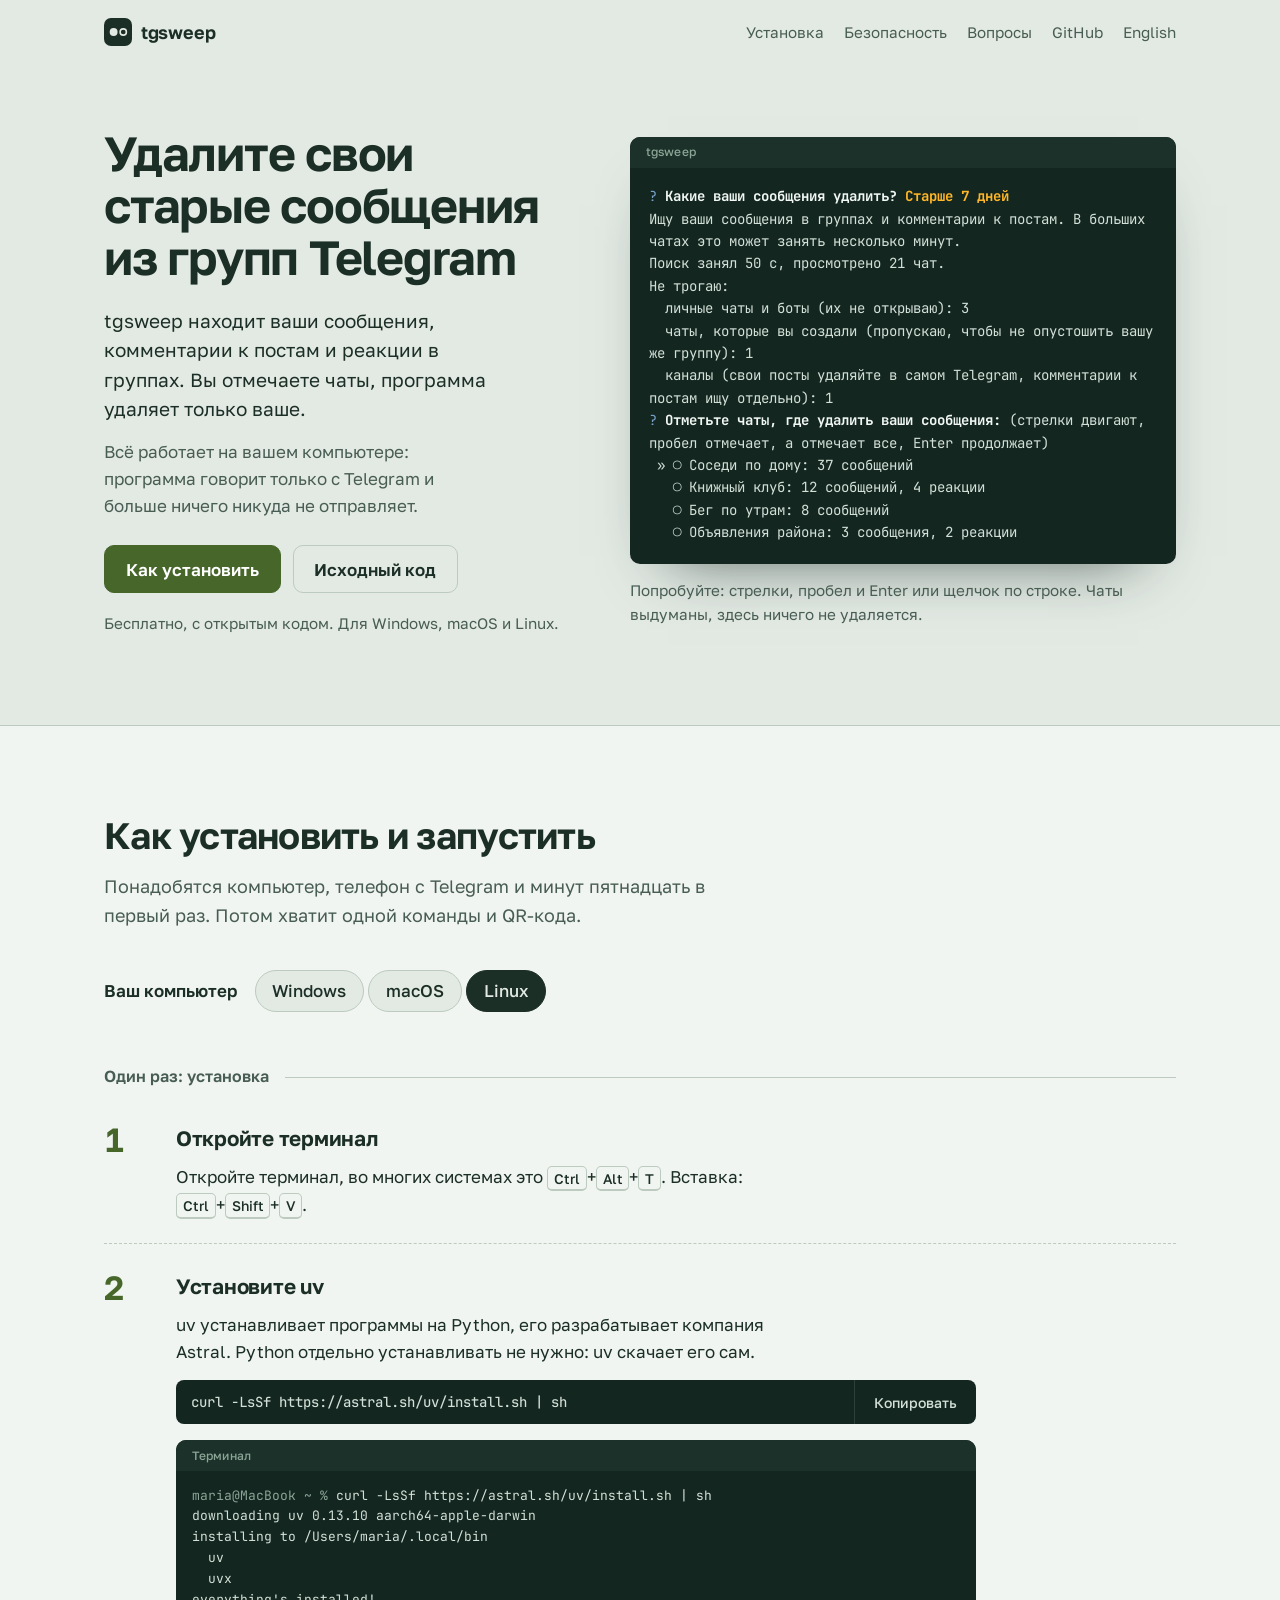
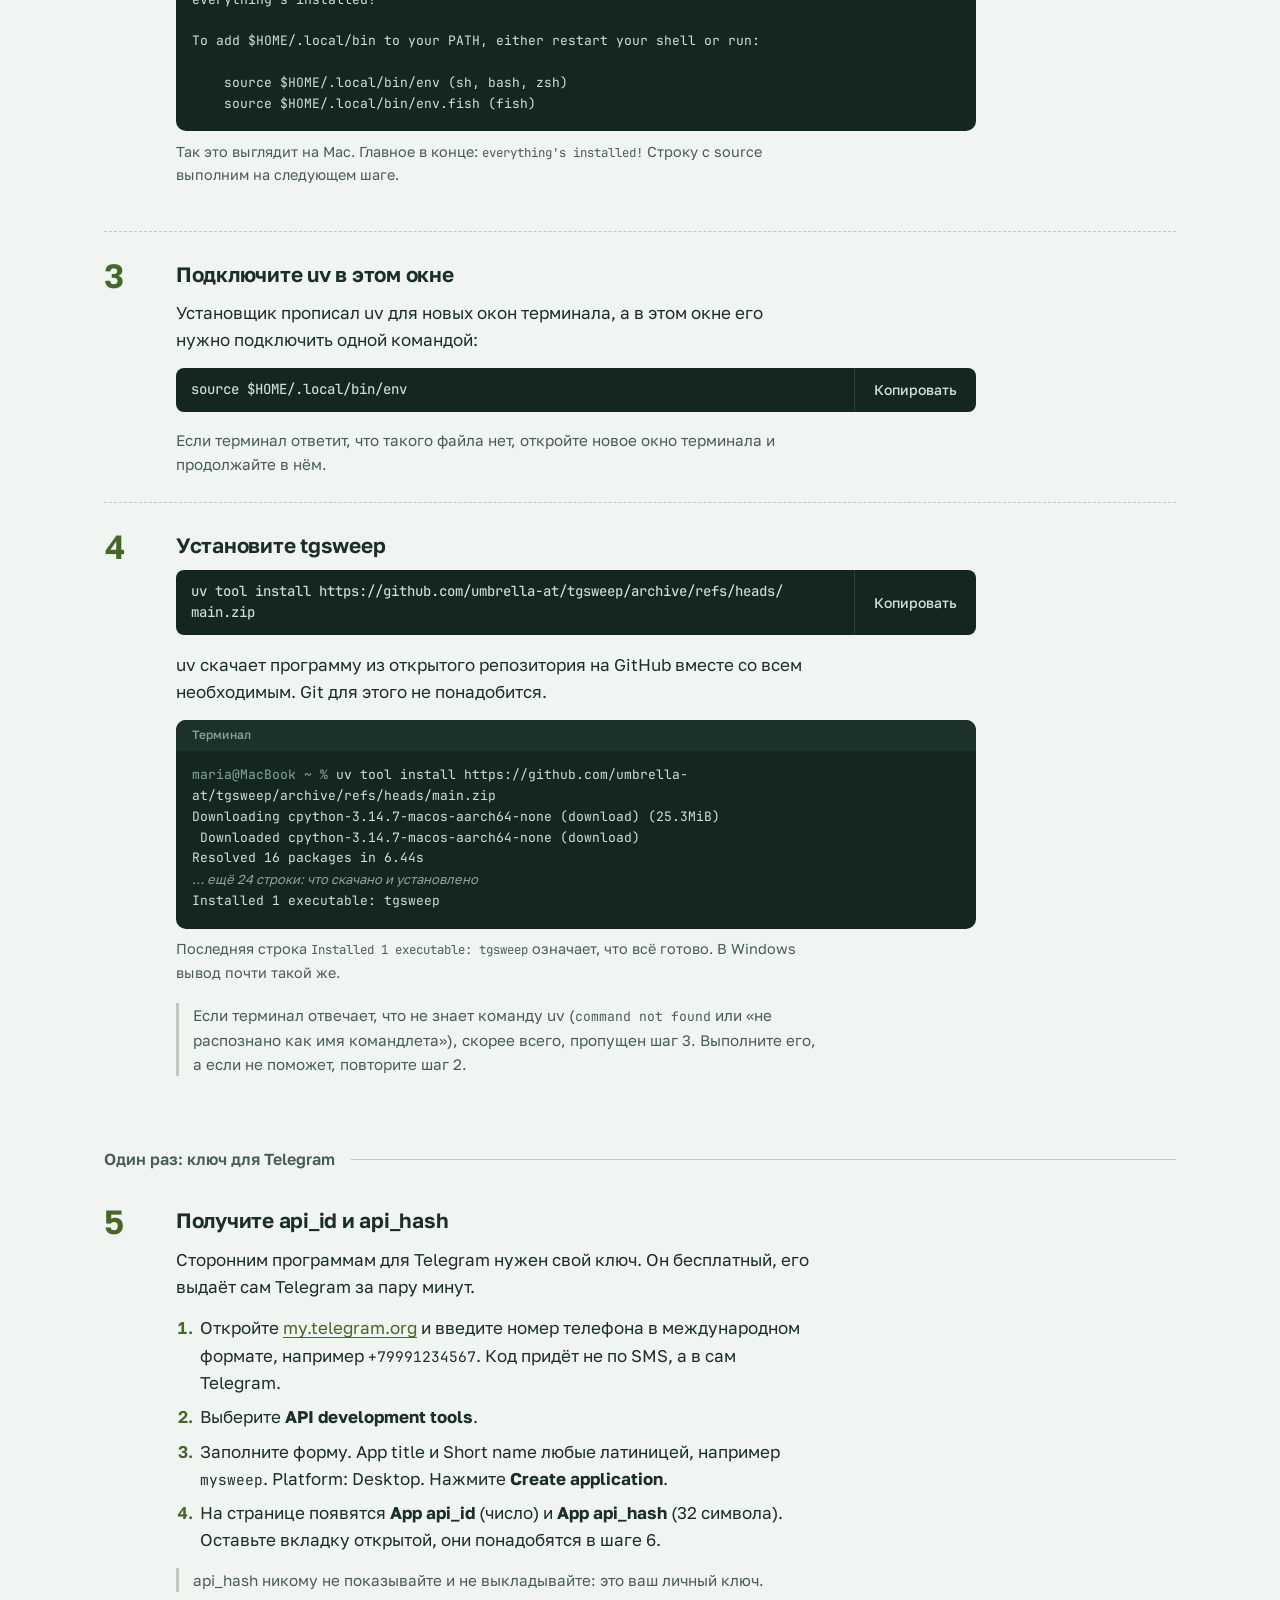
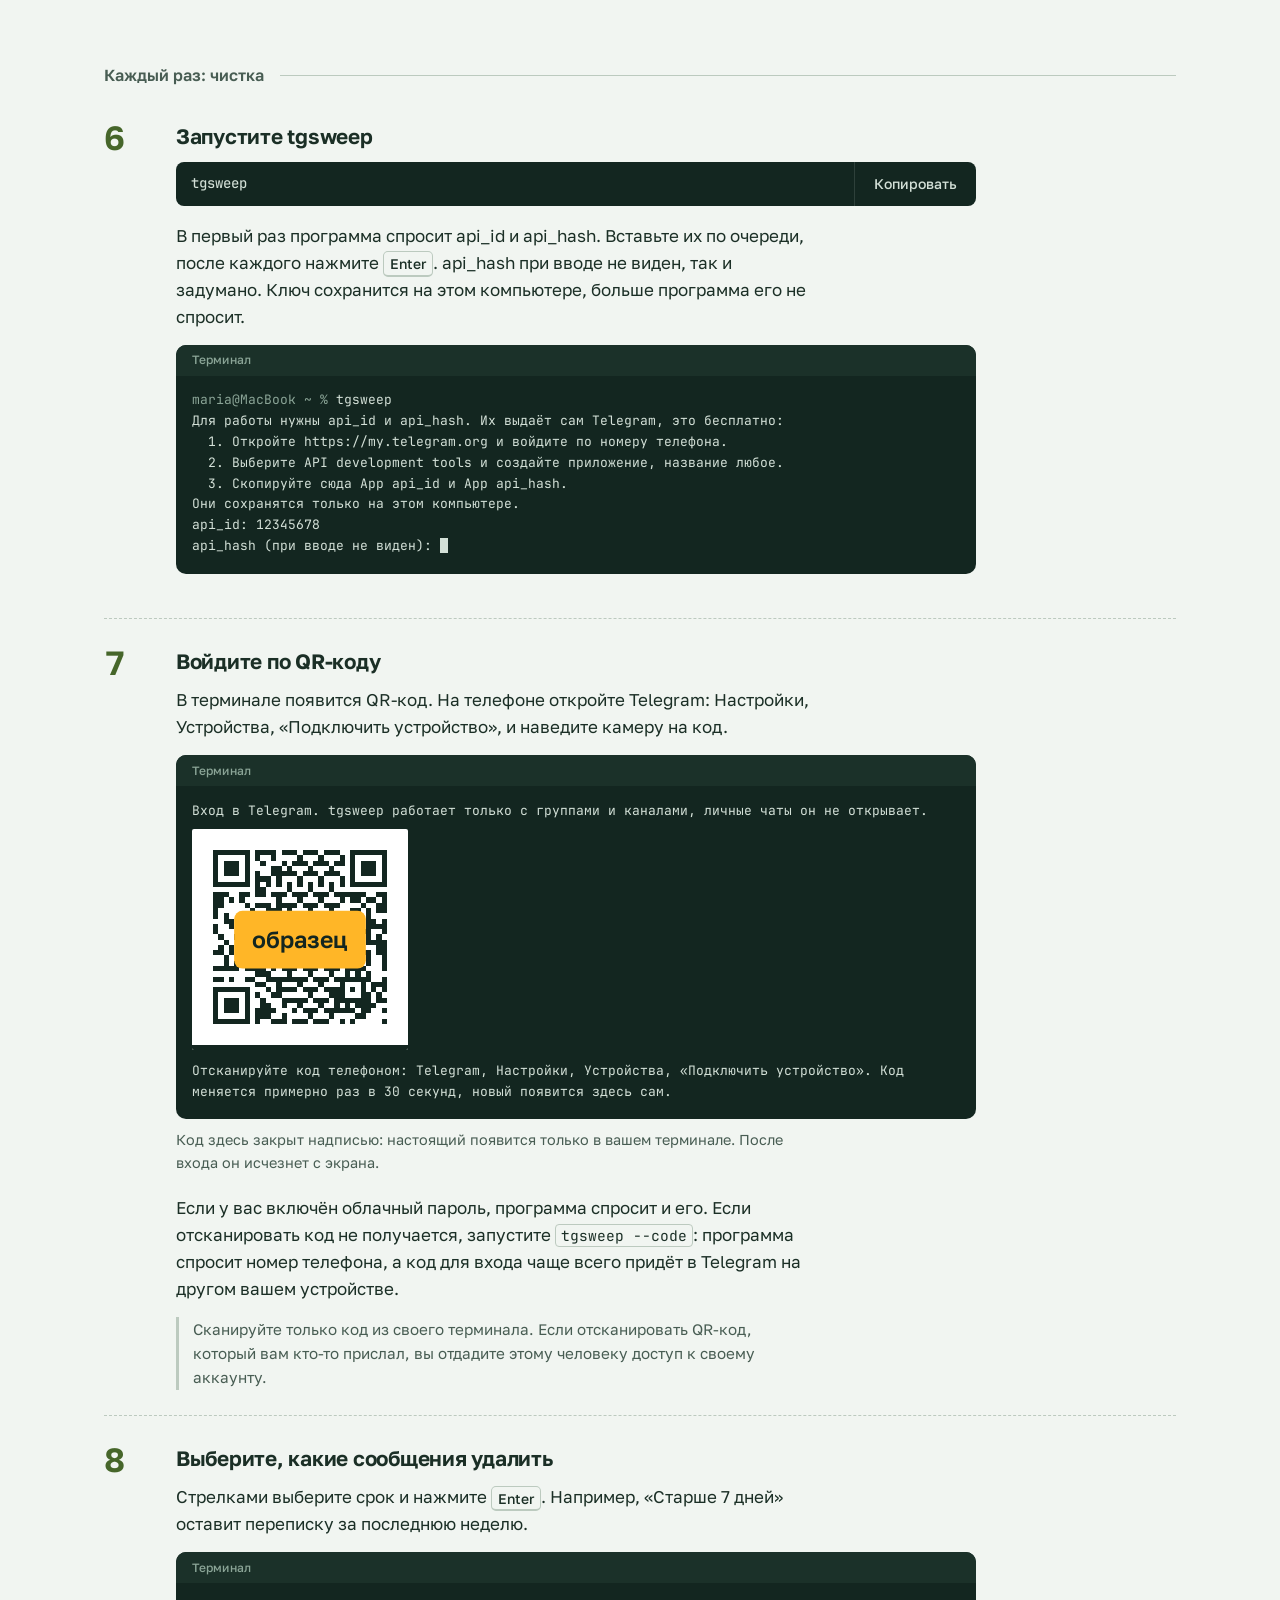
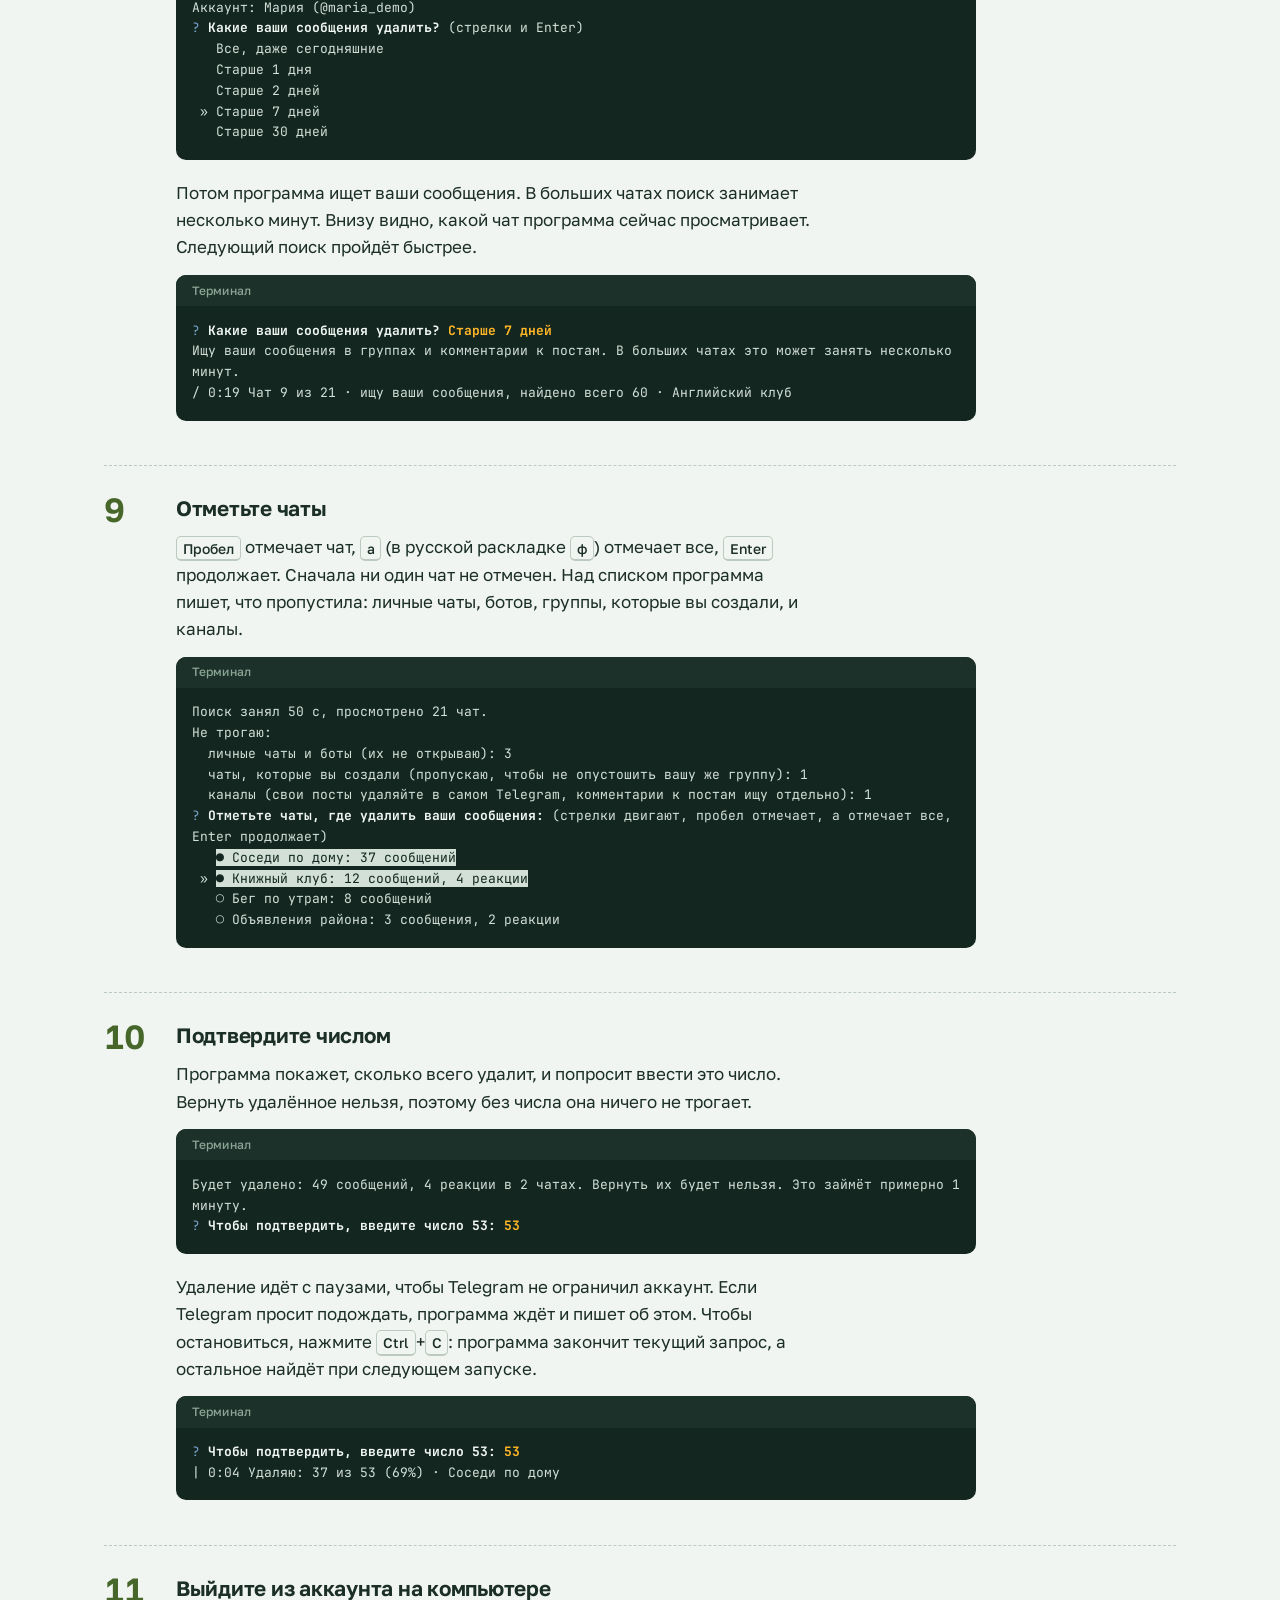
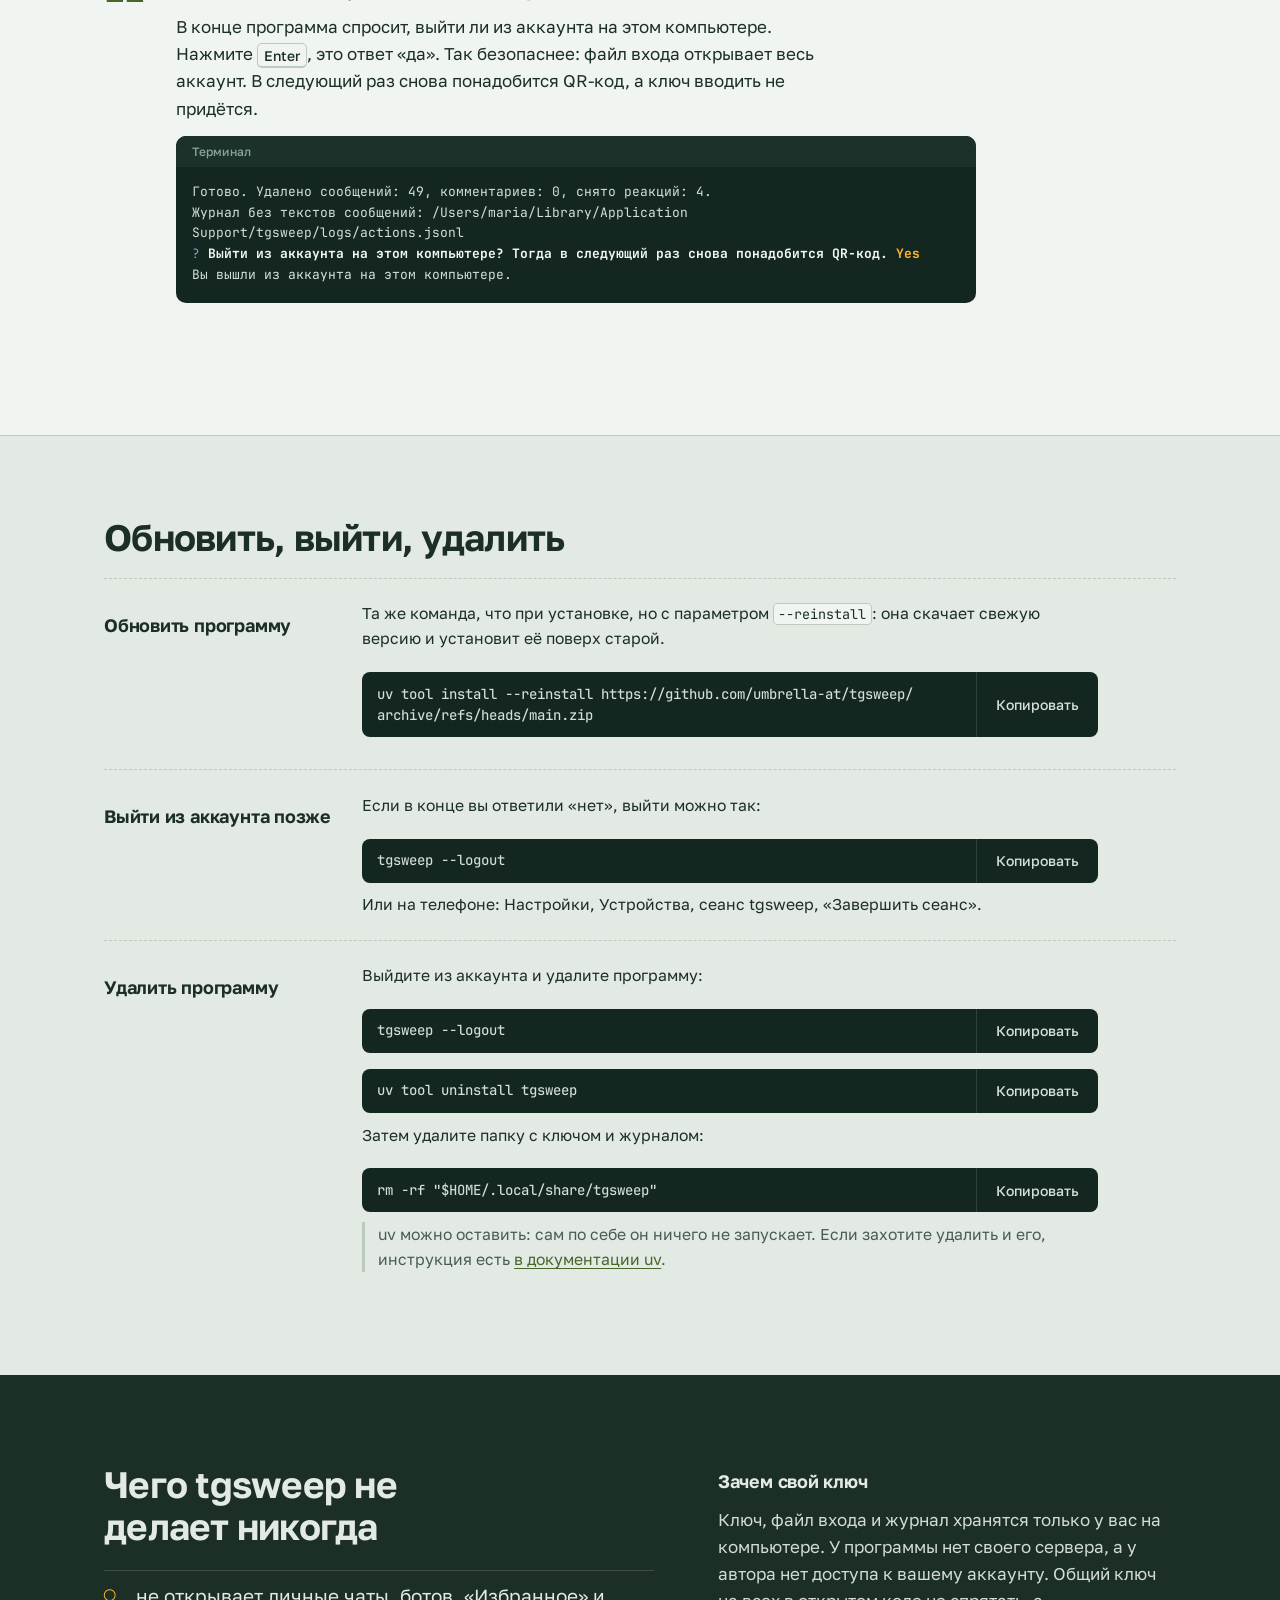
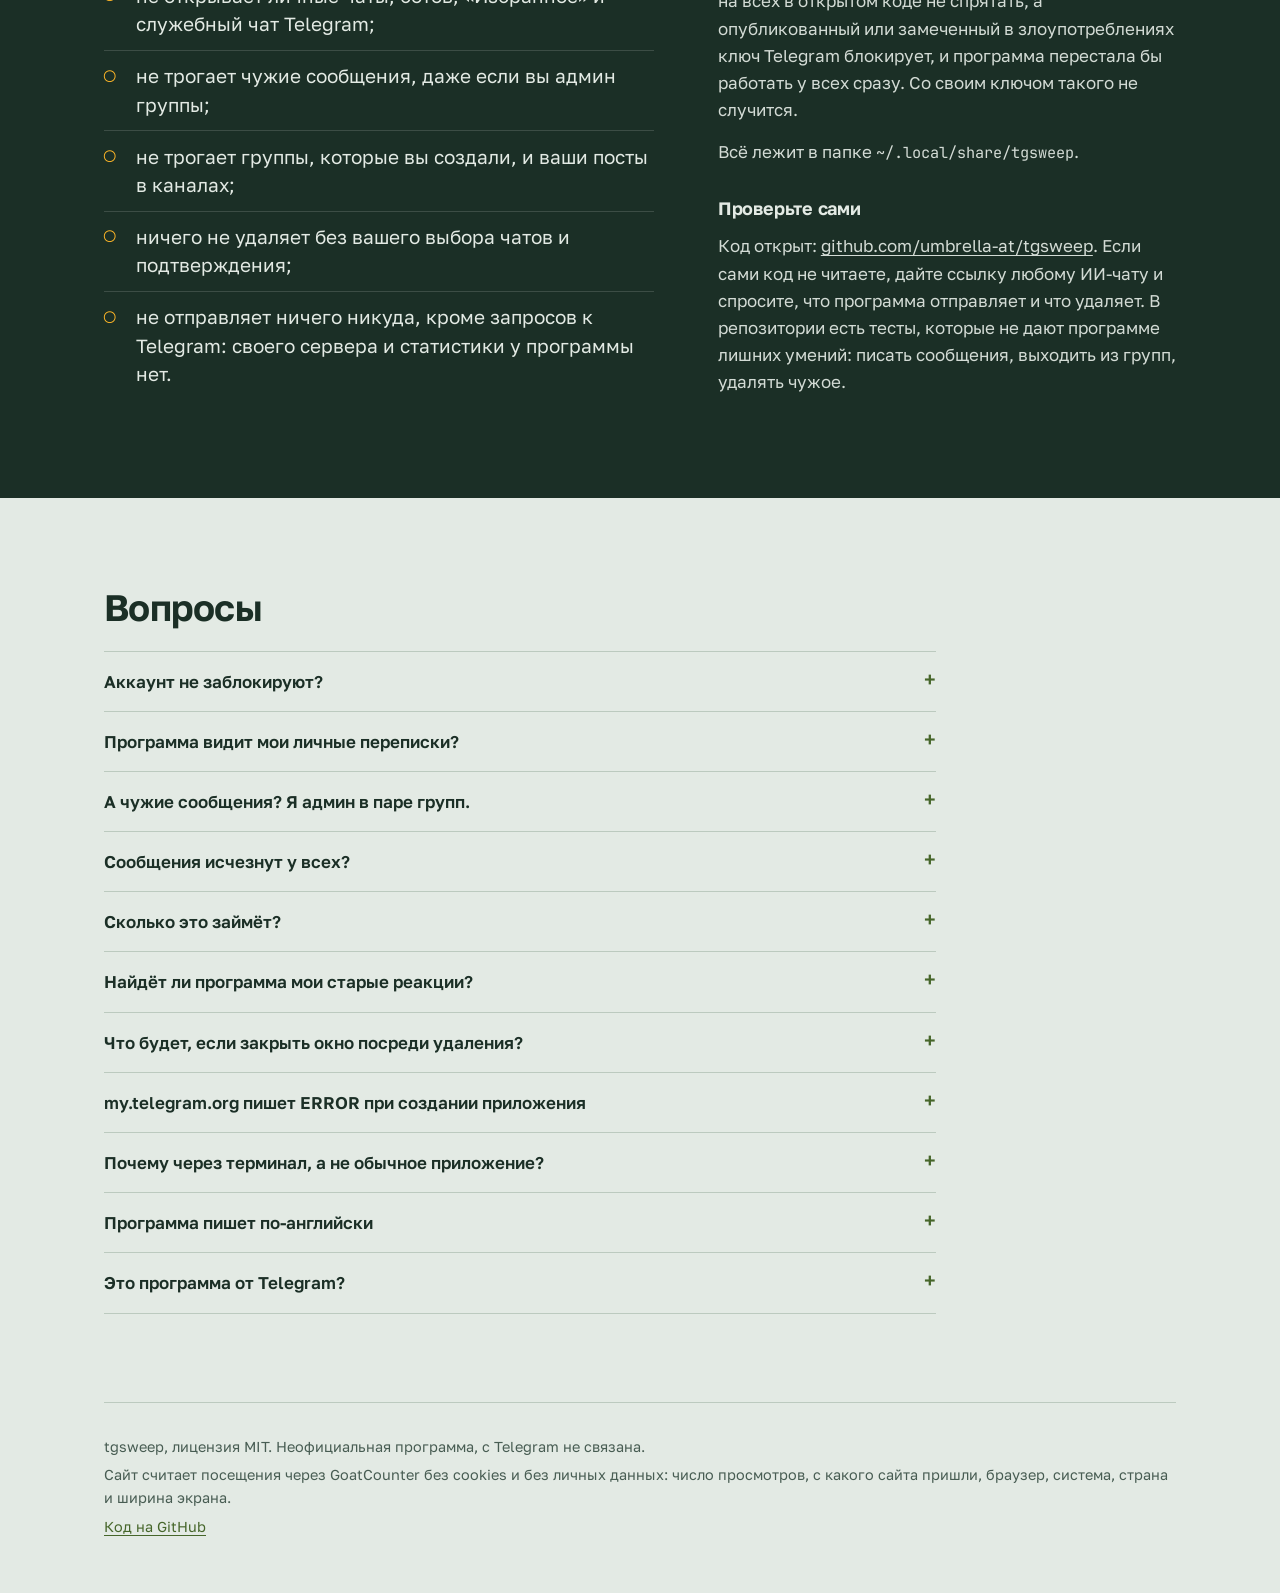
==== site/index.html @ 0922594d "QR-код исчезает после входа, шаг 3 подключает uv в текущем окне Вход по QR: на экране всегда один ко" ====
<!doctype html>
<html lang="ru">
<head>
<meta charset="utf-8">
<meta name="viewport" content="width=device-width, initial-scale=1">
<meta http-equiv="Content-Security-Policy" content="default-src 'self'; script-src 'self' https://gc.zgo.at; connect-src 'self' https://*.goatcounter.com; img-src 'self' data: https://*.goatcounter.com; style-src 'self'; font-src 'self'; object-src 'none'; base-uri 'none'; form-action 'none'">
<meta name="referrer" content="strict-origin-when-cross-origin">
<title>tgsweep: удалить свои сообщения из групп Telegram</title>
<meta name="description" content="Бесплатная программа с открытым кодом. Находит ваши сообщения, комментарии и реакции в группах Telegram и удаляет их в чатах, которые вы отметите. Всё работает на вашем компьютере.">
<meta name="color-scheme" content="light dark">
<meta name="theme-color" content="#E3EAE4" media="(prefers-color-scheme: light)">
<meta name="theme-color" content="#0F1914" media="(prefers-color-scheme: dark)">
<meta property="og:type" content="website">
<meta property="og:url" content="https://tgsweep.atworks.dev/">
<meta property="og:title" content="tgsweep: удалить свои сообщения из групп Telegram">
<meta property="og:description" content="Программа для компьютера: находит ваши сообщения в группах Telegram и удаляет их в чатах, которые вы отметите. Код открыт.">
<meta property="og:site_name" content="tgsweep">
<meta property="og:locale" content="ru_RU">
<meta property="og:image" content="https://tgsweep.atworks.dev/og.png">
<meta property="og:image:type" content="image/png">
<meta property="og:image:width" content="1200">
<meta property="og:image:height" content="630">
<meta property="og:image:alt" content="Удалите свои старые сообщения из групп Telegram: окно программы, где отмечены чаты для удаления">
<meta name="twitter:card" content="summary_large_image">
<link rel="canonical" href="https://tgsweep.atworks.dev/">
<link rel="alternate" hreflang="ru" href="https://tgsweep.atworks.dev/">
<link rel="alternate" hreflang="en" href="https://tgsweep.atworks.dev/en/">
<link rel="alternate" hreflang="x-default" href="https://tgsweep.atworks.dev/en/">
<link rel="icon" href="favicon.svg" type="image/svg+xml">
<link rel="preload" href="fonts/golos-text.woff2" as="font" type="font/woff2" crossorigin>
<link rel="stylesheet" href="style.css">
<script src="app.js" defer></script>
</head>
<body>
<a class="skip" href="#install">К инструкции</a>

<header class="top wrap">
  <a class="brand" href="./">
    <svg class="mark" viewBox="0 0 32 32" aria-hidden="true"><rect width="32" height="32" rx="8" fill="currentColor"/><circle cx="11" cy="16" r="4.5" class="mark-full"/><circle cx="22" cy="16" r="3.6" class="mark-ring"/></svg>
    tgsweep
  </a>
  <nav aria-label="Разделы">
    <a href="#install">Установка</a>
    <a href="#safety">Безопасность</a>
    <a href="#faq">Вопросы</a>
    <a href="https://github.com/umbrella-at/tgsweep">GitHub</a>
    <a href="/en/" hreflang="en" lang="en">English</a>
  </nav>
</header>

<main>
<section class="hero wrap">
  <div class="hero-text">
    <h1>Удалите свои старые сообщения из&nbsp;групп Telegram</h1>
    <p class="lead">tgsweep находит ваши сообщения, комментарии к постам и реакции в группах. Вы отмечаете чаты, программа удаляет только ваше.</p>
    <p class="promise">Всё работает на вашем компьютере: программа говорит только с Telegram и больше ничего никуда не отправляет.</p>
    <div class="actions">
      <a class="button" href="#install">Как установить</a>
      <a class="button quiet" href="https://github.com/umbrella-at/tgsweep">Исходный код</a>
    </div>
    <p class="facts">Бесплатно, с открытым кодом. Для Windows, macOS и Linux.</p>
  </div>

  <figure class="hero-demo">
    <div class="term hero-term">
      <div class="term-bar" aria-hidden="true">tgsweep</div>
      <div class="term-body">
<pre class="lines"><span class="q">?</span><span class="b"> Какие ваши сообщения удалить? </span><span class="ans">Старше 7 дней</span>
Ищу ваши сообщения в группах и комментарии к постам. В больших чатах это может занять несколько минут.
Поиск занял 50 с, просмотрено 21 чат.
Не трогаю:
  личные чаты и боты (их не открываю): 3
  чаты, которые вы создали (пропускаю, чтобы не опустошить вашу же группу): 1
  каналы (свои посты удаляйте в самом Telegram, комментарии к постам ищу отдельно): 1
<span id="demo-question"><span class="q">?</span><span class="b"> Отметьте чаты, где удалить ваши сообщения: </span><span id="demo-instr">(стрелки двигают, пробел отмечает, a отмечает все, Enter продолжает)</span></span></pre>
<div id="demo-list" class="opts" role="listbox" tabindex="0" aria-multiselectable="true" aria-label="Чаты, где удалить ваши сообщения" aria-activedescendant="demo-0">
<div class="opt" role="option" id="demo-0" aria-selected="false" data-messages="37" data-reactions="0"><span class="row"> <span class="ptr">»</span> <span class="lbl">○ Соседи по дому: 37 сообщений</span></span></div>
<div class="opt" role="option" id="demo-1" aria-selected="false" data-messages="12" data-reactions="4"><span class="row"> <span class="ptr"> </span> <span class="lbl">○ Книжный клуб: 12 сообщений, 4 реакции</span></span></div>
<div class="opt" role="option" id="demo-2" aria-selected="false" data-messages="8" data-reactions="0"><span class="row"> <span class="ptr"> </span> <span class="lbl">○ Бег по утрам: 8 сообщений</span></span></div>
<div class="opt" role="option" id="demo-3" aria-selected="false" data-messages="3" data-reactions="2"><span class="row"> <span class="ptr"> </span> <span class="lbl">○ Объявления района: 3 сообщения, 2 реакции</span></span></div>
</div>
<pre class="lines" id="demo-after" hidden></pre>
      </div>
    </div>
    <figcaption>
      <span id="demo-hint">Попробуйте: стрелки, пробел и Enter или щелчок по строке. Чаты выдуманы, здесь ничего не удаляется.</span>
      <button type="button" class="text-button" id="demo-reset" hidden>Начать заново</button>
    </figcaption>
  </figure>
</section>

<section class="install" id="install" aria-labelledby="install-title">
  <div class="wrap">
    <h2 id="install-title">Как установить и запустить</h2>
    <p class="intro">Понадобятся компьютер, телефон с Telegram и минут пятнадцать в первый раз. Потом хватит одной команды и QR-кода.</p>

    <fieldset class="os-switch" id="os-switch">
      <legend>Ваш компьютер</legend>
      <label><input type="radio" name="os" value="win"><span>Windows</span></label>
      <label><input type="radio" name="os" value="mac"><span>macOS</span></label>
      <label><input type="radio" name="os" value="linux"><span>Linux</span></label>
    </fieldset>

    <h3 class="phase">Один раз: установка</h3>
    <ol class="steps">
      <li class="step">
        <span class="num" aria-hidden="true">1</span>
        <div class="step-body">
          <h4>Откройте терминал</h4>
          <div data-os="win">
            <p class="os-name">Windows</p>
            <p>Нажмите клавишу Windows, наберите <kbd>PowerShell</kbd> и откройте «Windows PowerShell». В Windows 11 подойдёт и приложение «Терминал».</p>
            <p>Это окно для команд. Команду с этой страницы вставляйте в него через <kbd>Ctrl</kbd>+<kbd>V</kbd> или правой кнопкой мыши и нажимайте <kbd>Enter</kbd>.</p>
          </div>
          <div data-os="mac">
            <p class="os-name">macOS</p>
            <p>Нажмите <kbd>Cmd</kbd>+<kbd>Пробел</kbd>, наберите <kbd>Терминал</kbd> (в английской системе <kbd>Terminal</kbd>) и нажмите <kbd>Enter</kbd>.</p>
            <p>Это окно для команд. Команду с этой страницы вставляйте в него через <kbd>Cmd</kbd>+<kbd>V</kbd> и нажимайте <kbd>Enter</kbd>.</p>
          </div>
          <div data-os="linux">
            <p class="os-name">Linux</p>
            <p>Откройте терминал, во многих системах это <kbd>Ctrl</kbd>+<kbd>Alt</kbd>+<kbd>T</kbd>. Вставка: <kbd>Ctrl</kbd>+<kbd>Shift</kbd>+<kbd>V</kbd>.</p>
          </div>
        </div>
      </li>

      <li class="step">
        <span class="num" aria-hidden="true">2</span>
        <div class="step-body">
          <h4>Установите uv</h4>
          <p>uv устанавливает программы на Python, его разрабатывает компания Astral. Python отдельно устанавливать не нужно: uv скачает его сам.</p>
          <div data-os="win">
            <p class="os-name">Windows</p>
            <div class="cmd"><code>powershell -ExecutionPolicy ByPass -c "irm https://astral.sh/<wbr>uv/<wbr>install.ps1 | iex"</code><button type="button" class="copy">Копировать</button></div>
            <p class="after">В конце появится строка <samp>everything's installed!</samp></p>
          </div>
          <div data-os="mac linux">
            <p class="os-name">macOS и Linux</p>
            <div class="cmd"><code>curl -LsSf https://astral.sh/uv/install.sh | sh</code><button type="button" class="copy">Копировать</button></div>
            <figure class="shot">
              <div class="term"><div class="term-bar" aria-hidden="true">Терминал</div><pre class="term-body"><span class="pr">maria@MacBook ~ %</span> curl -LsSf https://astral.sh/uv/install.sh | sh
downloading uv 0.13.10 aarch64-apple-darwin
installing to /Users/maria/.local/bin
  uv
  uvx
everything's installed!

To add $HOME/.local/bin to your PATH, either restart your shell or run:

    source $HOME/.local/bin/env (sh, bash, zsh)
    source $HOME/.local/bin/env.fish (fish)</pre></div>
              <figcaption>Так это выглядит на Mac. Главное в конце: <samp>everything's installed!</samp> Строку с source выполним на следующем шаге.</figcaption>
            </figure>
          </div>
        </div>
      </li>

      <li class="step">
        <span class="num" aria-hidden="true">3</span>
        <div class="step-body">
          <h4>Подключите uv в этом окне</h4>
          <p>Установщик прописал uv для новых окон терминала, а в этом окне его нужно подключить одной командой:</p>
          <div data-os="win">
            <p class="os-name">Windows</p>
            <div class="cmd"><code>$env:Path = "$HOME\.local\bin;$env:Path"</code><button type="button" class="copy">Копировать</button></div>
            <p class="after">Если команда не сработала, откройте новое окно PowerShell, как в шаге 1, и продолжайте в нём.</p>
          </div>
          <div data-os="mac linux">
            <p class="os-name">macOS и Linux</p>
            <div class="cmd"><code>source $HOME/.local/bin/env</code><button type="button" class="copy">Копировать</button></div>
            <p class="after">Если терминал ответит, что такого файла нет, откройте новое окно терминала и продолжайте в нём.</p>
          </div>
        </div>
      </li>

      <li class="step">
        <span class="num" aria-hidden="true">4</span>
        <div class="step-body">
          <h4>Установите tgsweep</h4>
          <div class="cmd"><code>uv tool install https://github.com/<wbr>umbrella-at/<wbr>tgsweep/<wbr>archive/<wbr>refs/<wbr>heads/<wbr>main.zip</code><button type="button" class="copy">Копировать</button></div>
          <p>uv скачает программу из открытого репозитория на GitHub вместе со всем необходимым. Git для этого не понадобится.</p>
          <figure class="shot">
            <div class="term"><div class="term-bar" aria-hidden="true">Терминал</div><pre class="term-body"><span class="pr">maria@MacBook ~ %</span> uv tool install https://github.com/umbrella-at/tgsweep/archive/refs/heads/main.zip
Downloading cpython-3.14.7-macos-aarch64-none (download) (25.3MiB)
 Downloaded cpython-3.14.7-macos-aarch64-none (download)
Resolved 16 packages in 6.44s
<span class="note">… ещё 24 строки: что скачано и установлено</span>
Installed 1 executable: tgsweep</pre></div>
            <figcaption>Последняя строка <samp>Installed 1 executable: tgsweep</samp> означает, что всё готово. В Windows вывод почти такой же.</figcaption>
          </figure>
          <p class="aside">Если терминал отвечает, что не знает команду uv (<samp>command not found</samp> или «не распознано как имя командлета»), скорее всего, пропущен шаг 3. Выполните его, а если не поможет, повторите шаг 2.</p>
        </div>
      </li>
    </ol>

    <h3 class="phase">Один раз: ключ для Telegram</h3>
    <ol class="steps" start="5">
      <li class="step">
        <span class="num" aria-hidden="true">5</span>
        <div class="step-body">
          <h4>Получите api_id и api_hash</h4>
          <p>Сторонним программам для Telegram нужен свой ключ. Он бесплатный, его выдаёт сам Telegram за пару минут.</p>
          <ol class="substeps">
            <li>Откройте <a href="https://my.telegram.org">my.telegram.org</a> и введите номер телефона в международном формате, например <samp>+79991234567</samp>. Код придёт не по SMS, а в сам Telegram.</li>
            <li>Выберите <b>API development tools</b>.</li>
            <li>Заполните форму. App title и Short name любые латиницей, например <samp>mysweep</samp>. Platform: Desktop. Нажмите <b>Create application</b>.</li>
            <li>На странице появятся <b>App api_id</b> (число) и <b>App api_hash</b> (32 символа). Оставьте вкладку открытой, они понадобятся в шаге 6.</li>
          </ol>
          <p class="aside">api_hash никому не показывайте и не выкладывайте: это ваш личный ключ.</p>
        </div>
      </li>
    </ol>

    <h3 class="phase">Каждый раз: чистка</h3>
    <ol class="steps" start="6">
      <li class="step">
        <span class="num" aria-hidden="true">6</span>
        <div class="step-body">
          <h4>Запустите tgsweep</h4>
          <div class="cmd"><code>tgsweep</code><button type="button" class="copy">Копировать</button></div>
          <p>В первый раз программа спросит api_id и api_hash. Вставьте их по очереди, после каждого нажмите <kbd>Enter</kbd>. api_hash при вводе не виден, так и задумано. Ключ сохранится на этом компьютере, больше программа его не спросит.</p>
          <figure class="shot">
            <div class="term"><div class="term-bar" aria-hidden="true">Терминал</div><pre class="term-body"><span class="pr">maria@MacBook ~ %</span> tgsweep
Для работы нужны api_id и api_hash. Их выдаёт сам Telegram, это бесплатно:
  1. Откройте https://my.telegram.org и войдите по номеру телефона.
  2. Выберите API development tools и создайте приложение, название любое.
  3. Скопируйте сюда App api_id и App api_hash.
Они сохранятся только на этом компьютере.
api_id: 12345678
api_hash (при вводе не виден): <span class="cur" aria-hidden="true"></span></pre></div>
          </figure>
        </div>
      </li>

      <li class="step">
        <span class="num" aria-hidden="true">7</span>
        <div class="step-body">
          <h4>Войдите по QR-коду</h4>
          <p>В терминале появится QR-код. На телефоне откройте Telegram: Настройки, Устройства, «Подключить устройство», и наведите камеру на код.</p>
          <figure class="shot">
            <div class="term"><div class="term-bar" aria-hidden="true">Терминал</div><pre class="term-body">Вход в Telegram. tgsweep работает только с группами и каналами, личные чаты он не открывает.
<svg class="qr" viewBox="0 0 41 42" role="img" aria-label="Образец QR-кода, отсканировать его нельзя" shape-rendering="crispEdges"><rect width="41" height="42" fill="#fff"/><path d="M4 4h1v1h-1zM4 5h1v1h-1zM5 4h1v1h-1zM6 4h1v1h-1zM7 4h1v1h-1zM8 4h1v1h-1zM9 4h1v1h-1zM10 4h1v1h-1zM10 5h1v1h-1zM12 4h1v1h-1zM12 5h1v1h-1zM13 4h1v1h-1zM14 4h1v1h-1zM15 4h1v1h-1zM15 5h1v1h-1zM17 4h1v1h-1zM18 4h1v1h-1zM19 4h1v1h-1zM20 5h1v1h-1zM21 4h1v1h-1zM22 4h1v1h-1zM23 4h1v1h-1zM24 5h1v1h-1zM25 4h1v1h-1zM26 4h1v1h-1zM27 4h1v1h-1zM28 5h1v1h-1zM30 4h1v1h-1zM30 5h1v1h-1zM31 4h1v1h-1zM32 4h1v1h-1zM33 4h1v1h-1zM34 4h1v1h-1zM35 4h1v1h-1zM36 4h1v1h-1zM36 5h1v1h-1zM4 6h1v1h-1zM4 7h1v1h-1zM6 6h1v1h-1zM6 7h1v1h-1zM7 6h1v1h-1zM7 7h1v1h-1zM8 6h1v1h-1zM8 7h1v1h-1zM10 6h1v1h-1zM10 7h1v1h-1zM13 6h1v1h-1zM15 7h1v1h-1zM16 7h1v1h-1zM17 6h1v1h-1zM18 7h1v1h-1zM19 6h1v1h-1zM20 6h1v1h-1zM21 6h1v1h-1zM22 7h1v1h-1zM23 6h1v1h-1zM24 6h1v1h-1zM25 6h1v1h-1zM26 7h1v1h-1zM27 6h1v1h-1zM28 6h1v1h-1zM30 6h1v1h-1zM30 7h1v1h-1zM32 6h1v1h-1zM32 7h1v1h-1zM33 6h1v1h-1zM33 7h1v1h-1zM34 6h1v1h-1zM34 7h1v1h-1zM36 6h1v1h-1zM36 7h1v1h-1zM4 8h1v1h-1zM4 9h1v1h-1zM6 8h1v1h-1zM7 8h1v1h-1zM8 8h1v1h-1zM10 8h1v1h-1zM10 9h1v1h-1zM12 8h1v1h-1zM12 9h1v1h-1zM13 9h1v1h-1zM14 9h1v1h-1zM15 8h1v1h-1zM16 8h1v1h-1zM16 9h1v1h-1zM17 8h1v1h-1zM18 8h1v1h-1zM19 8h1v1h-1zM20 9h1v1h-1zM21 8h1v1h-1zM22 8h1v1h-1zM23 8h1v1h-1zM24 9h1v1h-1zM25 8h1v1h-1zM26 8h1v1h-1zM27 8h1v1h-1zM28 9h1v1h-1zM30 8h1v1h-1zM30 9h1v1h-1zM32 8h1v1h-1zM33 8h1v1h-1zM34 8h1v1h-1zM36 8h1v1h-1zM36 9h1v1h-1zM4 10h1v1h-1zM5 10h1v1h-1zM6 10h1v1h-1zM7 10h1v1h-1zM8 10h1v1h-1zM9 10h1v1h-1zM10 10h1v1h-1zM12 10h1v1h-1zM12 11h1v1h-1zM13 11h1v1h-1zM14 10h1v1h-1zM16 10h1v1h-1zM18 10h1v1h-1zM18 11h1v1h-1zM20 10h1v1h-1zM22 10h1v1h-1zM22 11h1v1h-1zM24 10h1v1h-1zM26 10h1v1h-1zM26 11h1v1h-1zM28 10h1v1h-1zM30 10h1v1h-1zM31 10h1v1h-1zM32 10h1v1h-1zM33 10h1v1h-1zM34 10h1v1h-1zM35 10h1v1h-1zM36 10h1v1h-1zM4 12h1v1h-1zM4 13h1v1h-1zM5 12h1v1h-1zM5 13h1v1h-1zM6 12h1v1h-1zM7 13h1v1h-1zM9 12h1v1h-1zM9 13h1v1h-1zM10 12h1v1h-1zM12 12h1v1h-1zM13 12h1v1h-1zM15 12h1v1h-1zM16 12h1v1h-1zM16 13h1v1h-1zM17 12h1v1h-1zM19 12h1v1h-1zM20 12h1v1h-1zM20 13h1v1h-1zM21 12h1v1h-1zM23 12h1v1h-1zM24 12h1v1h-1zM24 13h1v1h-1zM25 12h1v1h-1zM27 12h1v1h-1zM28 12h1v1h-1zM28 13h1v1h-1zM29 12h1v1h-1zM30 12h1v1h-1zM30 13h1v1h-1zM31 12h1v1h-1zM31 13h1v1h-1zM32 12h1v1h-1zM33 13h1v1h-1zM34 13h1v1h-1zM35 12h1v1h-1zM36 12h1v1h-1zM36 13h1v1h-1zM4 14h1v1h-1zM4 15h1v1h-1zM5 14h1v1h-1zM10 14h1v1h-1zM11 15h1v1h-1zM12 14h1v1h-1zM13 14h1v1h-1zM14 14h1v1h-1zM14 15h1v1h-1zM15 15h1v1h-1zM16 14h1v1h-1zM16 15h1v1h-1zM17 14h1v1h-1zM18 14h1v1h-1zM18 15h1v1h-1zM19 14h1v1h-1zM21 14h1v1h-1zM22 14h1v1h-1zM22 15h1v1h-1zM23 14h1v1h-1zM25 14h1v1h-1zM26 14h1v1h-1zM26 15h1v1h-1zM27 14h1v1h-1zM30 15h1v1h-1zM31 15h1v1h-1zM32 14h1v1h-1zM33 15h1v1h-1zM35 14h1v1h-1zM35 15h1v1h-1zM36 14h1v1h-1zM36 15h1v1h-1zM4 16h1v1h-1zM6 16h1v1h-1zM6 17h1v1h-1zM7 17h1v1h-1zM9 16h1v1h-1zM10 16h1v1h-1zM11 16h1v1h-1zM12 16h1v1h-1zM12 17h1v1h-1zM13 16h1v1h-1zM14 16h1v1h-1zM14 17h1v1h-1zM17 16h1v1h-1zM19 16h1v1h-1zM20 16h1v1h-1zM20 17h1v1h-1zM21 16h1v1h-1zM23 16h1v1h-1zM24 16h1v1h-1zM24 17h1v1h-1zM25 16h1v1h-1zM27 16h1v1h-1zM28 16h1v1h-1zM28 17h1v1h-1zM29 16h1v1h-1zM29 17h1v1h-1zM30 16h1v1h-1zM30 17h1v1h-1zM31 16h1v1h-1zM31 17h1v1h-1zM33 16h1v1h-1zM33 17h1v1h-1zM34 17h1v1h-1zM36 17h1v1h-1zM4 18h1v1h-1zM4 19h1v1h-1zM7 18h1v1h-1zM10 18h1v1h-1zM12 19h1v1h-1zM13 18h1v1h-1zM13 19h1v1h-1zM14 18h1v1h-1zM15 18h1v1h-1zM17 18h1v1h-1zM18 18h1v1h-1zM18 19h1v1h-1zM19 18h1v1h-1zM21 18h1v1h-1zM22 18h1v1h-1zM22 19h1v1h-1zM23 18h1v1h-1zM25 18h1v1h-1zM26 18h1v1h-1zM26 19h1v1h-1zM27 18h1v1h-1zM29 19h1v1h-1zM32 19h1v1h-1zM33 18h1v1h-1zM33 19h1v1h-1zM34 18h1v1h-1zM35 18h1v1h-1zM36 18h1v1h-1zM36 19h1v1h-1zM5 20h1v1h-1zM6 21h1v1h-1zM8 20h1v1h-1zM9 21h1v1h-1zM10 20h1v1h-1zM11 21h1v1h-1zM12 21h1v1h-1zM13 20h1v1h-1zM14 20h1v1h-1zM14 21h1v1h-1zM15 20h1v1h-1zM16 20h1v1h-1zM16 21h1v1h-1zM17 20h1v1h-1zM19 20h1v1h-1zM20 20h1v1h-1zM20 21h1v1h-1zM21 20h1v1h-1zM23 20h1v1h-1zM24 20h1v1h-1zM24 21h1v1h-1zM25 20h1v1h-1zM27 20h1v1h-1zM28 20h1v1h-1zM28 21h1v1h-1zM30 20h1v1h-1zM31 20h1v1h-1zM31 21h1v1h-1zM33 20h1v1h-1zM33 21h1v1h-1zM34 21h1v1h-1zM35 20h1v1h-1zM35 21h1v1h-1zM36 21h1v1h-1zM4 23h1v1h-1zM5 22h1v1h-1zM5 23h1v1h-1zM7 22h1v1h-1zM7 23h1v1h-1zM10 22h1v1h-1zM11 22h1v1h-1zM11 23h1v1h-1zM12 23h1v1h-1zM13 22h1v1h-1zM13 23h1v1h-1zM15 23h1v1h-1zM16 22h1v1h-1zM16 23h1v1h-1zM17 22h1v1h-1zM18 22h1v1h-1zM18 23h1v1h-1zM19 22h1v1h-1zM21 22h1v1h-1zM22 22h1v1h-1zM22 23h1v1h-1zM23 22h1v1h-1zM25 22h1v1h-1zM26 22h1v1h-1zM26 23h1v1h-1zM27 22h1v1h-1zM29 22h1v1h-1zM29 23h1v1h-1zM30 22h1v1h-1zM31 23h1v1h-1zM32 23h1v1h-1zM33 23h1v1h-1zM35 22h1v1h-1zM35 23h1v1h-1zM36 22h1v1h-1zM36 23h1v1h-1zM6 24h1v1h-1zM6 25h1v1h-1zM8 25h1v1h-1zM9 24h1v1h-1zM10 24h1v1h-1zM12 24h1v1h-1zM12 25h1v1h-1zM13 24h1v1h-1zM14 24h1v1h-1zM17 24h1v1h-1zM19 24h1v1h-1zM20 24h1v1h-1zM20 25h1v1h-1zM21 24h1v1h-1zM23 24h1v1h-1zM24 24h1v1h-1zM24 25h1v1h-1zM25 24h1v1h-1zM27 24h1v1h-1zM28 24h1v1h-1zM28 25h1v1h-1zM29 25h1v1h-1zM30 24h1v1h-1zM31 24h1v1h-1zM31 25h1v1h-1zM33 24h1v1h-1zM33 25h1v1h-1zM36 24h1v1h-1zM36 25h1v1h-1zM4 26h1v1h-1zM5 26h1v1h-1zM6 26h1v1h-1zM7 26h1v1h-1zM8 26h1v1h-1zM10 26h1v1h-1zM11 26h1v1h-1zM12 26h1v1h-1zM12 27h1v1h-1zM13 26h1v1h-1zM13 27h1v1h-1zM14 27h1v1h-1zM15 26h1v1h-1zM17 26h1v1h-1zM18 26h1v1h-1zM18 27h1v1h-1zM19 26h1v1h-1zM21 26h1v1h-1zM22 26h1v1h-1zM22 27h1v1h-1zM23 26h1v1h-1zM25 26h1v1h-1zM26 26h1v1h-1zM26 27h1v1h-1zM27 26h1v1h-1zM29 26h1v1h-1zM29 27h1v1h-1zM30 26h1v1h-1zM31 26h1v1h-1zM31 27h1v1h-1zM32 26h1v1h-1zM33 27h1v1h-1zM36 26h1v1h-1zM4 28h1v1h-1zM5 28h1v1h-1zM7 28h1v1h-1zM10 28h1v1h-1zM11 28h1v1h-1zM12 29h1v1h-1zM13 29h1v1h-1zM14 28h1v1h-1zM15 28h1v1h-1zM16 28h1v1h-1zM16 29h1v1h-1zM17 28h1v1h-1zM18 28h1v1h-1zM19 28h1v1h-1zM20 28h1v1h-1zM20 29h1v1h-1zM21 28h1v1h-1zM23 28h1v1h-1zM24 28h1v1h-1zM24 29h1v1h-1zM25 28h1v1h-1zM27 28h1v1h-1zM28 28h1v1h-1zM28 29h1v1h-1zM29 28h1v1h-1zM30 28h1v1h-1zM31 28h1v1h-1zM32 28h1v1h-1zM32 29h1v1h-1zM33 28h1v1h-1zM34 29h1v1h-1zM35 29h1v1h-1zM36 28h1v1h-1zM36 29h1v1h-1zM4 30h1v1h-1zM4 31h1v1h-1zM5 30h1v1h-1zM6 30h1v1h-1zM7 30h1v1h-1zM8 30h1v1h-1zM9 30h1v1h-1zM10 30h1v1h-1zM10 31h1v1h-1zM12 31h1v1h-1zM14 30h1v1h-1zM15 31h1v1h-1zM16 30h1v1h-1zM16 31h1v1h-1zM17 30h1v1h-1zM18 30h1v1h-1zM19 30h1v1h-1zM21 30h1v1h-1zM22 30h1v1h-1zM22 31h1v1h-1zM23 30h1v1h-1zM25 30h1v1h-1zM26 30h1v1h-1zM26 31h1v1h-1zM27 30h1v1h-1zM27 31h1v1h-1zM28 30h1v1h-1zM28 31h1v1h-1zM30 30h1v1h-1zM32 30h1v1h-1zM32 31h1v1h-1zM33 31h1v1h-1zM34 30h1v1h-1zM35 31h1v1h-1zM36 30h1v1h-1zM4 32h1v1h-1zM4 33h1v1h-1zM6 32h1v1h-1zM6 33h1v1h-1zM7 32h1v1h-1zM7 33h1v1h-1zM8 32h1v1h-1zM8 33h1v1h-1zM10 32h1v1h-1zM10 33h1v1h-1zM13 32h1v1h-1zM13 33h1v1h-1zM14 33h1v1h-1zM17 32h1v1h-1zM17 33h1v1h-1zM18 32h1v1h-1zM19 32h1v1h-1zM20 32h1v1h-1zM20 33h1v1h-1zM21 32h1v1h-1zM23 32h1v1h-1zM24 32h1v1h-1zM24 33h1v1h-1zM25 32h1v1h-1zM27 32h1v1h-1zM27 33h1v1h-1zM28 32h1v1h-1zM29 32h1v1h-1zM29 33h1v1h-1zM30 32h1v1h-1zM31 32h1v1h-1zM31 33h1v1h-1zM32 32h1v1h-1zM32 33h1v1h-1zM33 32h1v1h-1zM33 33h1v1h-1zM34 33h1v1h-1zM35 32h1v1h-1zM36 32h1v1h-1zM4 34h1v1h-1zM4 35h1v1h-1zM6 34h1v1h-1zM7 34h1v1h-1zM8 34h1v1h-1zM10 34h1v1h-1zM10 35h1v1h-1zM12 34h1v1h-1zM12 35h1v1h-1zM13 34h1v1h-1zM13 35h1v1h-1zM14 34h1v1h-1zM14 35h1v1h-1zM15 34h1v1h-1zM17 35h1v1h-1zM19 34h1v1h-1zM21 34h1v1h-1zM22 34h1v1h-1zM22 35h1v1h-1zM23 34h1v1h-1zM25 34h1v1h-1zM26 34h1v1h-1zM26 35h1v1h-1zM27 34h1v1h-1zM28 34h1v1h-1zM29 34h1v1h-1zM30 34h1v1h-1zM31 35h1v1h-1zM32 34h1v1h-1zM32 35h1v1h-1zM33 34h1v1h-1zM36 34h1v1h-1zM4 36h1v1h-1zM5 36h1v1h-1zM6 36h1v1h-1zM7 36h1v1h-1zM8 36h1v1h-1zM9 36h1v1h-1zM10 36h1v1h-1zM12 36h1v1h-1zM15 36h1v1h-1zM16 36h1v1h-1zM17 36h1v1h-1zM19 36h1v1h-1zM20 36h1v1h-1zM21 36h1v1h-1zM23 36h1v1h-1zM24 36h1v1h-1zM25 36h1v1h-1zM28 36h1v1h-1zM30 36h1v1h-1zM36 36h1v1h-1zM0 41h1v1h-1zM1 41h1v1h-1zM2 41h1v1h-1zM3 41h1v1h-1zM4 41h1v1h-1zM5 41h1v1h-1zM6 41h1v1h-1zM7 41h1v1h-1zM8 41h1v1h-1zM9 41h1v1h-1zM10 41h1v1h-1zM11 41h1v1h-1zM12 41h1v1h-1zM13 41h1v1h-1zM14 41h1v1h-1zM15 41h1v1h-1zM16 41h1v1h-1zM17 41h1v1h-1zM18 41h1v1h-1zM19 41h1v1h-1zM20 41h1v1h-1zM21 41h1v1h-1zM22 41h1v1h-1zM23 41h1v1h-1zM24 41h1v1h-1zM25 41h1v1h-1zM26 41h1v1h-1zM27 41h1v1h-1zM28 41h1v1h-1zM29 41h1v1h-1zM30 41h1v1h-1zM31 41h1v1h-1zM32 41h1v1h-1zM33 41h1v1h-1zM34 41h1v1h-1zM35 41h1v1h-1zM36 41h1v1h-1zM37 41h1v1h-1zM38 41h1v1h-1zM39 41h1v1h-1zM40 41h1v1h-1z" fill="#132620"/><rect x="8.0" y="15.5" width="25" height="11" rx="1.6" fill="#FFB627" shape-rendering="auto"/><text x="20.5" y="22.6" text-anchor="middle" font-size="4.4" font-weight="600" fill="#132620">образец</text></svg>Отсканируйте код телефоном: Telegram, Настройки, Устройства, «Подключить устройство». Код меняется примерно раз в 30 секунд, новый появится здесь сам.</pre></div>
            <figcaption>Код здесь закрыт надписью: настоящий появится только в вашем терминале. После входа он исчезнет с экрана.</figcaption>
          </figure>
          <p>Если у вас включён облачный пароль, программа спросит и его. Если отсканировать код не получается, запустите <code class="inline">tgsweep --code</code>: программа спросит номер телефона, а код для входа чаще всего придёт в Telegram на другом вашем устройстве.</p>
          <p class="aside">Сканируйте только код из своего терминала. Если отсканировать QR-код, который вам кто-то прислал, вы отдадите этому человеку доступ к своему аккаунту.</p>
        </div>
      </li>

      <li class="step">
        <span class="num" aria-hidden="true">8</span>
        <div class="step-body">
          <h4>Выберите, какие сообщения удалить</h4>
          <p>Стрелками выберите срок и нажмите <kbd>Enter</kbd>. Например, «Старше 7 дней» оставит переписку за последнюю неделю.</p>
          <figure class="shot">
            <div class="term"><div class="term-bar" aria-hidden="true">Терминал</div><pre class="term-body">Аккаунт: Мария (@maria_demo)
<span class="q">?</span><span class="b"> Какие ваши сообщения удалить? </span>(стрелки и Enter)
   Все, даже сегодняшние
   Старше 1 дня
   Старше 2 дней
 » Старше 7 дней
   Старше 30 дней</pre></div>
          </figure>
          <p>Потом программа ищет ваши сообщения. В больших чатах поиск занимает несколько минут. Внизу видно, какой чат программа сейчас просматривает. Следующий поиск пройдёт быстрее.</p>
          <figure class="shot">
            <div class="term"><div class="term-bar" aria-hidden="true">Терминал</div><pre class="term-body"><span class="q">?</span><span class="b"> Какие ваши сообщения удалить? </span><span class="ans">Старше 7 дней</span>
Ищу ваши сообщения в группах и комментарии к постам. В больших чатах это может занять несколько минут.
/ 0:19 Чат 9 из 21 · ищу ваши сообщения, найдено всего 60 · Английский клуб</pre></div>
          </figure>
        </div>
      </li>

      <li class="step">
        <span class="num" aria-hidden="true">9</span>
        <div class="step-body">
          <h4>Отметьте чаты</h4>
          <p><kbd>Пробел</kbd> отмечает чат, <kbd>a</kbd> (в русской раскладке <kbd>ф</kbd>) отмечает все, <kbd>Enter</kbd> продолжает. Сначала ни один чат не отмечен. Над списком программа пишет, что пропустила: личные чаты, ботов, группы, которые вы создали, и каналы.</p>
          <figure class="shot">
            <div class="term"><div class="term-bar" aria-hidden="true">Терминал</div><pre class="term-body">Поиск занял 50 с, просмотрено 21 чат.
Не трогаю:
  личные чаты и боты (их не открываю): 3
  чаты, которые вы создали (пропускаю, чтобы не опустошить вашу же группу): 1
  каналы (свои посты удаляйте в самом Telegram, комментарии к постам ищу отдельно): 1
<span class="q">?</span><span class="b"> Отметьте чаты, где удалить ваши сообщения: </span>(стрелки двигают, пробел отмечает, a отмечает все, Enter продолжает)
   <span class="rv">● Соседи по дому: 37 сообщений</span>
 » <span class="rv">● Книжный клуб: 12 сообщений, 4 реакции</span>
   ○ Бег по утрам: 8 сообщений
   ○ Объявления района: 3 сообщения, 2 реакции</pre></div>
          </figure>
        </div>
      </li>

      <li class="step">
        <span class="num" aria-hidden="true">10</span>
        <div class="step-body">
          <h4>Подтвердите числом</h4>
          <p>Программа покажет, сколько всего удалит, и попросит ввести это число. Вернуть удалённое нельзя, поэтому без числа она ничего не трогает.</p>
          <figure class="shot">
            <div class="term"><div class="term-bar" aria-hidden="true">Терминал</div><pre class="term-body">Будет удалено: 49 сообщений, 4 реакции в 2 чатах. Вернуть их будет нельзя. Это займёт примерно 1 минуту.
<span class="q">?</span><span class="b"> Чтобы подтвердить, введите число 53:</span> <span class="ans">53</span></pre></div>
          </figure>
          <p>Удаление идёт с паузами, чтобы Telegram не ограничил аккаунт. Если Telegram просит подождать, программа ждёт и пишет об этом. Чтобы остановиться, нажмите <kbd>Ctrl</kbd>+<kbd>C</kbd><span data-os="mac"> (на Mac тоже Ctrl, не Cmd)</span>: программа закончит текущий запрос, а остальное найдёт при следующем запуске.</p>
          <figure class="shot">
            <div class="term"><div class="term-bar" aria-hidden="true">Терминал</div><pre class="term-body"><span class="q">?</span><span class="b"> Чтобы подтвердить, введите число 53: </span><span class="ans">53</span>
| 0:04 Удаляю: 37 из 53 (69%) · Соседи по дому</pre></div>
          </figure>
        </div>
      </li>

      <li class="step">
        <span class="num" aria-hidden="true">11</span>
        <div class="step-body">
          <h4>Выйдите из аккаунта на компьютере</h4>
          <p>В конце программа спросит, выйти ли из аккаунта на этом компьютере. Нажмите <kbd>Enter</kbd>, это ответ «да». Так безопаснее: файл входа открывает весь аккаунт. В следующий раз снова понадобится QR-код, а ключ вводить не придётся.</p>
          <figure class="shot">
            <div class="term"><div class="term-bar" aria-hidden="true">Терминал</div><pre class="term-body">Готово. Удалено сообщений: 49, комментариев: 0, снято реакций: 4.
Журнал без текстов сообщений: /Users/maria/Library/Application Support/tgsweep/logs/actions.jsonl
<span class="q">?</span><span class="b"> Выйти из аккаунта на этом компьютере? Тогда в следующий раз снова понадобится QR-код. </span><span class="ans">Yes</span>
Вы вышли из аккаунта на этом компьютере.</pre></div>
          </figure>
        </div>
      </li>
    </ol>
  </div>
</section>

<section class="maintain wrap" id="maintain" aria-labelledby="maintain-title">
  <h2 id="maintain-title">Обновить, выйти, удалить</h2>
  <div class="maintain-list">
    <div class="maintain-row">
      <h3>Обновить программу</h3>
      <p>Та же команда, что при установке, но с параметром <code class="inline">--reinstall</code>: она скачает свежую версию и установит её поверх старой.</p>
      <div class="cmd"><code>uv tool install --reinstall https://github.com/<wbr>umbrella-at/<wbr>tgsweep/<wbr>archive/<wbr>refs/<wbr>heads/<wbr>main.zip</code><button type="button" class="copy">Копировать</button></div>
    </div>
    <div class="maintain-row">
      <h3>Выйти из аккаунта позже</h3>
      <p>Если в конце вы ответили «нет», выйти можно так:</p>
      <div class="cmd"><code>tgsweep --logout</code><button type="button" class="copy">Копировать</button></div>
      <p>Или на телефоне: Настройки, Устройства, сеанс tgsweep, «Завершить сеанс».</p>
    </div>
    <div class="maintain-row">
      <h3>Удалить программу</h3>
      <p>Выйдите из аккаунта и удалите программу:</p>
      <div class="cmd"><code>tgsweep --logout</code><button type="button" class="copy">Копировать</button></div>
      <div class="cmd"><code>uv tool uninstall tgsweep</code><button type="button" class="copy">Копировать</button></div>
      <p>Затем удалите папку с ключом и журналом:</p>
      <div data-os="win"><p class="os-name">Windows</p><div class="cmd"><code>Remove-Item -Recurse -Force "$env:LOCALAPPDATA\tgsweep"</code><button type="button" class="copy">Копировать</button></div></div>
      <div data-os="mac"><p class="os-name">macOS</p><div class="cmd"><code>rm -rf "$HOME/<wbr>Library/<wbr>Application Support/<wbr>tgsweep"</code><button type="button" class="copy">Копировать</button></div></div>
      <div data-os="linux"><p class="os-name">Linux</p><div class="cmd"><code>rm -rf "$HOME/.local/share/tgsweep"</code><button type="button" class="copy">Копировать</button></div></div>
      <p class="aside">uv можно оставить: сам по себе он ничего не запускает. Если захотите удалить и его, инструкция есть <a href="https://docs.astral.sh/uv/getting-started/installation/#uninstallation">в документации uv</a>.</p>
    </div>
  </div>
</section>

<section class="safety" id="safety" aria-labelledby="safety-title">
  <div class="wrap safety-grid">
    <div class="never">
      <h2 id="safety-title">Чего tgsweep не делает никогда</h2>
      <ul>
        <li>не открывает личные чаты, ботов, «Избранное» и служебный чат Telegram;</li>
        <li>не трогает чужие сообщения, даже если вы админ группы;</li>
        <li>не трогает группы, которые вы создали, и ваши посты в каналах;</li>
        <li>ничего не удаляет без вашего выбора чатов и подтверждения;</li>
        <li>не отправляет ничего никуда, кроме запросов к Telegram: своего сервера и статистики у программы нет.</li>
      </ul>
    </div>
    <div class="why">
      <h3>Зачем свой ключ</h3>
      <p>Ключ, файл входа и журнал хранятся только у вас на компьютере. У программы нет своего сервера, а у автора нет доступа к вашему аккаунту. Общий ключ на всех в открытом коде не спрятать, а опубликованный или замеченный в злоупотреблениях ключ Telegram блокирует, и программа перестала бы работать у всех сразу. Со своим ключом такого не случится.</p>
      <p data-os="win">Всё лежит в папке <samp>%LOCALAPPDATA%\tgsweep</samp>.</p>
      <p data-os="mac">Всё лежит в папке <samp>~/Library/Application Support/tgsweep</samp>.</p>
      <p data-os="linux">Всё лежит в папке <samp>~/.local/share/tgsweep</samp>.</p>
      <h3>Проверьте сами</h3>
      <p>Код открыт: <a href="https://github.com/umbrella-at/tgsweep">github.com/umbrella-at/tgsweep</a>. Если сами код не читаете, дайте ссылку любому ИИ-чату и спросите, что программа отправляет и что удаляет. В репозитории есть тесты, которые не дают программе лишних умений: писать сообщения, выходить из групп, удалять чужое.</p>
    </div>
  </div>
</section>

<section class="faq wrap" id="faq" aria-labelledby="faq-title">
  <h2 id="faq-title">Вопросы</h2>
  <details>
    <summary>Аккаунт не заблокируют?</summary>
    <p>Удалять свои сообщения в Telegram можно, это обычное действие. Программа удаляет с паузами и ждёт, когда Telegram просит подождать. Но она неофициальная, и гарантий за Telegram никто дать не может.</p>
  </details>
  <details>
    <summary>Программа видит мои личные переписки?</summary>
    <p>Telegram присылает список всех чатов, включая личные, и в нём последнее сообщение каждого чата. Программа личные чаты сразу пропускает: не читает их историю, ничего в них не удаляет и ничего о них не сохраняет. Так же с ботами, «Избранным» и служебным чатом Telegram.</p>
  </details>
  <details>
    <summary>А чужие сообщения? Я админ в паре групп.</summary>
    <p>Только ваши, даже если вы админ. Группы, которые вы создали сами, программа пропускает целиком, чтобы не опустошить вашу же группу.</p>
  </details>
  <details>
    <summary>Сообщения исчезнут у всех?</summary>
    <p>Да, как если бы вы удалили их сами в Telegram. Вернуть их нельзя, поэтому перед удалением программа просит ввести число. В журнале остаются только номера чатов и сообщений, без текстов.</p>
  </details>
  <details>
    <summary>Сколько это займёт?</summary>
    <p>Поиск в больших чатах занимает несколько минут. Перед удалением программа сама пишет, сколько примерно минут уйдёт. Сообщения она удаляет пачками по 100 с паузой 4 секунды, а реакции снимает по одной: тысяча сообщений уйдёт меньше чем за минуту, сто реакций займут минут семь. Если Telegram попросит подождать, выйдет дольше.</p>
  </details>
  <details>
    <summary>Найдёт ли программа мои старые реакции?</summary>
    <p>Реакции она ищет только в сообщениях за последние 90 дней: чтобы найти свою реакцию, ей приходится просматривать чат сообщение за сообщением, а это долго. Свои сообщения и комментарии она находит за всё время.</p>
  </details>
  <details>
    <summary>Что будет, если закрыть окно посреди удаления?</summary>
    <p>Удалённое останется удалённым, остальное программа найдёт при следующем запуске. Лучше нажать <kbd>Ctrl</kbd>+<kbd>C</kbd>: она закончит текущий запрос и остановится.</p>
  </details>
  <details>
    <summary>my.telegram.org пишет ERROR при создании приложения</summary>
    <p>Такое бывает. Обычно помогает выключить VPN и блокировщик рекламы, заполнить поля латиницей и попробовать ещё раз позже или в другом браузере.</p>
  </details>
  <details>
    <summary>Почему через терминал, а не обычное приложение?</summary>
    <p>Программа маленькая, и так её проще проверить: она устанавливается одной командой прямо из открытого кода, без установщика, внутри которого неизвестно что.</p>
  </details>
  <details>
    <summary>Программа пишет по-английски</summary>
    <p>tgsweep говорит на языке системы: если система не на русском, он переходит на английский. Включить русский: <code class="inline">tgsweep --lang ru</code>. Выбор запомнится, повторять не нужно.</p>
  </details>
  <details>
    <summary>Это программа от Telegram?</summary>
    <p>Нет. tgsweep сделал частный разработчик, с Telegram программа не связана.</p>
  </details>
</section>
</main>

<footer class="foot wrap">
  <div class="foot-in">
    <p>tgsweep, лицензия MIT. Неофициальная программа, с Telegram не связана.</p>
    <p>Сайт считает посещения через GoatCounter без cookies и без личных данных: число просмотров, с какого сайта пришли, браузер, система, страна и ширина экрана.</p>
    <p><a href="https://github.com/umbrella-at/tgsweep">Код на GitHub</a></p>
  </div>
</footer>
<div class="sr-only" aria-live="polite" id="live"></div>
<script type="application/json" id="page-text">{"copied": "Скопировано", "copied_say": "Команда скопирована", "selected": "Выделено", "copy_failed_say": "Скопировать не вышло, команда выделена: нажмите Ctrl+C или Cmd+C", "message": ["сообщение", "сообщения", "сообщений"], "reaction": ["реакция", "реакции", "реакций"], "chat_in": ["чате", "чатах", "чатах"], "minute": ["минуту", "минуты", "минут"], "nothing": "ничего", "none_picked": "Ни один чат не отмечен, ничего не удалено.", "none_picked_hint": "Так программа и поступит: без отмеченных чатов она ничего не трогает.", "will_delete": "Будет удалено: {counts} в {chats}. Вернуть их будет нельзя. Это займёт примерно {minutes}.", "confirm_number": "Чтобы подтвердить, введите число {total}:", "demo_end_hint": "Дальше в настоящей программе вы бы ввели это число, и она начала бы удалять. Здесь демонстрация заканчивается."}</script>
<script data-goatcounter="https://umbrella.goatcounter.com/count" async src="https://gc.zgo.at/count.js"></script>
</body>
</html>
---- site/style.css ----
@font-face {
  font-family: "Golos Text";
  src: url("fonts/golos-text.woff2") format("woff2");
  font-weight: 400 700;
  font-display: swap;
}
@font-face {
  font-family: "JetBrains Mono";
  src: url("fonts/jetbrains-mono.woff2") format("woff2");
  font-weight: 400 700;
  font-display: swap;
}

:root {
  --bg: #E3EAE4;
  --surface: #F1F5F1;
  --ink: #1B2F26;
  --soft: #485D53;
  --accent: #46662A;
  --accent-ink: #FFFFFF;
  --line: #BCCABF;
  --t-bg: #132620;
  --t-bar: #1B3129;
  --t-fg: #D3E0D7;
  --t-bright: #F1F7F3;
  --t-dim: #8BA597;
  --t-q: #79A3CC;
  --t-ans: #FFB627;
  --t-rule: rgba(211, 224, 215, 0.14);
  --sans: "Golos Text", system-ui, -apple-system, "Segoe UI", Roboto, sans-serif;
  --mono: "JetBrains Mono", ui-monospace, "SF Mono", Menlo, Consolas, monospace;
  color-scheme: light;
}

@media (prefers-color-scheme: dark) {
  :root:not([data-theme="light"]) {
    --bg: #0F1914;
    --surface: #16231C;
    --ink: #DCE6DF;
    --soft: #9FB2A7;
    --accent: #A3C57A;
    --accent-ink: #0F1914;
    --line: #2B3C33;
    --t-bg: #09130F;
    --t-bar: #10201A;
    color-scheme: dark;
  }
}
:root[data-theme="dark"] {
  --bg: #0F1914;
  --surface: #16231C;
  --ink: #DCE6DF;
  --soft: #9FB2A7;
  --accent: #A3C57A;
  --accent-ink: #0F1914;
  --line: #2B3C33;
  --t-bg: #09130F;
  --t-bar: #10201A;
  color-scheme: dark;
}

*, *::before, *::after { box-sizing: border-box; }

html { -webkit-text-size-adjust: 100%; scroll-behavior: smooth; }
@media (prefers-reduced-motion: reduce) { html { scroll-behavior: auto; } }

body {
  margin: 0;
  background: var(--bg);
  color: var(--ink);
  font: 400 1.0625rem/1.6 var(--sans);
  font-kerning: normal;
  text-rendering: optimizeLegibility;
  overflow-x: hidden;
}

a { color: var(--accent); text-decoration-thickness: 1px; text-underline-offset: 0.18em; }
a:hover { text-decoration-thickness: 2px; }
:focus-visible { outline: 2px solid var(--accent); outline-offset: 3px; border-radius: 3px; }

h1, h2, h3, h4 { margin: 0; font-weight: 650; letter-spacing: -0.012em; text-wrap: balance; }
p { margin: 0 0 0.9rem; }
p:last-child { margin-bottom: 0; }

kbd {
  font: 500 0.82em/1 var(--sans);
  padding: 0.18em 0.42em 0.22em;
  border: 1px solid var(--line);
  border-bottom-width: 2px;
  border-radius: 5px;
  background: var(--surface);
  white-space: nowrap;
}
samp, code.inline { font-family: var(--mono); font-size: 0.86em; overflow-wrap: anywhere; }
code.inline { padding: 0.08em 0.35em; border-radius: 4px; background: var(--surface); border: 1px solid var(--line); }

.wrap { width: 100%; max-width: 72rem; margin: 0 auto; padding-inline: clamp(16px, 4vw, 40px); }

.skip { position: absolute; left: 16px; top: -100px; background: var(--ink); color: var(--bg); padding: 0.5rem 0.9rem; border-radius: 6px; z-index: 10; }
.skip:focus { top: 12px; }
.sr-only { position: absolute; width: 1px; height: 1px; overflow: hidden; clip-path: inset(50%); white-space: nowrap; }

/* Header */
.top { display: flex; align-items: center; justify-content: space-between; gap: 1rem; padding-block: 1.1rem; flex-wrap: wrap; }
.brand { display: inline-flex; align-items: center; gap: 0.55rem; color: var(--ink); font-weight: 650; font-size: 1.125rem; text-decoration: none; letter-spacing: -0.01em; }
.mark { width: 28px; height: 28px; color: var(--ink); }
.mark-full { fill: var(--bg); }
.mark-ring { fill: none; stroke: var(--bg); stroke-width: 1.8; }
.top nav { display: flex; gap: 0.25rem 1.25rem; flex-wrap: wrap; font-size: 0.95rem; }
.top nav a { color: var(--soft); text-decoration: none; }
.top nav a:hover { color: var(--ink); text-decoration: underline; }

/* Hero */
.hero { display: grid; grid-template-columns: minmax(0, 11fr) minmax(0, 13fr); gap: clamp(2rem, 5vw, 4rem); align-items: center; padding-block: clamp(1.5rem, 5vw, 4rem) clamp(3rem, 7vw, 6rem); }
.hero h1 { font-size: clamp(2.1rem, 1.2rem + 2.6vw, 3rem); line-height: 1.08; letter-spacing: -0.026em; max-width: 17ch; margin-bottom: 1.4rem; }
.lead { font-size: 1.1875rem; line-height: 1.55; max-width: 34ch; }
.promise { color: var(--soft); max-width: 36ch; }
.actions { display: flex; flex-wrap: wrap; gap: 0.75rem; margin: 1.6rem 0 1.1rem; }
.button { display: inline-flex; align-items: center; min-height: 48px; padding: 0 1.3rem; border-radius: 10px; background: var(--accent); color: var(--accent-ink); font-weight: 600; text-decoration: none; border: 1.5px solid var(--accent); }
.button:hover { text-decoration: none; filter: brightness(1.08); }
.button.quiet { background: transparent; color: var(--ink); border-color: var(--line); }
.button.quiet:hover { border-color: var(--ink); filter: none; }
.facts { font-size: 0.95rem; color: var(--soft); }

.hero-demo { margin: 0; }
.hero-demo figcaption { display: flex; flex-wrap: wrap; gap: 0.4rem 1rem; align-items: baseline; margin-top: 0.85rem; font-size: 0.95rem; color: var(--soft); }
.text-button { border: 0; background: none; padding: 0; font: inherit; font-weight: 600; color: var(--accent); cursor: pointer; text-decoration: underline; text-underline-offset: 0.18em; }

/* Terminal */
.term { background: var(--t-bg); color: var(--t-fg); border-radius: 10px; overflow: hidden; }
.term-bar { background: var(--t-bar); color: var(--t-dim); font: 500 0.75rem/1 var(--sans); padding: 0.6rem 1rem; letter-spacing: 0.01em; }
.term-body { margin: 0; padding: 0.9rem 1rem 1.05rem; font: 400 0.8125rem/1.6 var(--mono); white-space: pre-wrap; overflow-wrap: anywhere; tab-size: 4; }
.term-body .lines { margin: 0; font: inherit; white-space: pre-wrap; overflow-wrap: anywhere; }
.q { color: var(--t-q); }
.b { color: var(--t-bright); font-weight: 700; }
.ans { color: var(--t-ans); font-weight: 700; }
.rv { background: var(--t-fg); color: var(--t-bg); }
.pr { color: var(--t-dim); }
.note { font-family: var(--sans); font-style: italic; color: var(--t-dim); }
.cur { display: inline-block; width: 0.62em; height: 1.2em; vertical-align: -0.25em; background: var(--t-fg); }
.qr { display: block; width: min(100%, 13.5rem); height: auto; margin: 0.45rem 0 0.7rem; border-radius: 2px; font-family: var(--sans); }

.hero-term { box-shadow: 0 30px 60px -38px rgba(19, 38, 32, 0.75); }
.hero-term .term-body { font-size: 0.875rem; padding: 1.1rem 1.2rem 1.3rem; white-space: normal; }
.opts { outline: none; border-radius: 4px; white-space: normal; }
.opts:focus-visible { box-shadow: 0 0 0 2px var(--t-ans); }
.opt { cursor: pointer; white-space: pre-wrap; }
.opt:hover .lbl { text-decoration: underline; text-decoration-color: var(--t-dim); text-underline-offset: 0.2em; }
.opt[aria-selected="true"] .lbl { background: var(--t-fg); color: var(--t-bg); }
.demo-blink { animation: blink 1.1s steps(1) infinite; }
@keyframes blink { 50% { opacity: 0; } }
@media (prefers-reduced-motion: reduce) { .demo-blink { animation: none; } }

/* Install */
.install { background: var(--surface); border-block: 1px solid var(--line); padding-block: clamp(3rem, 7vw, 5.5rem); }
h2 { font-size: clamp(1.7rem, 1.25rem + 1.5vw, 2.3rem); line-height: 1.15; letter-spacing: -0.02em; margin-bottom: 1rem; }
.intro { max-width: 40rem; color: var(--soft); font-size: 1.125rem; }

.os-switch { display: inline-flex; flex-wrap: wrap; align-items: center; gap: 0.5rem 0.25rem; border: 0; padding: 0; margin: 1.6rem 0 0.5rem; }
.os-switch legend { float: left; margin-right: 0.85rem; font-weight: 600; padding: 0; }
.os-switch label { position: relative; }
.os-switch input { position: absolute; opacity: 0; inset: 0; margin: 0; cursor: pointer; }
.os-switch span { display: inline-flex; align-items: center; min-height: 42px; padding: 0 1.05rem; border: 1.5px solid var(--line); border-radius: 999px; font-weight: 500; background: var(--bg); }
.os-switch input:checked + span { background: var(--ink); border-color: var(--ink); color: var(--bg); }
.os-switch input:focus-visible + span { outline: 2px solid var(--accent); outline-offset: 3px; }
.os-switch label:hover span { border-color: var(--ink); }

.phase { display: flex; align-items: center; gap: 1rem; font-size: 1rem; font-weight: 600; color: var(--soft); margin: 2.8rem 0 0.4rem; letter-spacing: 0; }
.phase::after { content: ""; flex: 1; height: 1px; background: var(--line); }

.steps { list-style: none; margin: 0; padding: 0; }
.step { display: grid; grid-template-columns: 3.4rem minmax(0, 1fr); column-gap: 1.1rem; padding-block: 1.6rem; }
.step + .step { border-top: 1px dashed var(--line); }
.num { font-size: 2.1rem; line-height: 1.05; font-weight: 600; color: var(--accent); font-variant-numeric: tabular-nums lining-nums; letter-spacing: -0.03em; }
.step-body { min-width: 0; max-width: 50rem; }
.step-body > p, .step-body > div > p, .step-body > .substeps { max-width: 40rem; }
.step h4 { font-size: 1.3rem; line-height: 1.3; margin: 0.2rem 0 0.7rem; }
.substeps { margin: 0 0 0.9rem; padding-left: 1.3rem; }
.substeps li { margin-bottom: 0.45rem; padding-left: 0.2rem; }
.substeps li::marker { color: var(--accent); font-weight: 600; }
.aside { font-size: 0.95rem; color: var(--soft); border-left: 3px solid var(--line); padding-left: 0.85rem; }
.after { font-size: 0.95rem; color: var(--soft); }

.cmd { display: flex; align-items: stretch; background: var(--t-bg); color: var(--t-fg); border-radius: 8px; margin: 0.4rem 0 1rem; max-width: 50rem; }
.cmd code { flex: 1; min-width: 0; padding: 0.72rem 0.95rem; font: 500 0.875rem/1.5 var(--mono); white-space: pre-wrap; overflow-wrap: anywhere; }
.copy { flex: none; border: 0; border-left: 1px solid var(--t-rule); background: transparent; color: var(--t-fg); font: 500 0.875rem var(--sans); padding: 0 1rem; min-width: 7.6rem; cursor: pointer; border-radius: 0 8px 8px 0; }
.copy:hover { background: rgba(255, 255, 255, 0.06); }
.copy:focus-visible { outline: 2px solid var(--t-ans); outline-offset: -3px; }
.copy.done { color: var(--t-ans); }

.shot { margin: 0.4rem 0 1.2rem; }
.shot figcaption { font-size: 0.9rem; color: var(--soft); margin-top: 0.55rem; max-width: 40rem; }

.os-name { display: none; }
html:not([data-os]) .os-name { display: block; font-weight: 600; font-size: 0.9rem; color: var(--soft); margin: 0.8rem 0 0.3rem; }
html[data-os="win"] [data-os]:not([data-os~="win"]),
html[data-os="mac"] [data-os]:not([data-os~="mac"]),
html[data-os="linux"] [data-os]:not([data-os~="linux"]) { display: none; }

/* Maintenance */
.maintain { padding-block: clamp(3rem, 7vw, 5rem); }
.maintain-list { margin-top: 1.2rem; }
.maintain-row { display: grid; grid-template-columns: 15rem minmax(0, 46rem); column-gap: 1.1rem; padding-block: 1.4rem; border-top: 1px dashed var(--line); }
.maintain-row > :not(h3) { grid-column: 2; }
.maintain h3 { font-size: 1.125rem; margin: 0.6rem 0 0.6rem; grid-row: 1 / span 20; }
.maintain .cmd { margin-bottom: 0.6rem; }
.maintain p { font-size: 0.98rem; }

/* Safety */
.safety { background: var(--ink); color: var(--bg); padding-block: clamp(3rem, 7vw, 5.5rem); }
.safety a { color: inherit; }
.safety-grid { display: grid; grid-template-columns: minmax(0, 6fr) minmax(0, 5fr); gap: 2.5rem clamp(2rem, 5vw, 4.5rem); }
.never h2 { max-width: 16ch; }
.never ul { list-style: none; margin: 1.4rem 0 0; padding: 0; font-size: 1.1875rem; line-height: 1.5; }
.never li { position: relative; padding: 0.7rem 0 0.7rem 2rem; border-top: 1px solid rgba(227, 234, 228, 0.16); }
.never li::before { content: "○"; position: absolute; left: 0; top: 0.72rem; font-family: var(--mono); color: var(--t-ans); }
.why h3 { font-size: 1.125rem; margin: 0.3rem 0 0.6rem; }
.why h3 + p { margin-bottom: 0.9rem; }
.why p + h3 { margin-top: 1.8rem; }
.why p { opacity: 0.92; }
.safety samp { font-size: 0.9em; }
@media (prefers-color-scheme: dark) {
  :root:not([data-theme="light"]) .safety { background: #16231C; color: var(--ink); border-block: 1px solid var(--line); }
  :root:not([data-theme="light"]) .never li { border-top-color: var(--line); }
}
:root[data-theme="dark"] .safety { background: #16231C; color: var(--ink); border-block: 1px solid var(--line); }
:root[data-theme="dark"] .never li { border-top-color: var(--line); }

/* FAQ */
.faq { padding-block: clamp(3rem, 7vw, 5.5rem); }
.faq > * { max-width: 52rem; }
.faq h2 { margin-bottom: 1.4rem; }
details { border-top: 1px solid var(--line); }
details:last-of-type { border-bottom: 1px solid var(--line); }
summary { list-style: none; cursor: pointer; display: flex; justify-content: space-between; gap: 1rem; padding: 1rem 0; font-weight: 600; font-size: 1.0625rem; }
summary::-webkit-details-marker { display: none; }
summary::after { content: "+"; flex: none; font-weight: 500; font-size: 1.3rem; line-height: 1.2; color: var(--accent); }
details[open] summary::after { content: "−"; }
details p { padding: 0 2rem 1.2rem 0; max-width: 42rem; color: var(--soft); }

/* Footer */
.foot { padding-block: 0 3rem; font-size: 0.9rem; color: var(--soft); }
.foot-in { border-top: 1px solid var(--line); padding-top: 2rem; }
.foot p { margin-bottom: 0.35rem; }

@media (max-width: 920px) {
  .hero { grid-template-columns: minmax(0, 1fr); }
  .hero h1 { max-width: 18ch; }
  .safety-grid { grid-template-columns: minmax(0, 1fr); }
  .maintain-row { grid-template-columns: minmax(0, 1fr); }
  .maintain-row > :not(h3) { grid-column: 1; }
  .maintain h3 { grid-row: auto; }
}
@media (max-width: 560px) {
  body { font-size: 1rem; }
  .lead { font-size: 1.0625rem; }
  .step { grid-template-columns: minmax(0, 1fr); row-gap: 0.2rem; }
  .num { font-size: 1.6rem; }
  .os-switch legend { float: none; display: block; margin: 0 0 0.6rem; }
  .term-body, .hero-term .term-body { font-size: 0.75rem; padding: 0.8rem 0.85rem 0.95rem; }
  .cmd { flex-direction: column; }
  .copy { border-left: 0; border-top: 1px solid var(--t-rule); min-height: 44px; border-radius: 0 0 8px 8px; text-align: left; padding: 0 0.95rem; }
  .never ul { font-size: 1.0625rem; }
}
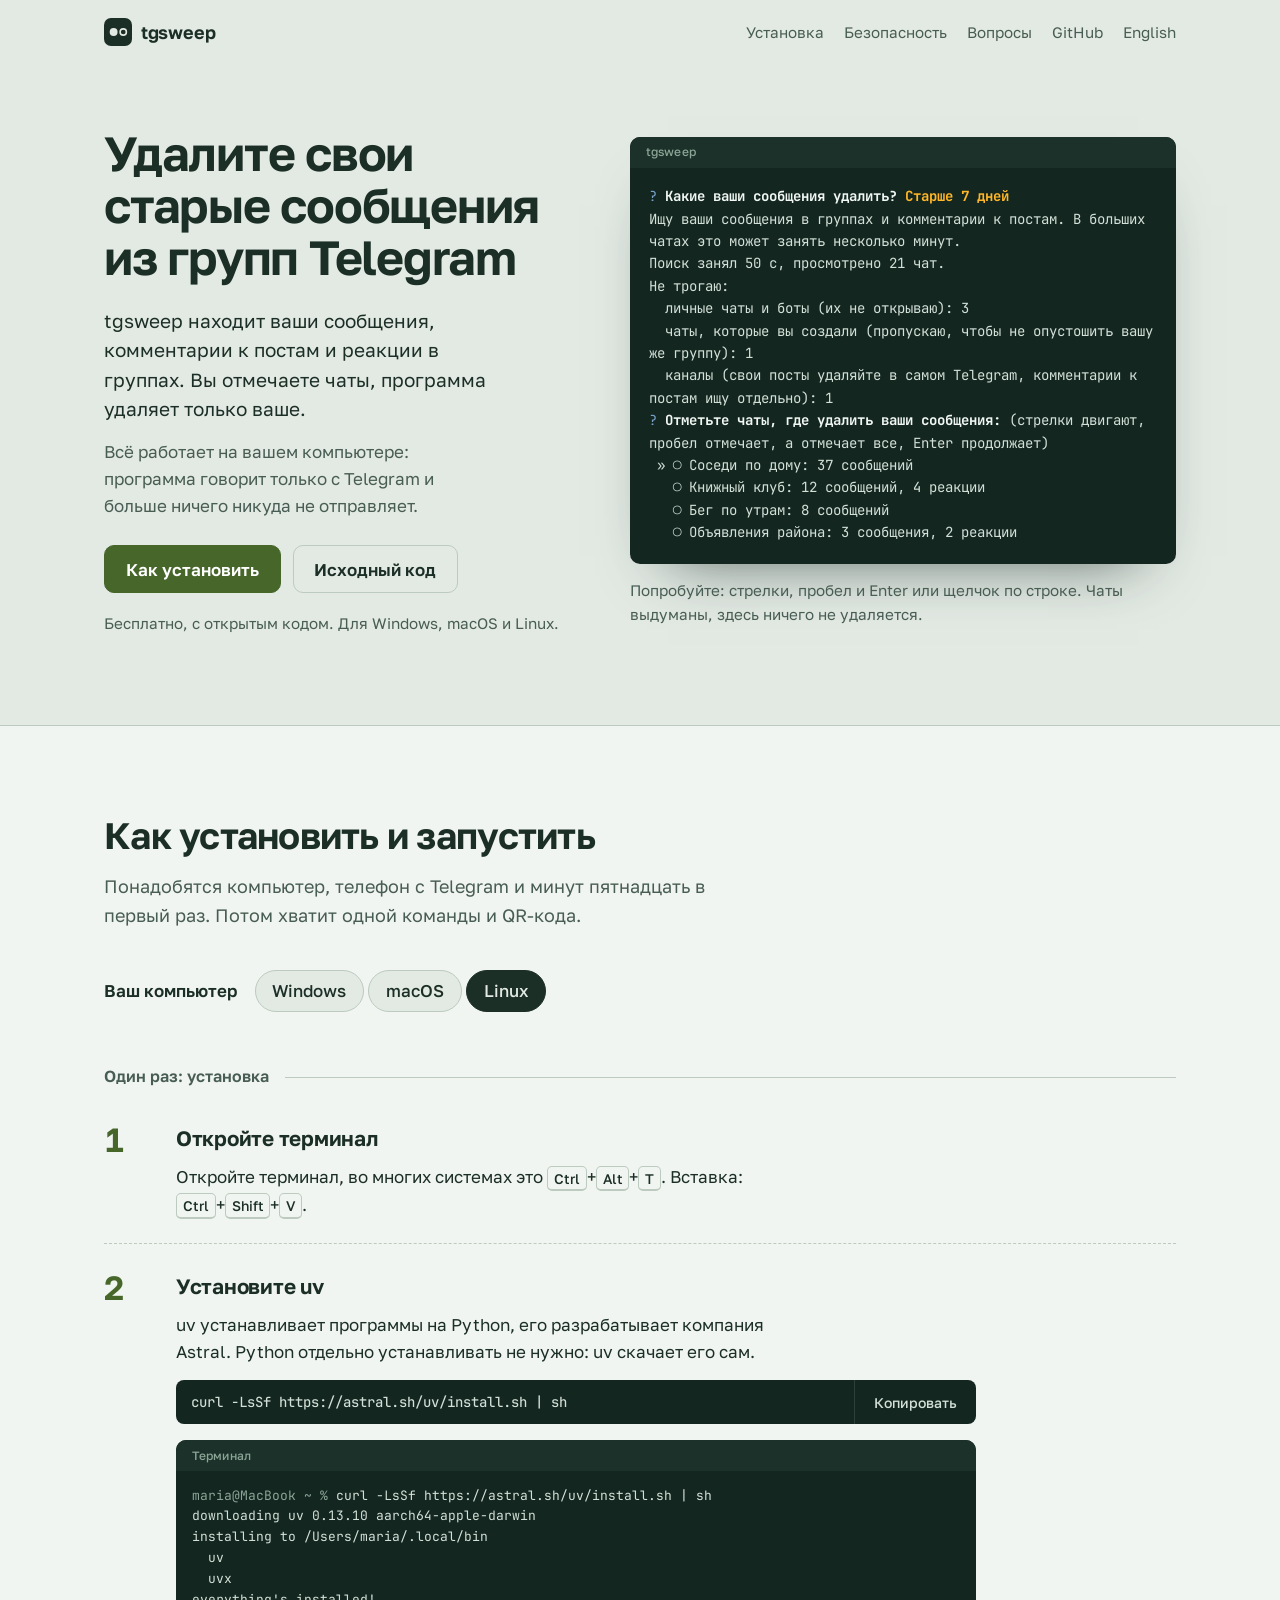
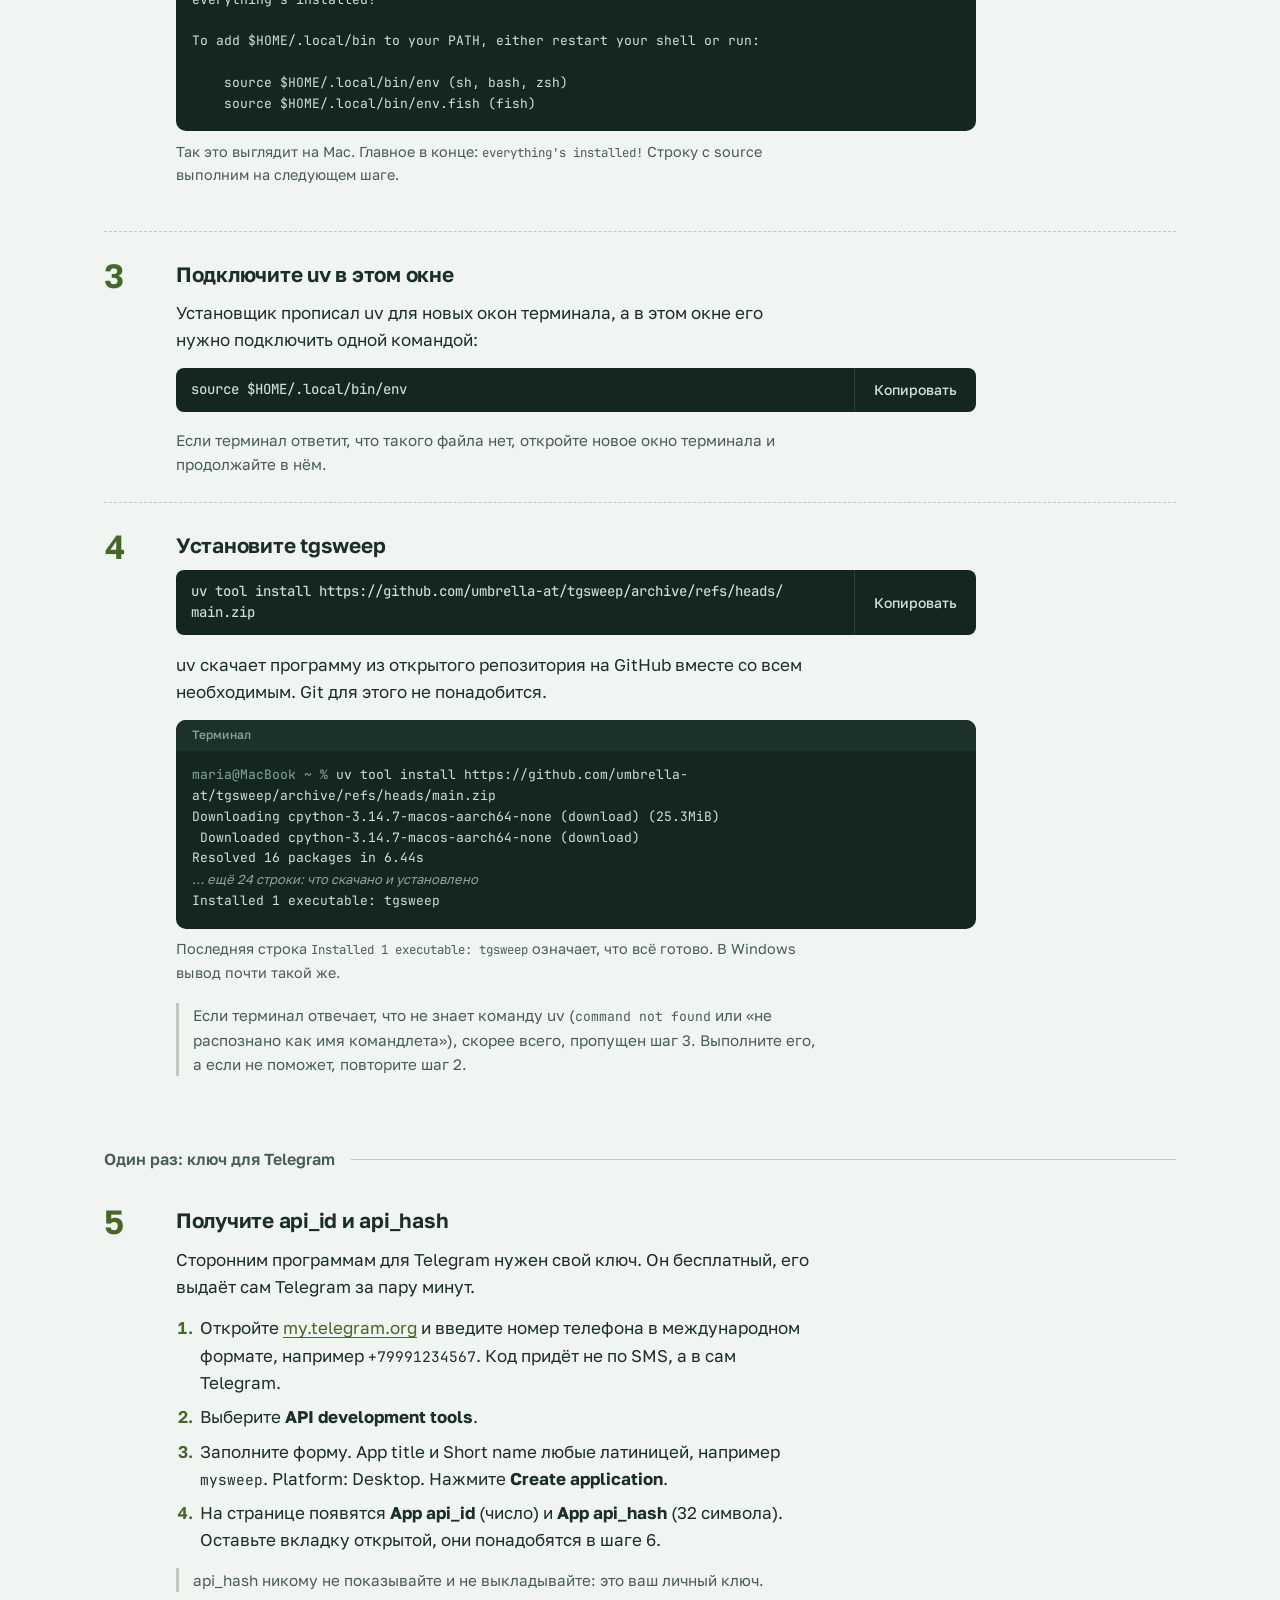
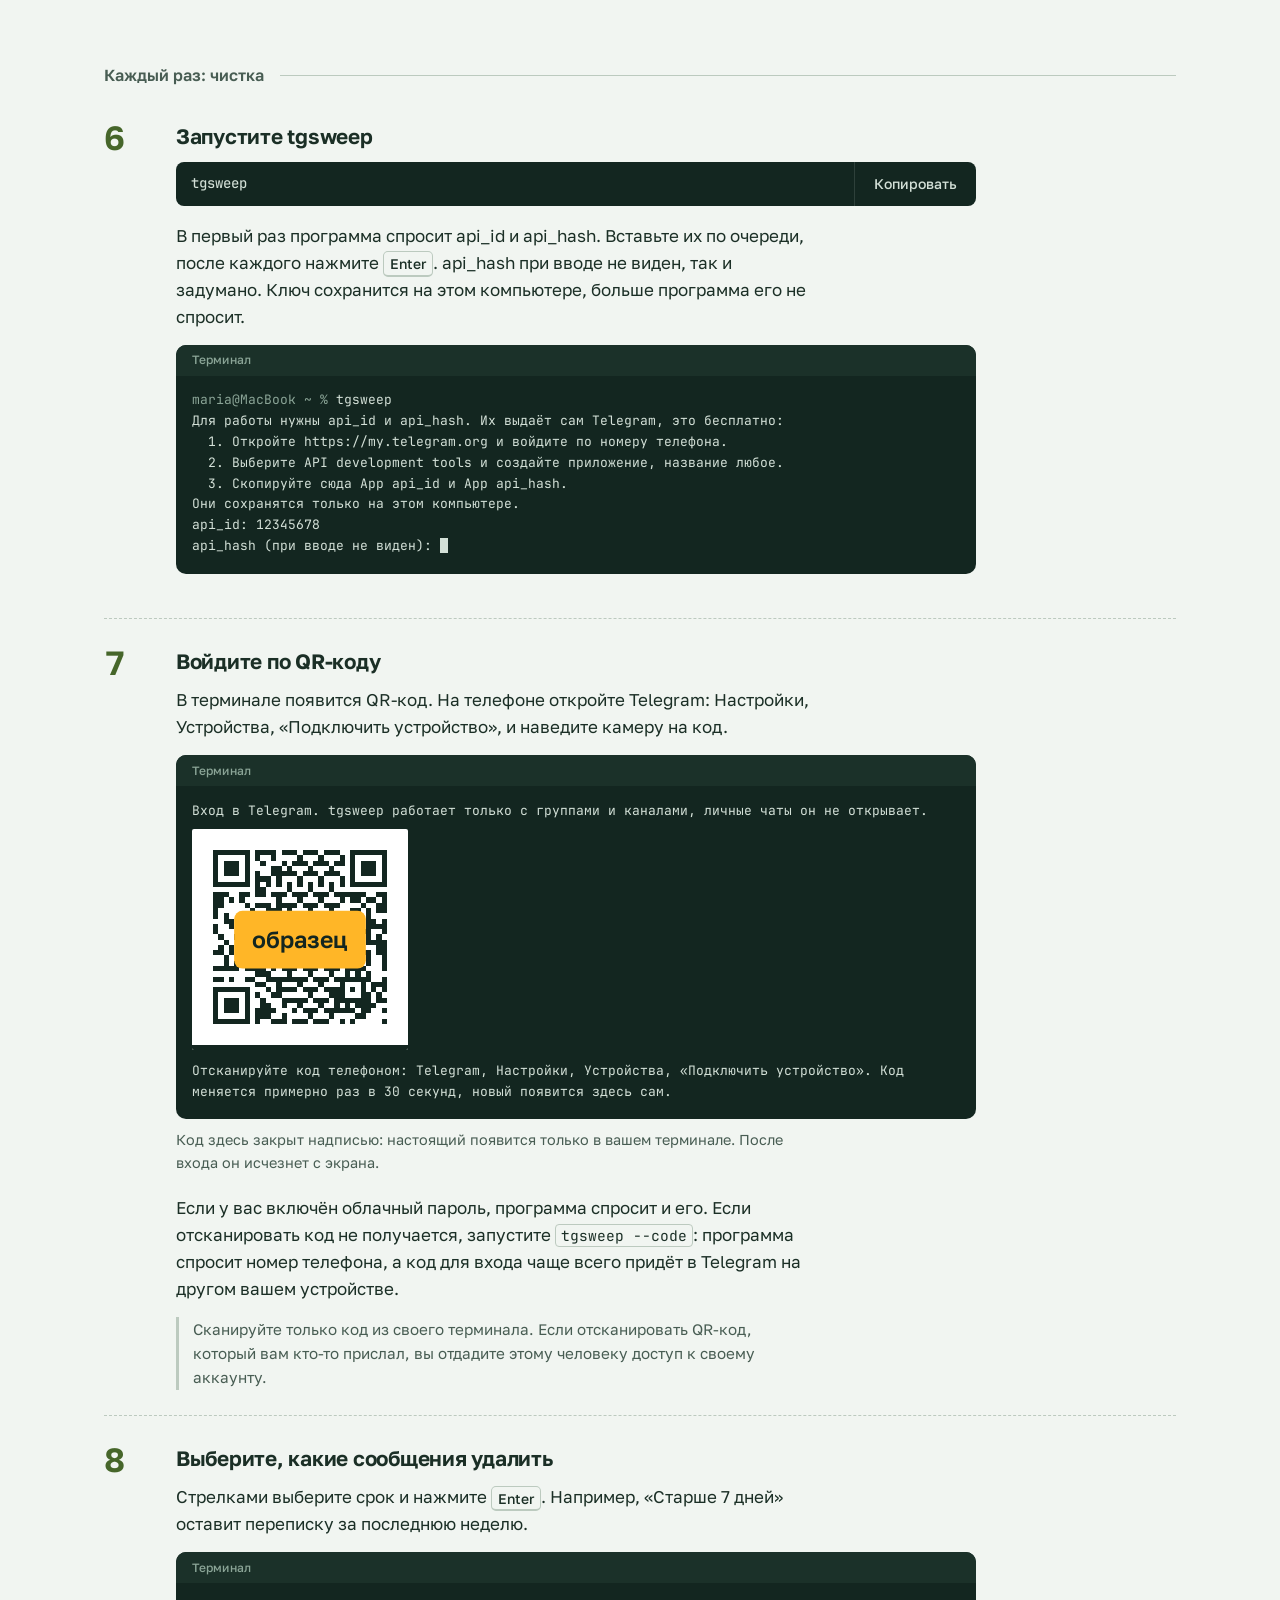
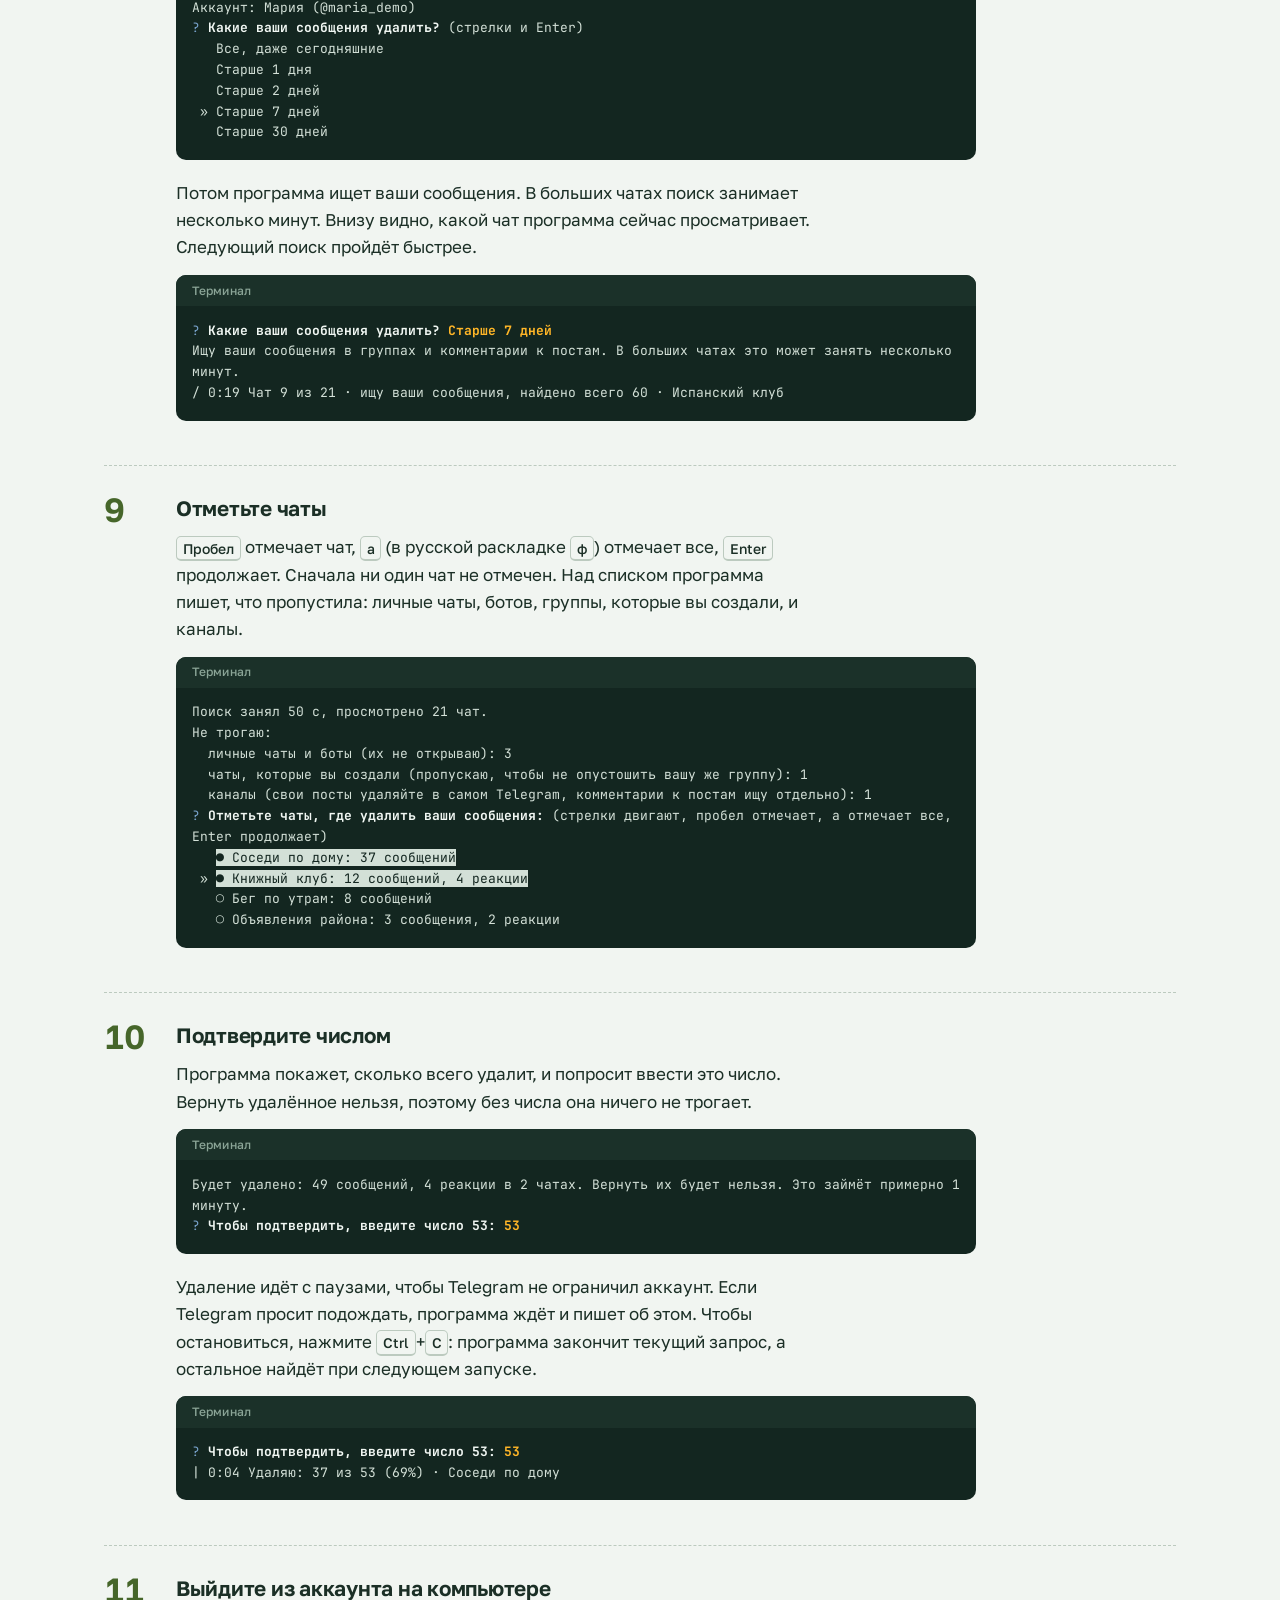
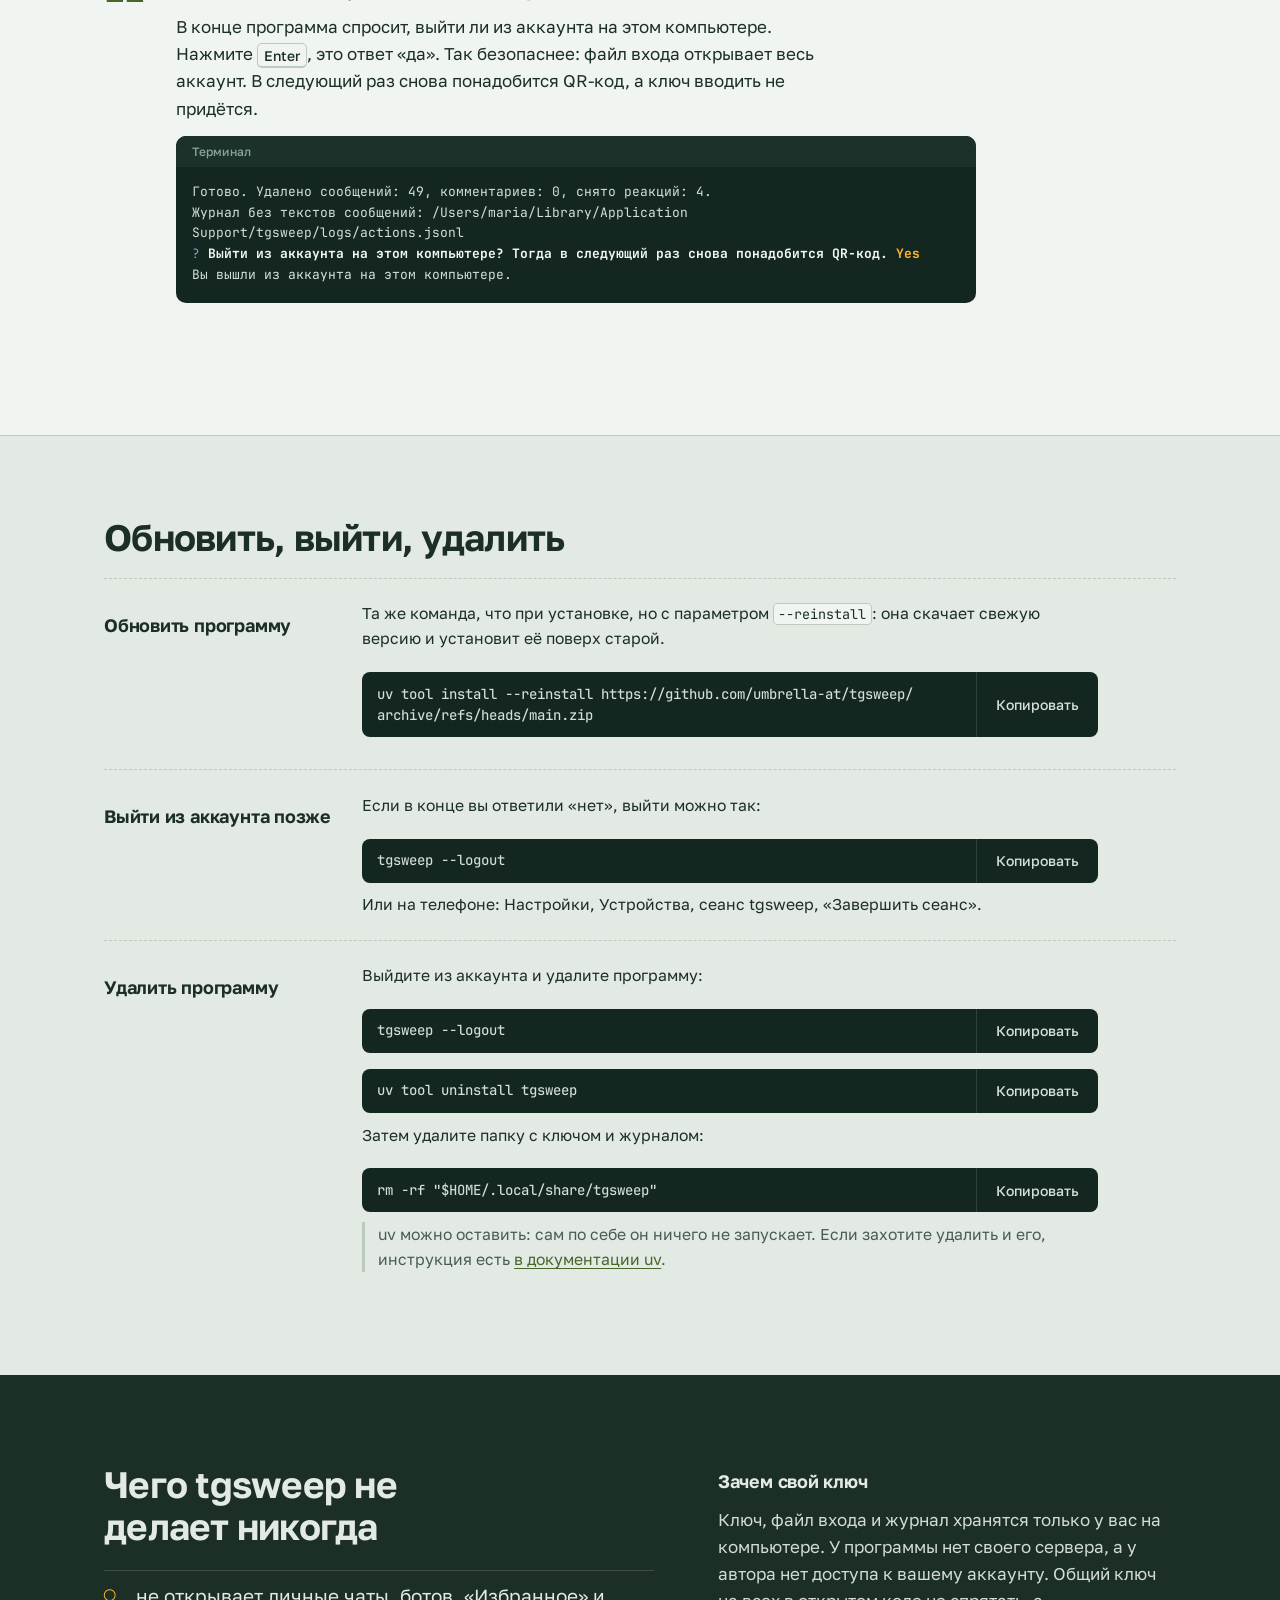
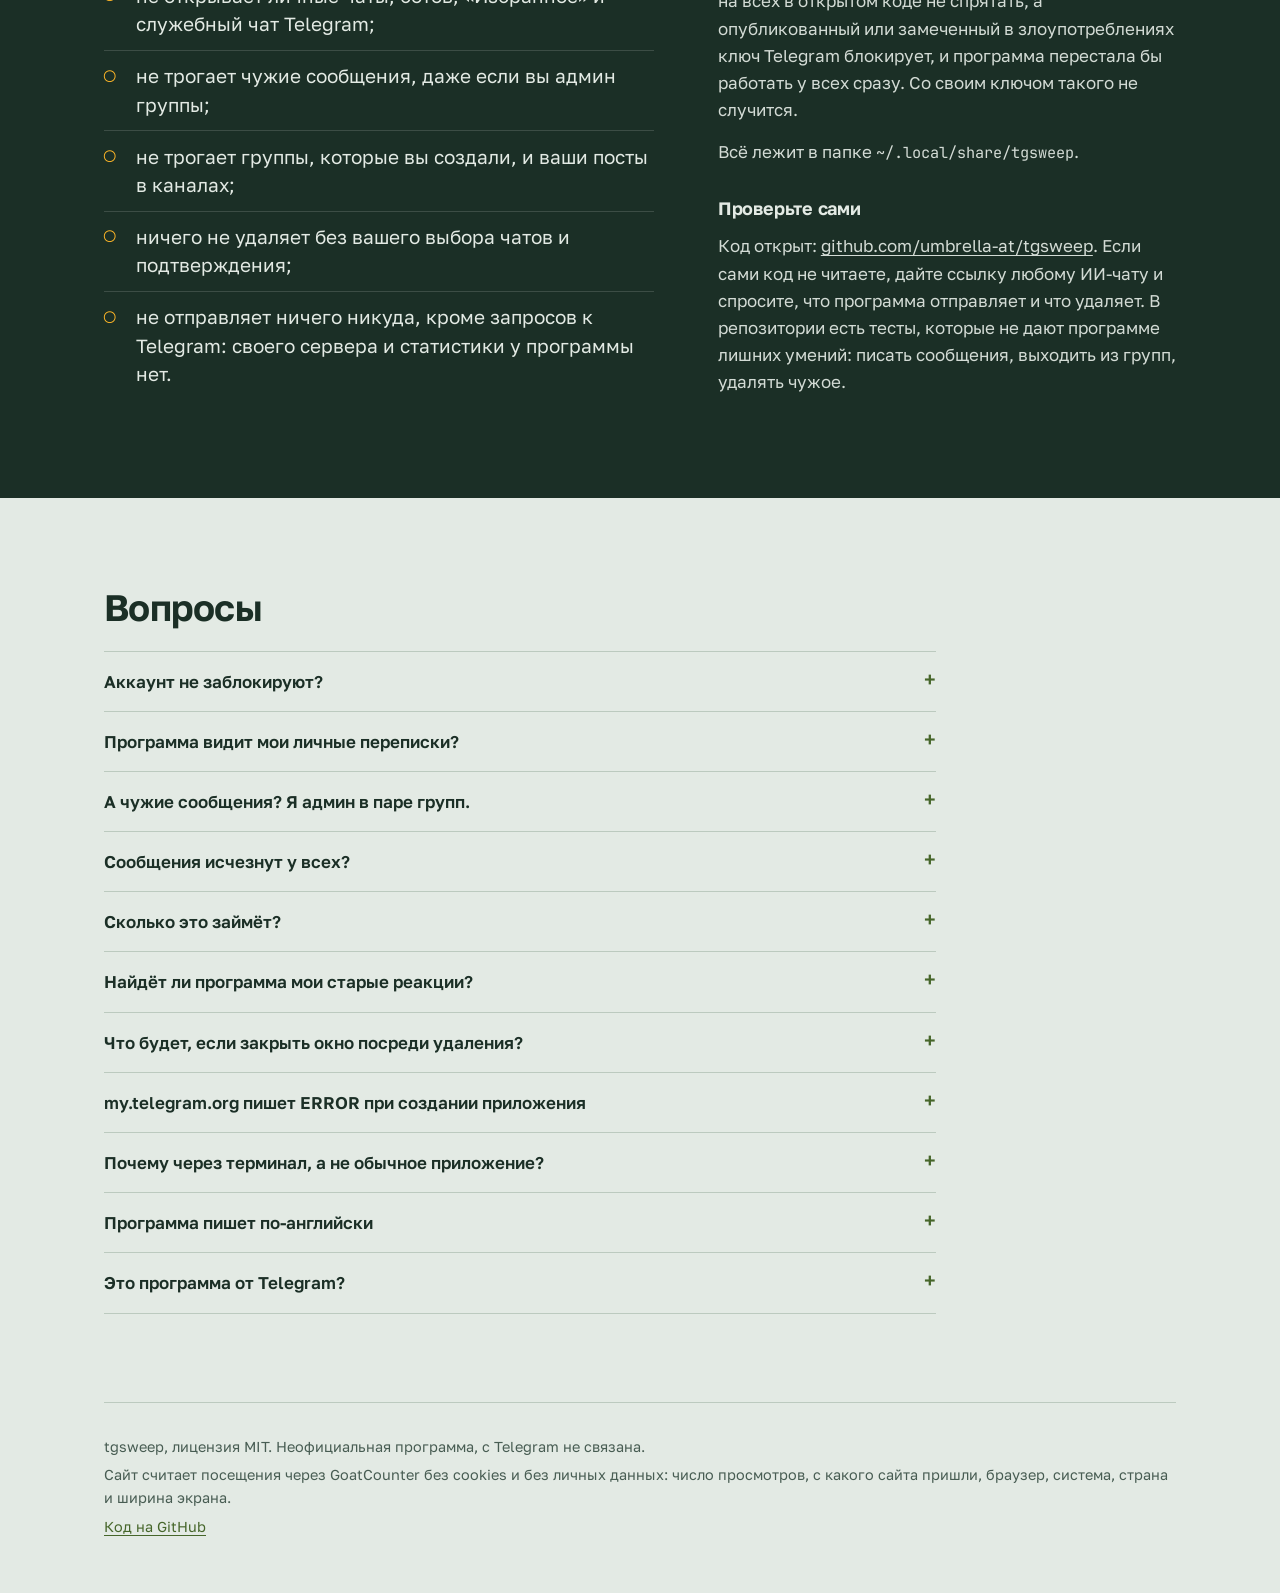
==== commit ff9fd1b2: "Архив для установки без записей, подписи к командам uv, строка входа после кода .gitattributes исклю" ====
--- a/site/index.html
+++ b/site/index.html
@@ -265,7 +265,7 @@
           <figure class="shot">
             <div class="term"><div class="term-bar" aria-hidden="true">Терминал</div><pre class="term-body"><span class="q">?</span><span class="b"> Какие ваши сообщения удалить? </span><span class="ans">Старше 7 дней</span>
 Ищу ваши сообщения в группах и комментарии к постам. В больших чатах это может занять несколько минут.
-/ 0:19 Чат 9 из 21 · ищу ваши сообщения, найдено всего 60 · Английский клуб</pre></div>
+/ 0:19 Чат 9 из 21 · ищу ваши сообщения, найдено всего 60 · Испанский клуб</pre></div>
           </figure>
         </div>
       </li>
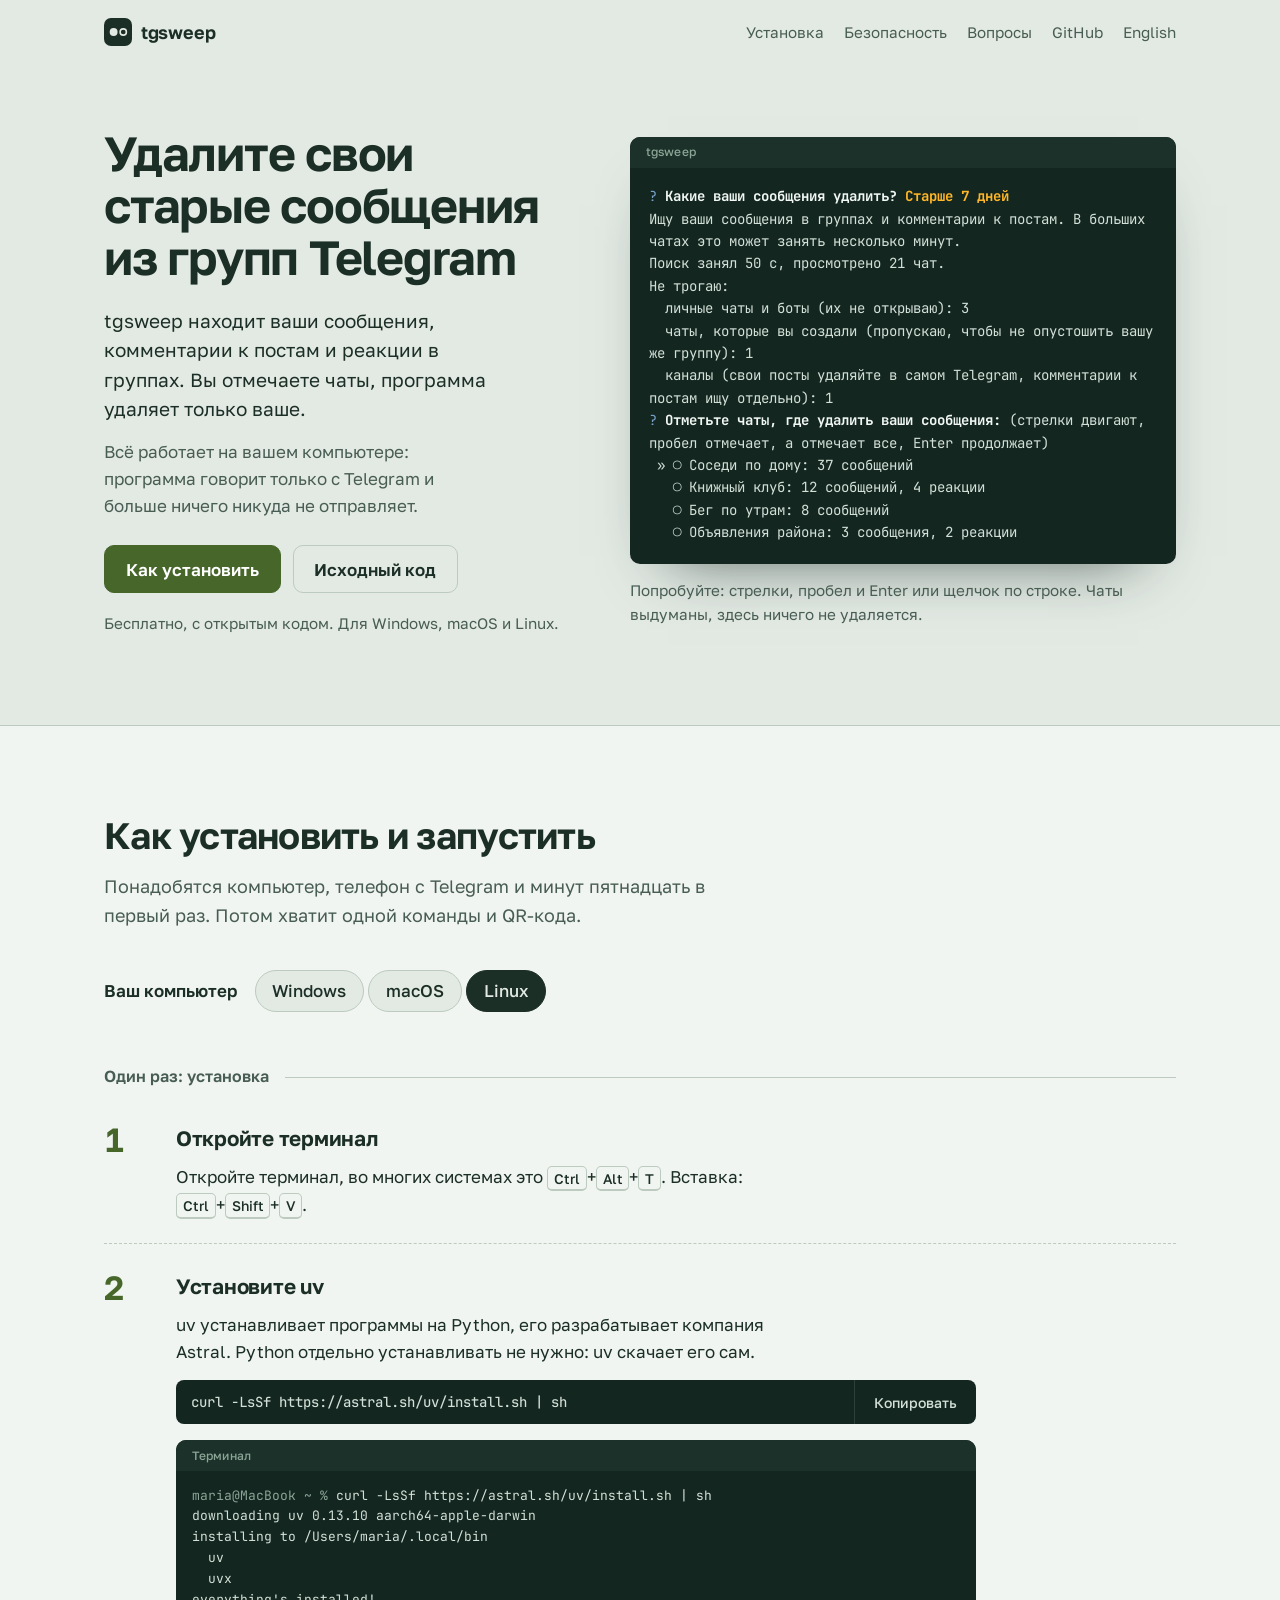
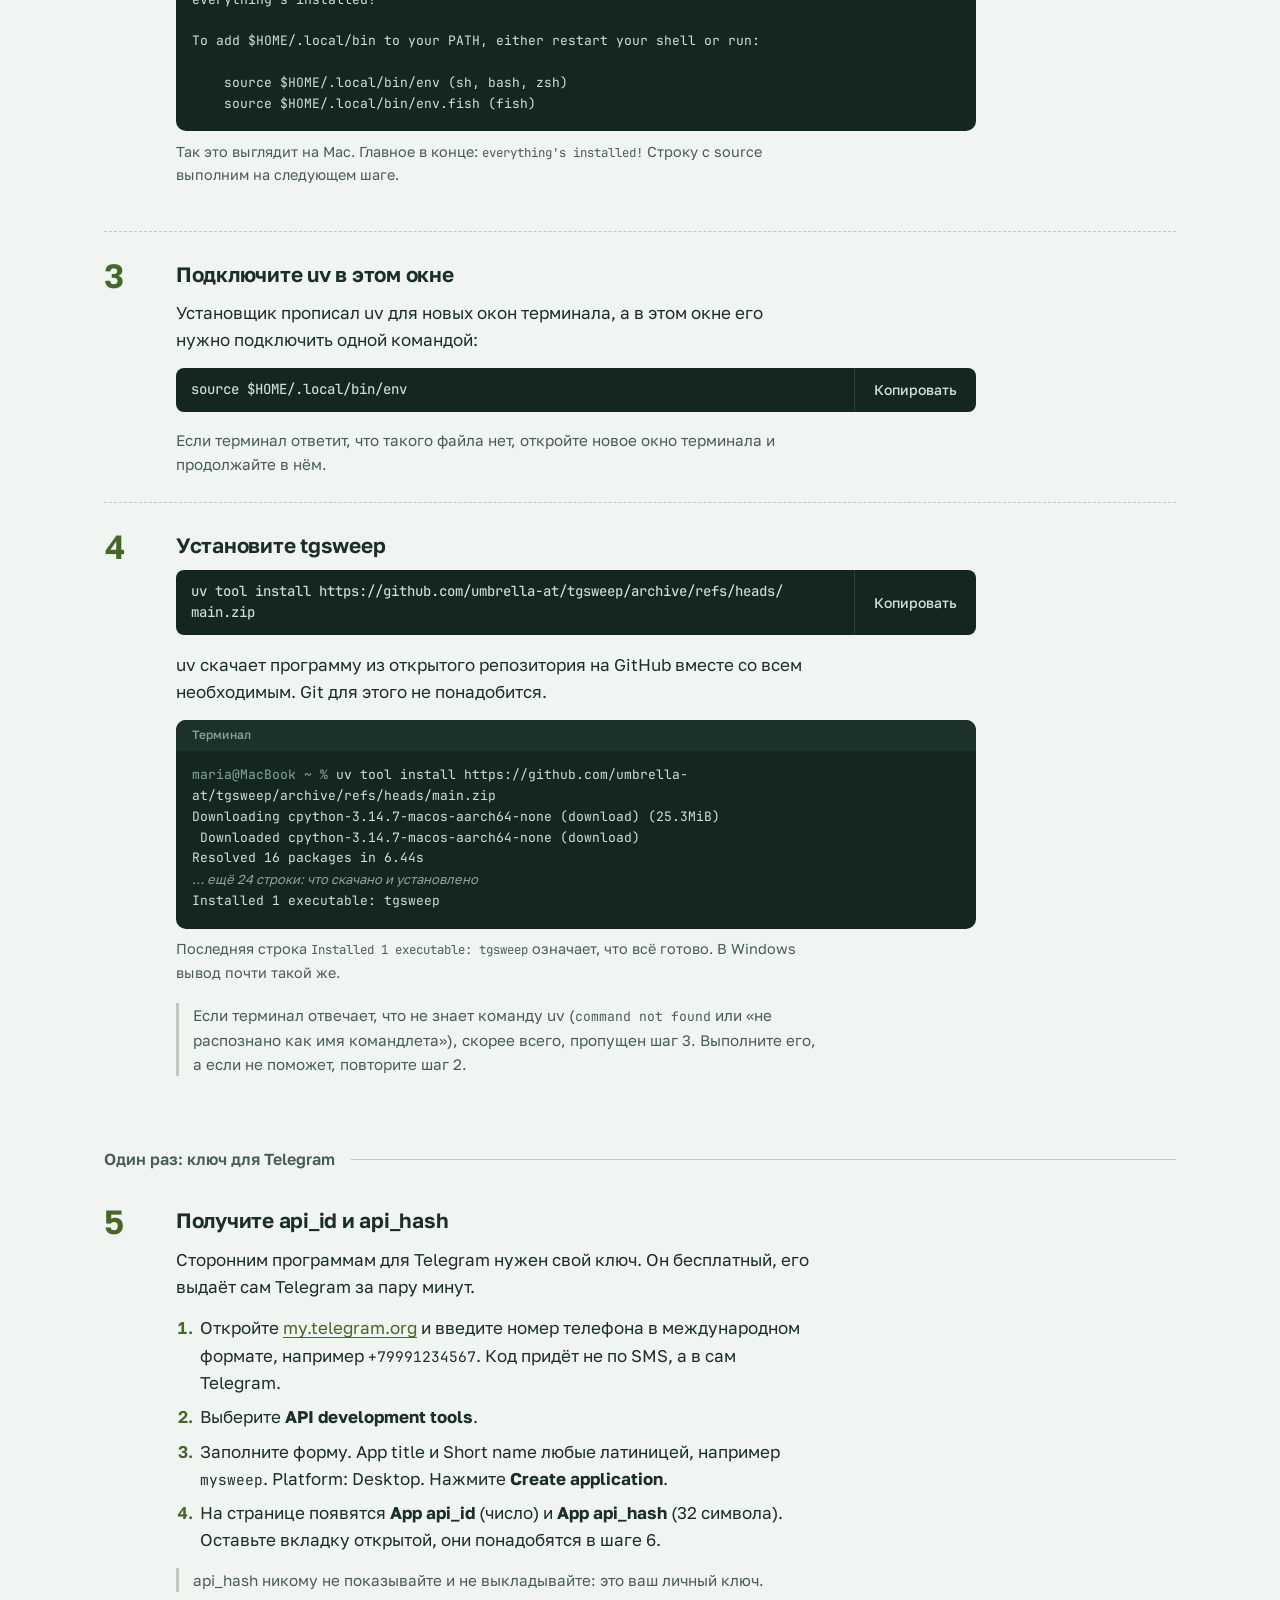
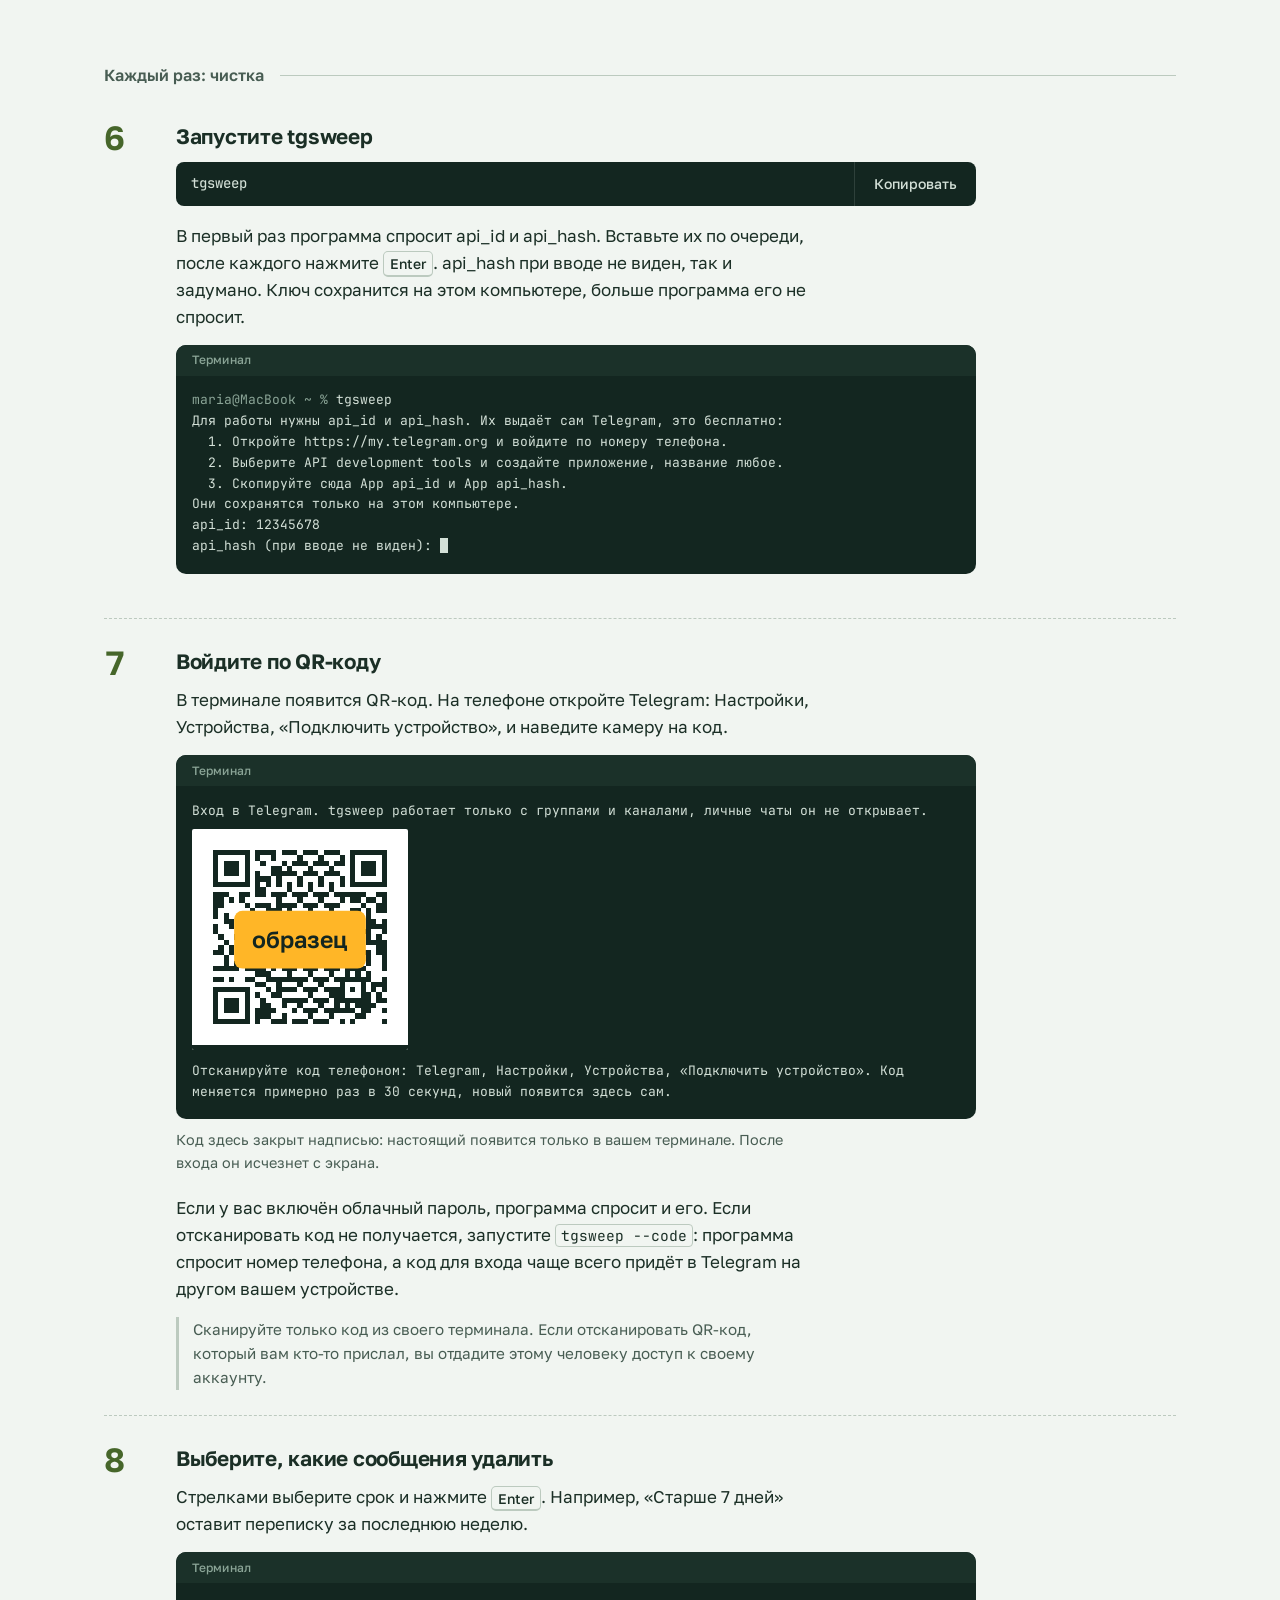
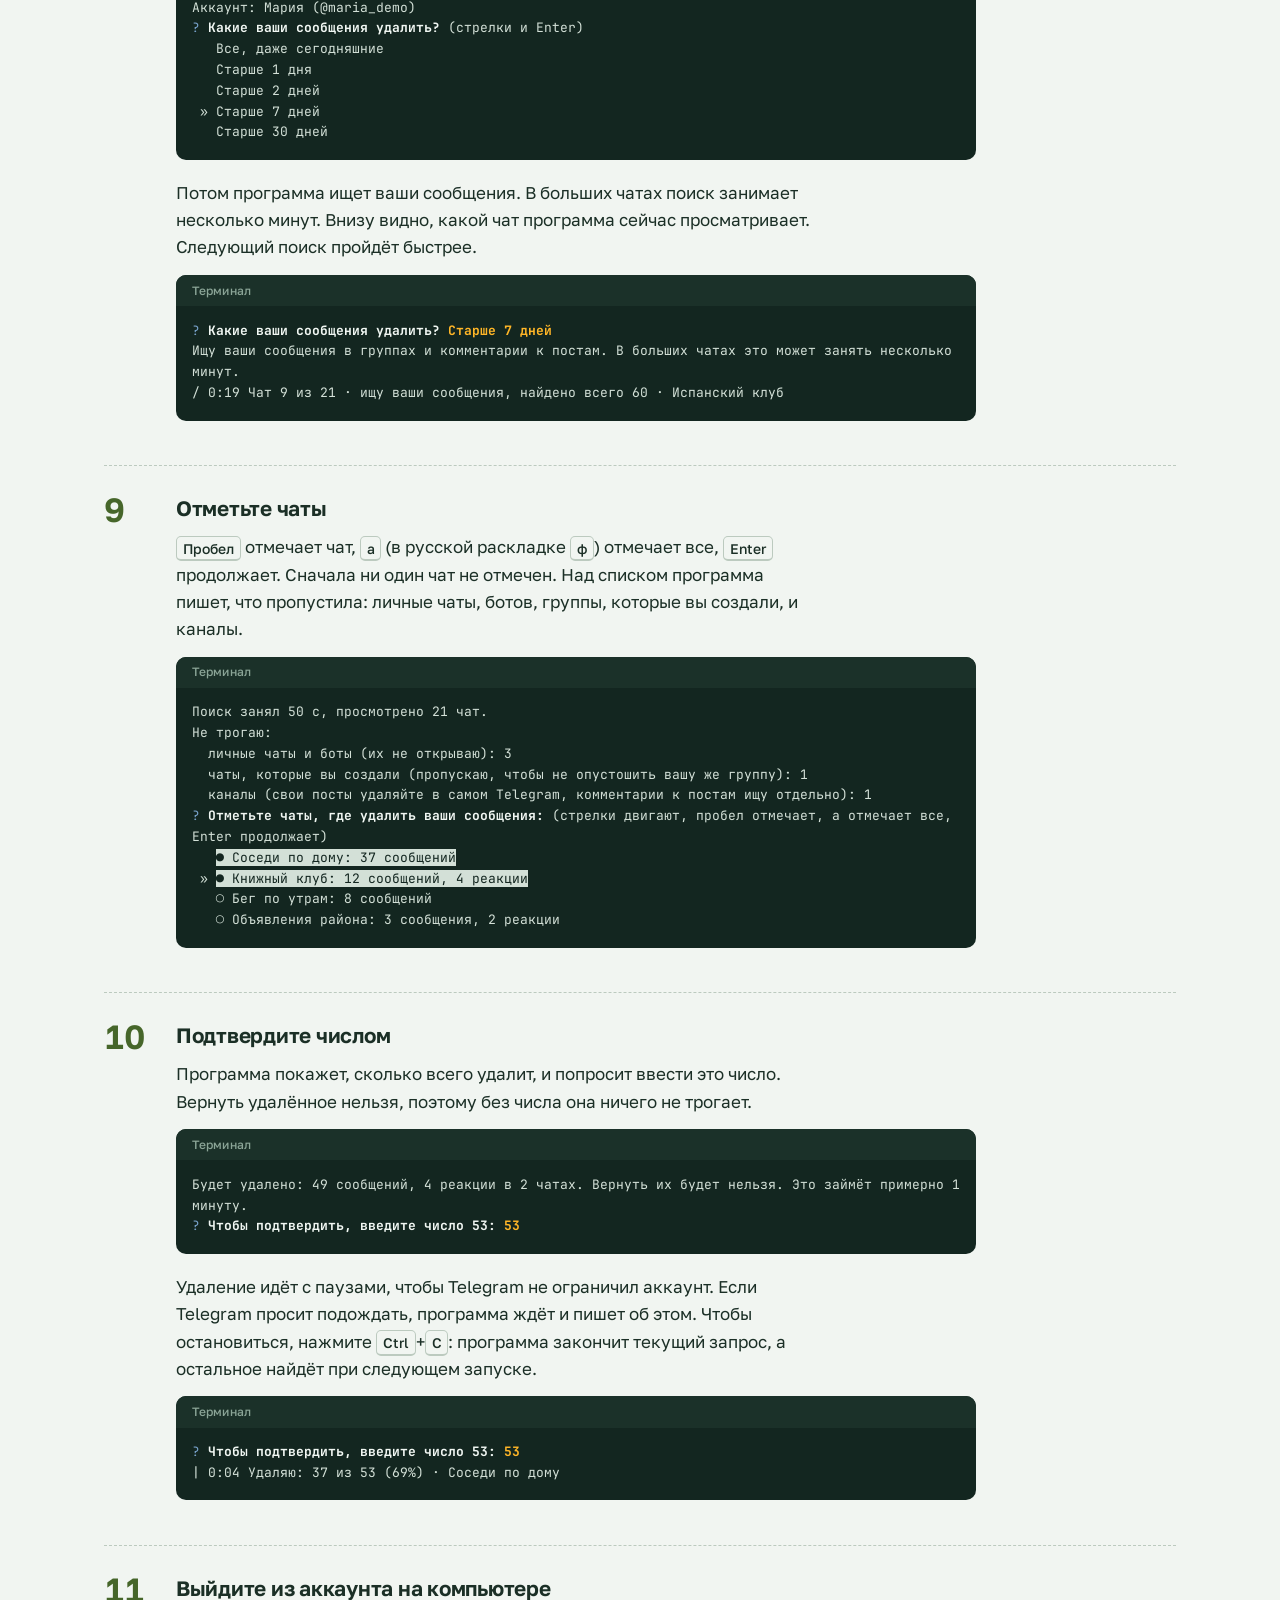
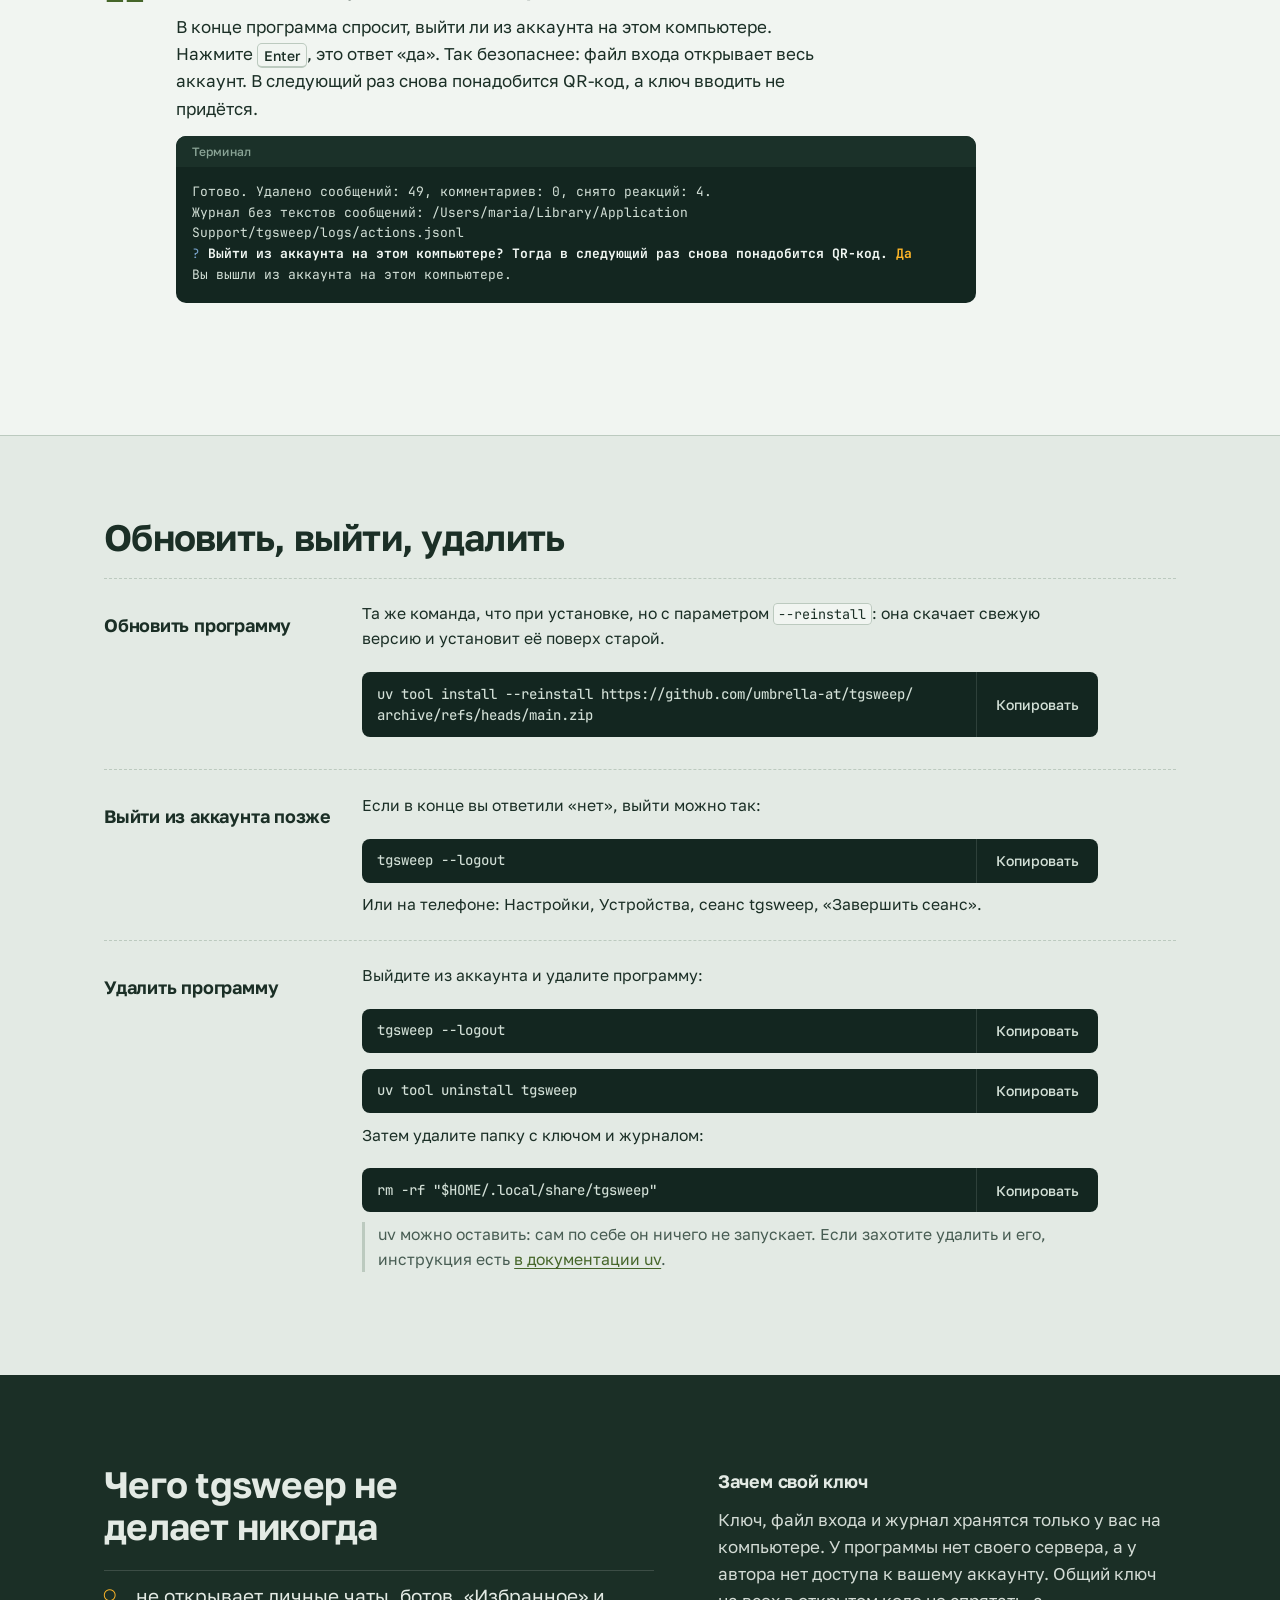
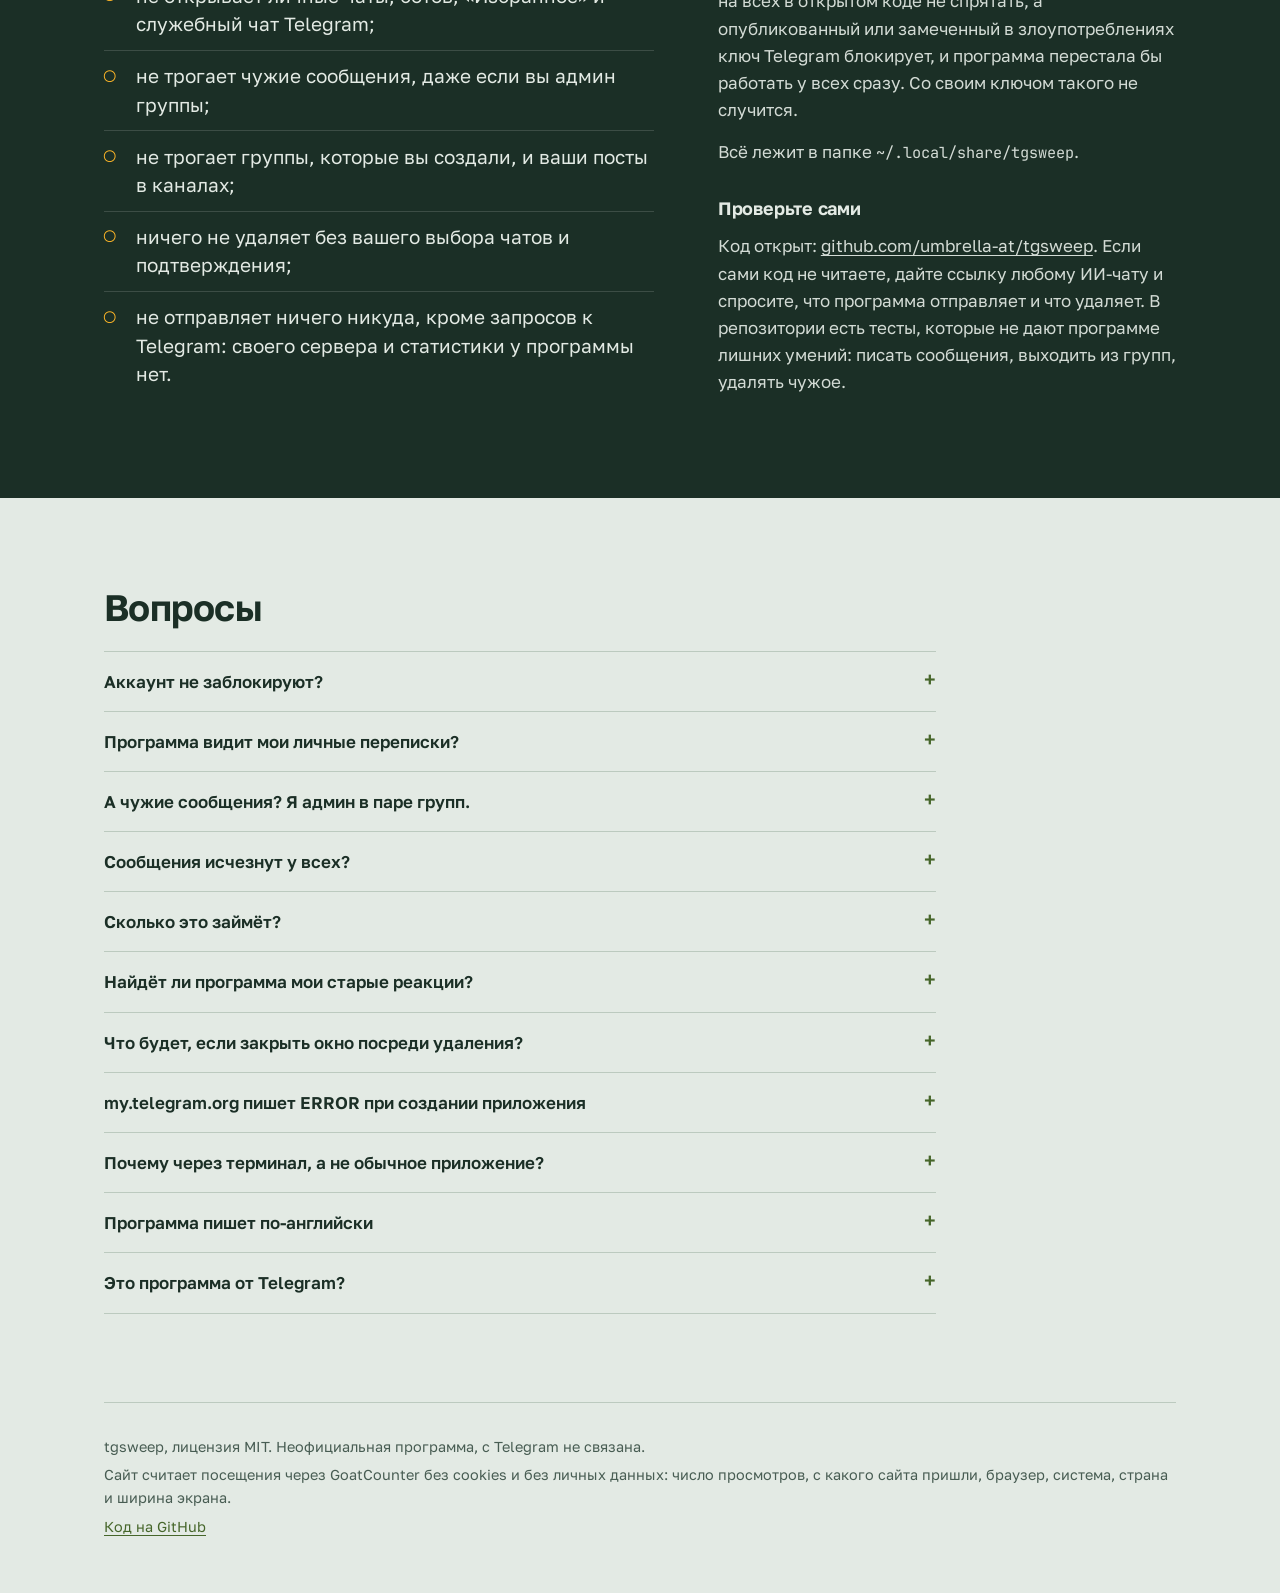
==== commit 16d4c16e: "Перенос строк по словам в терминале, ответы на вопросы на языке программы В терминале длинные строки" ====
--- a/site/index.html
+++ b/site/index.html
@@ -315,7 +315,7 @@
           <figure class="shot">
             <div class="term"><div class="term-bar" aria-hidden="true">Терминал</div><pre class="term-body">Готово. Удалено сообщений: 49, комментариев: 0, снято реакций: 4.
 Журнал без текстов сообщений: /Users/maria/Library/Application Support/tgsweep/logs/actions.jsonl
-<span class="q">?</span><span class="b"> Выйти из аккаунта на этом компьютере? Тогда в следующий раз снова понадобится QR-код. </span><span class="ans">Yes</span>
+<span class="q">?</span><span class="b"> Выйти из аккаунта на этом компьютере? Тогда в следующий раз снова понадобится QR-код. </span><span class="ans">Да</span>
 Вы вышли из аккаунта на этом компьютере.</pre></div>
           </figure>
         </div>
@@ -433,7 +433,7 @@
   </div>
 </footer>
 <div class="sr-only" aria-live="polite" id="live"></div>
-<script type="application/json" id="page-text">{"copied": "Скопировано", "copied_say": "Команда скопирована", "selected": "Выделено", "copy_failed_say": "Скопировать не вышло, команда выделена: нажмите Ctrl+C или Cmd+C", "message": ["сообщение", "сообщения", "сообщений"], "reaction": ["реакция", "реакции", "реакций"], "chat_in": ["чате", "чатах", "чатах"], "minute": ["минуту", "минуты", "минут"], "nothing": "ничего", "none_picked": "Ни один чат не отмечен, ничего не удалено.", "none_picked_hint": "Так программа и поступит: без отмеченных чатов она ничего не трогает.", "will_delete": "Будет удалено: {counts} в {chats}. Вернуть их будет нельзя. Это займёт примерно {minutes}.", "confirm_number": "Чтобы подтвердить, введите число {total}:", "demo_end_hint": "Дальше в настоящей программе вы бы ввели это число, и она начала бы удалять. Здесь демонстрация заканчивается."}</script>
+<script type="application/json" id="page-text">{"copied": "Скопировано", "copied_say": "Команда скопирована", "selected": "Выделено", "copy_failed_say": "Скопировать не вышло, команда выделена: нажмите Ctrl+C или Cmd+C", "message": ["сообщение", "сообщения", "сообщений"], "reaction": ["реакция", "реакции", "реакций"], "chat_in": ["чате", "чатах", "чатах"], "minute": ["минуту", "минуты", "минут"], "nothing": "ничего", "picked_nothing": "ничего", "picked_many": "отмечено: {count}", "none_picked": "Ни один чат не отмечен, ничего не удалено.", "none_picked_hint": "Так программа и поступит: без отмеченных чатов она ничего не трогает.", "will_delete": "Будет удалено: {counts} в {chats}. Вернуть их будет нельзя. Это займёт примерно {minutes}.", "confirm_number": "Чтобы подтвердить, введите число {total}:", "demo_end_hint": "Дальше в настоящей программе вы бы ввели это число, и она начала бы удалять. Здесь демонстрация заканчивается."}</script>
 <script data-goatcounter="https://umbrella.goatcounter.com/count" async src="https://gc.zgo.at/count.js"></script>
 </body>
 </html>
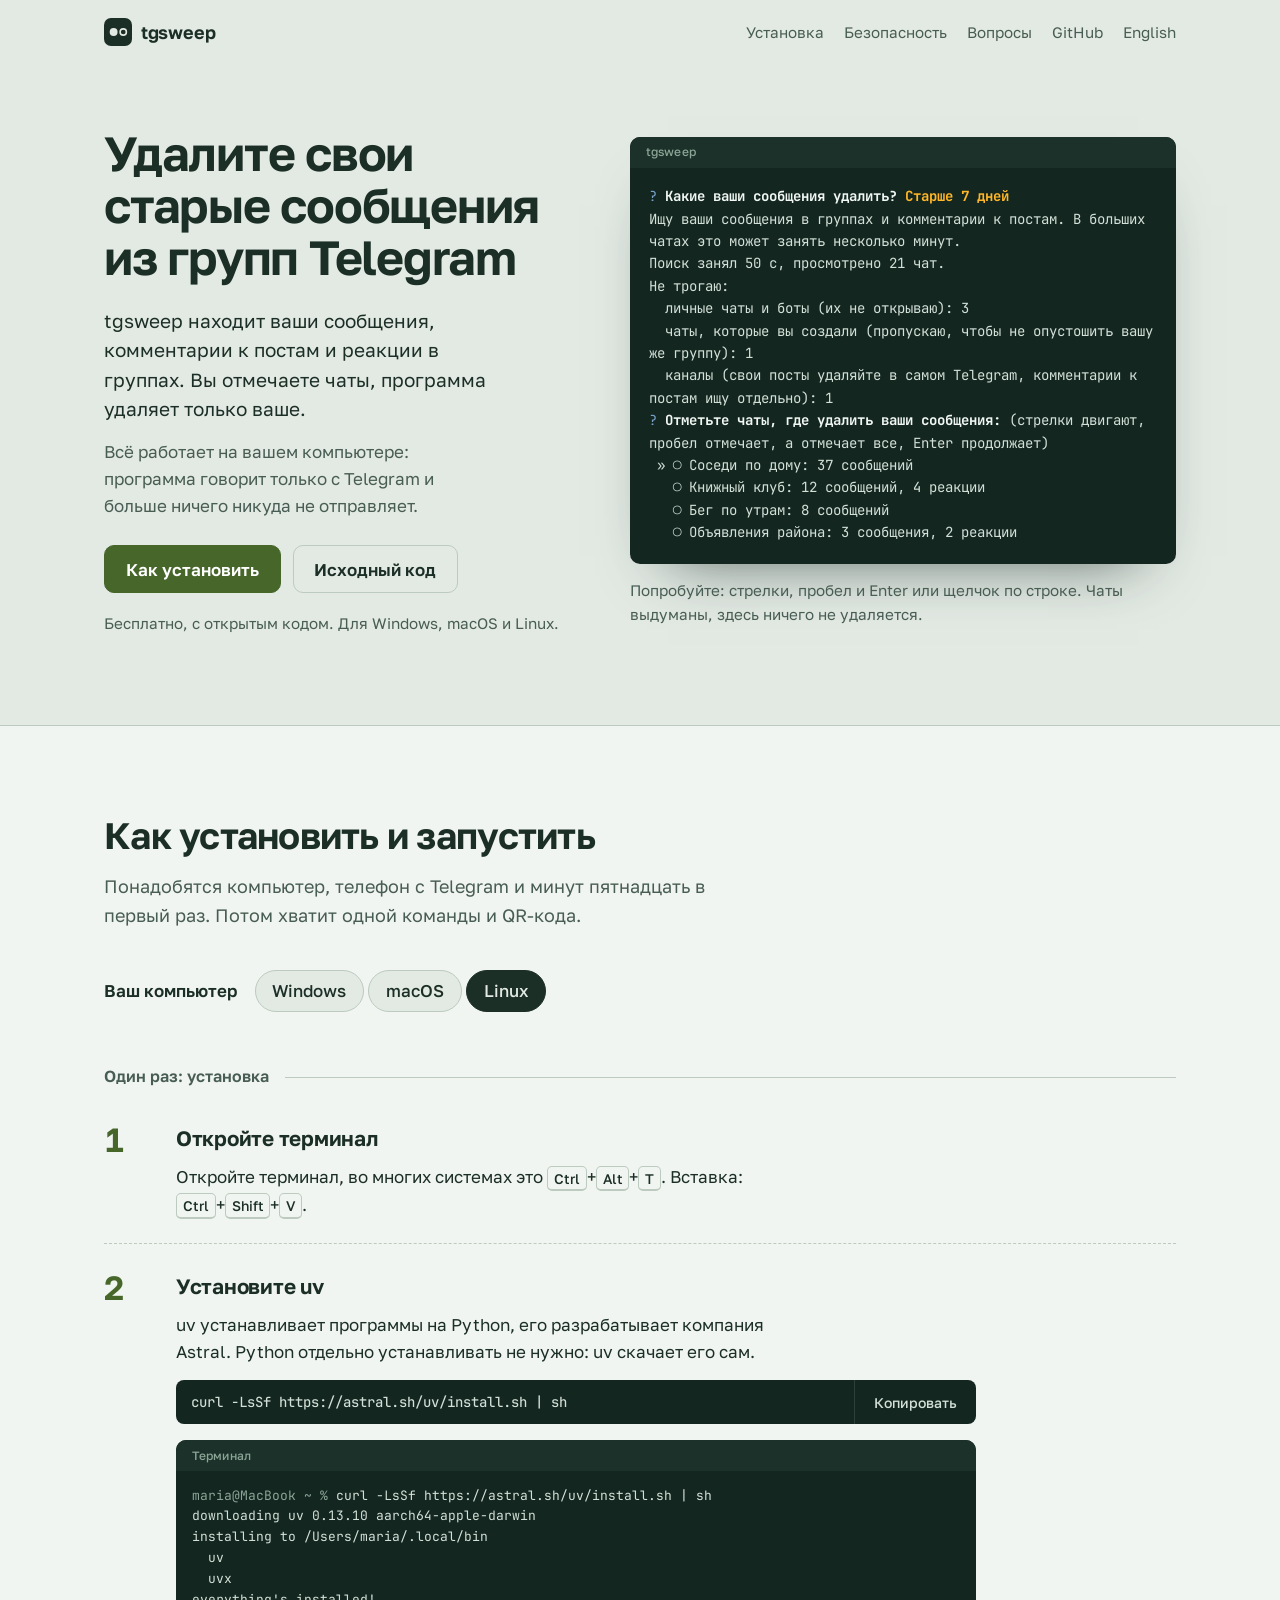
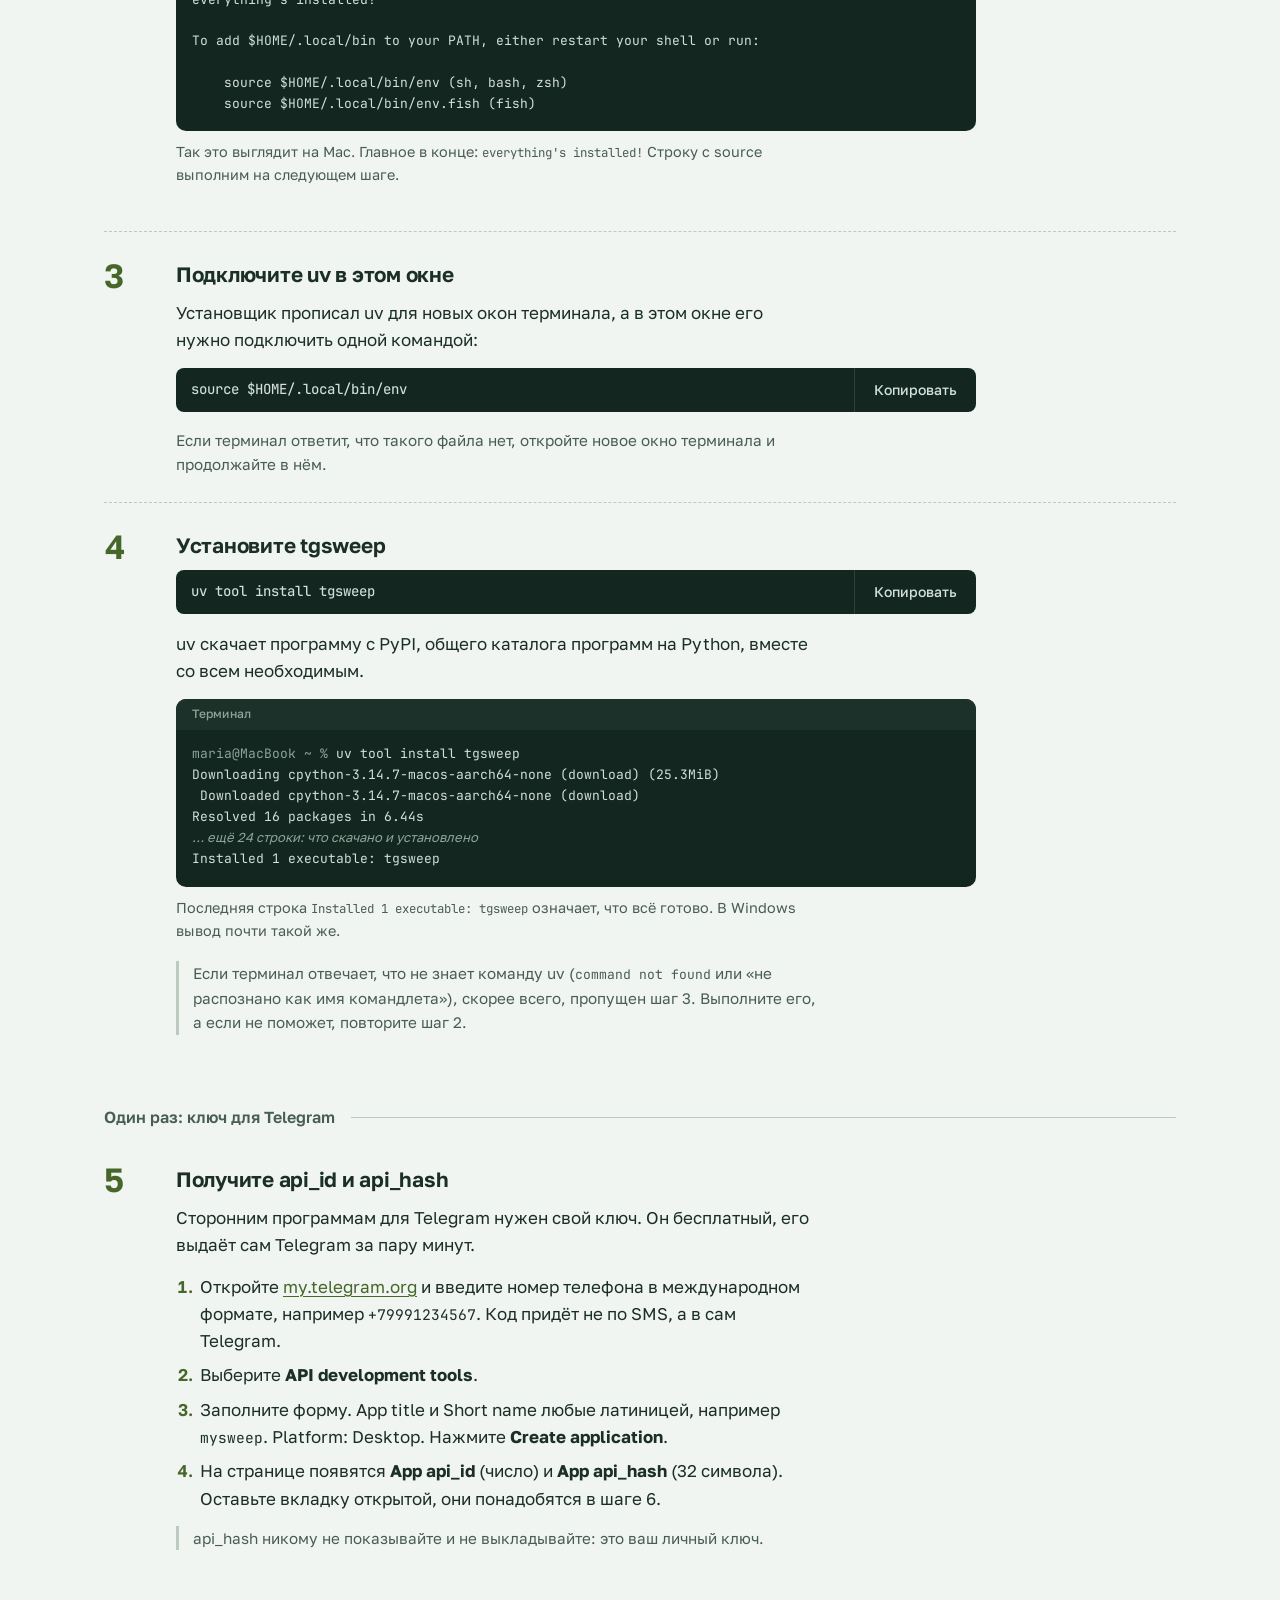
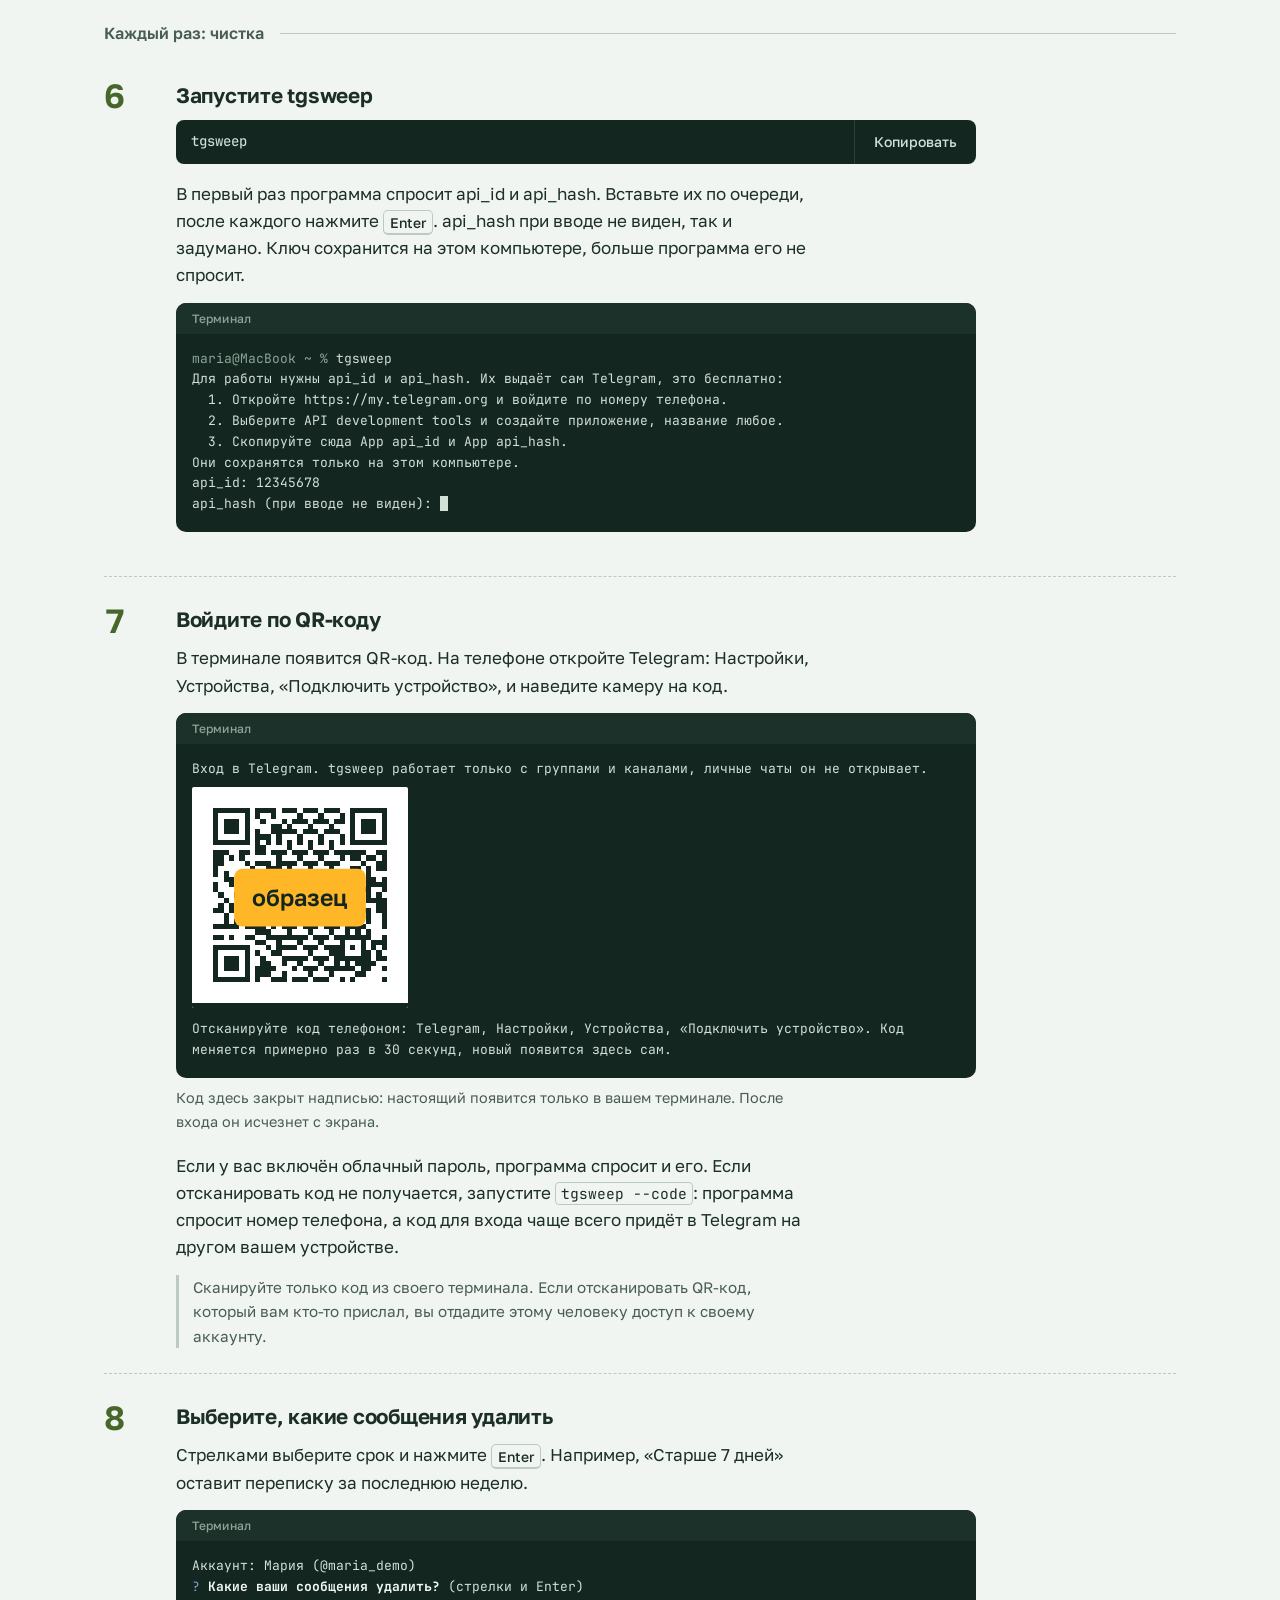
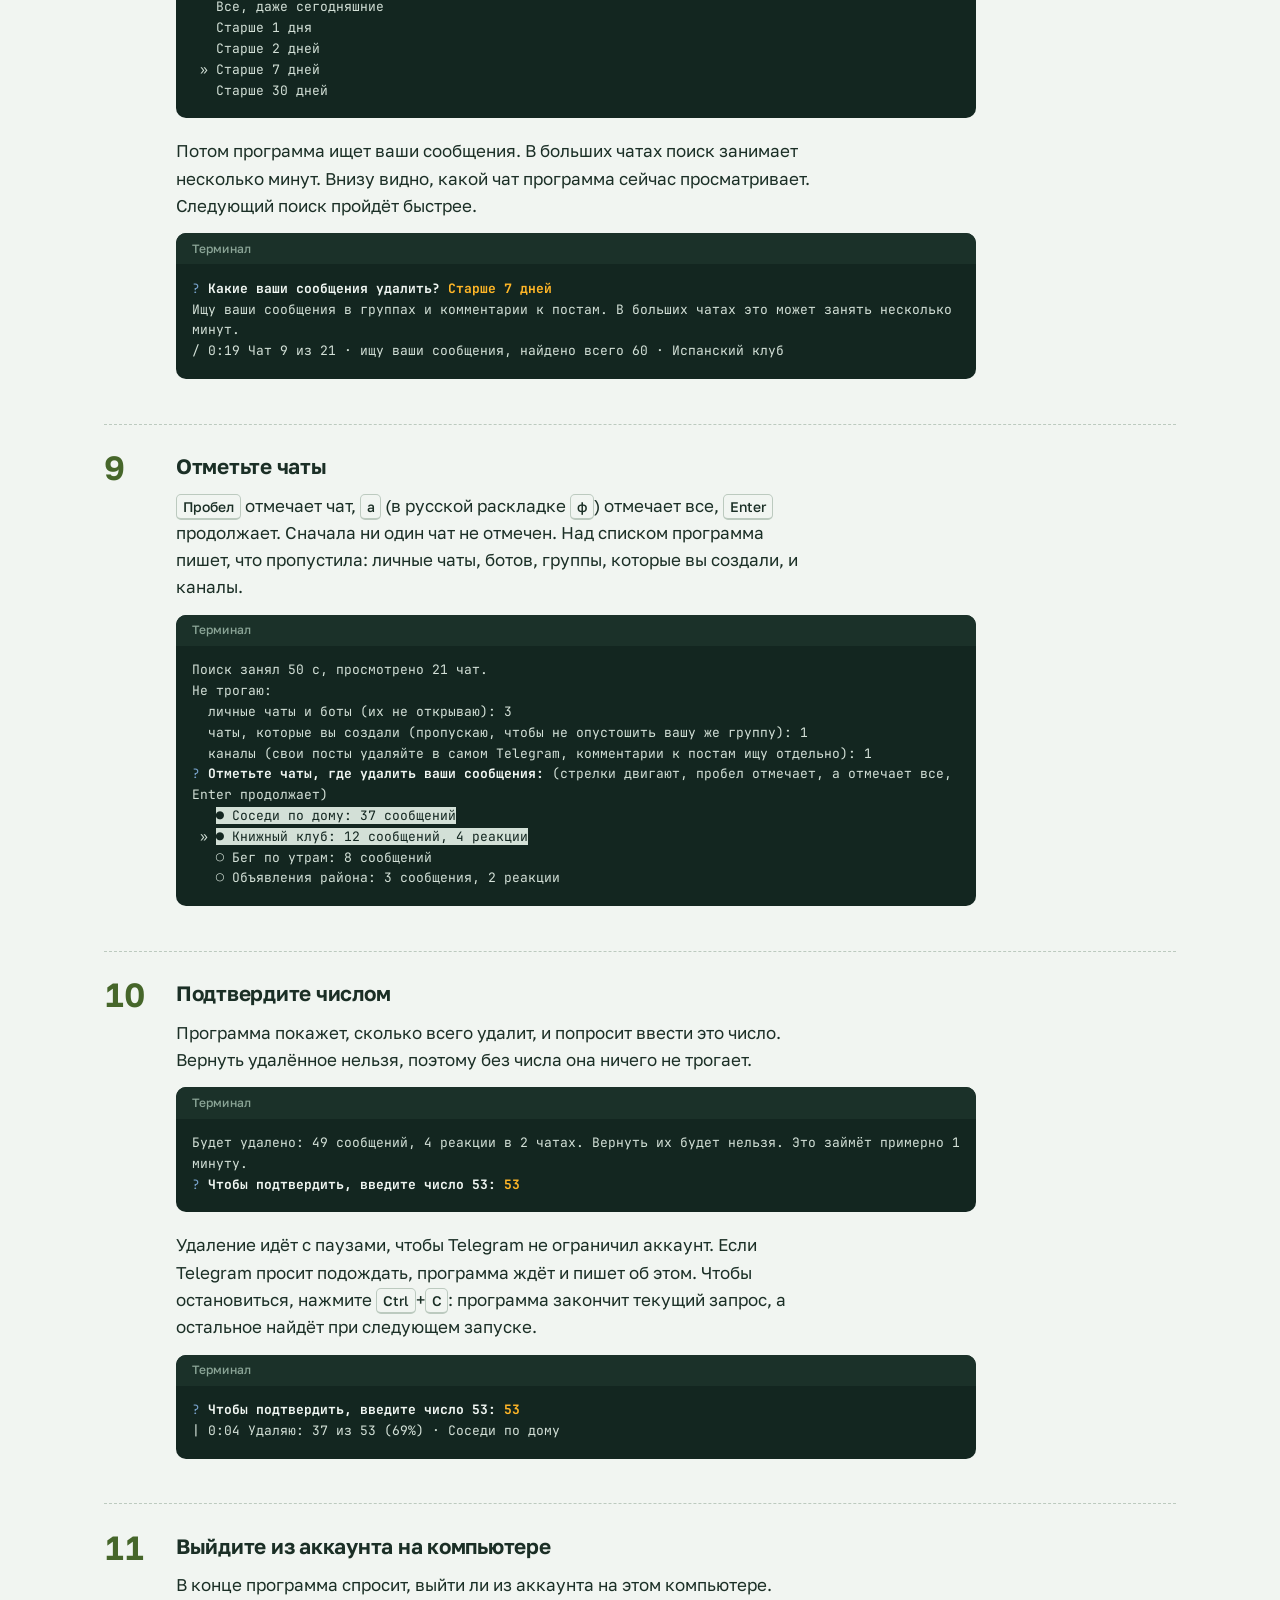
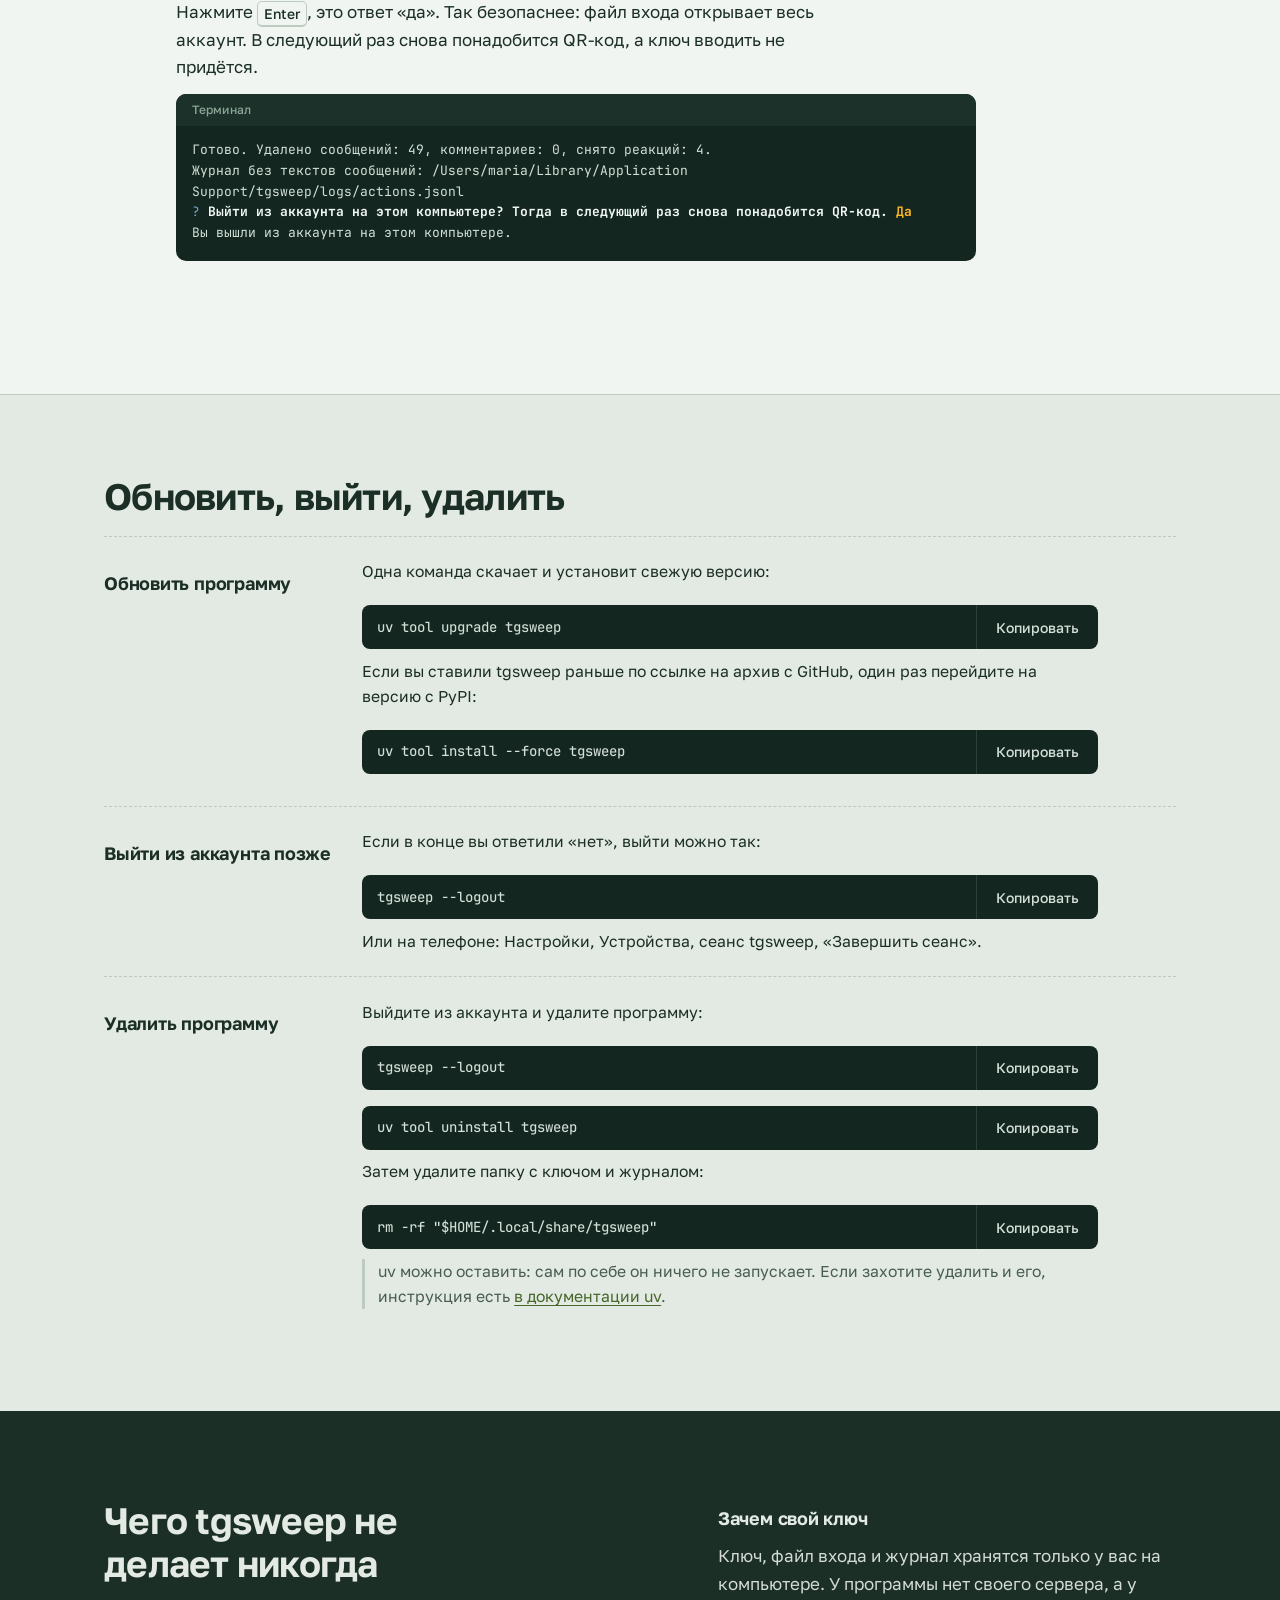
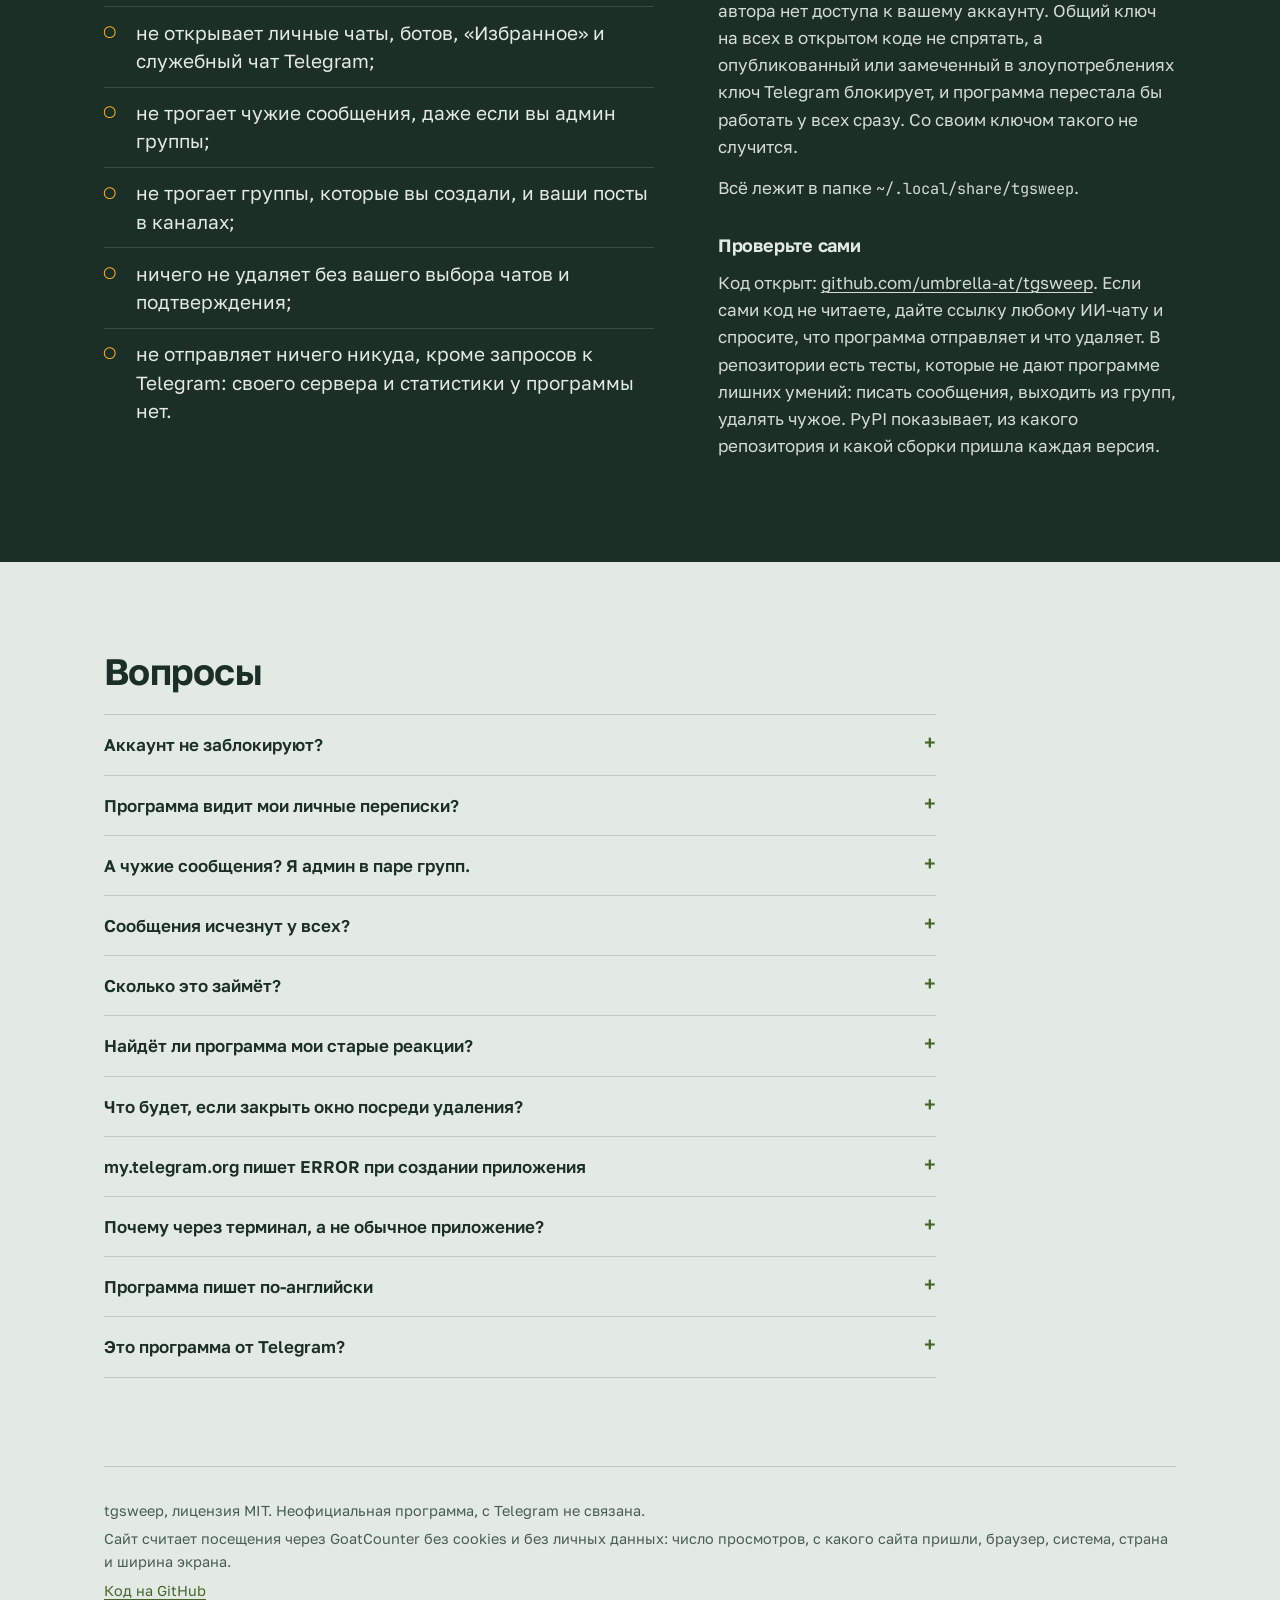
==== commit 679b3732: "Выпуск 0.3.0 на PyPI: границы зависимостей, release.yml, установка через uv tool install tgsweep Зав" ====
--- a/site/index.html
+++ b/site/index.html
@@ -177,10 +177,10 @@
         <span class="num" aria-hidden="true">4</span>
         <div class="step-body">
           <h4>Установите tgsweep</h4>
-          <div class="cmd"><code>uv tool install https://github.com/<wbr>umbrella-at/<wbr>tgsweep/<wbr>archive/<wbr>refs/<wbr>heads/<wbr>main.zip</code><button type="button" class="copy">Копировать</button></div>
-          <p>uv скачает программу из открытого репозитория на GitHub вместе со всем необходимым. Git для этого не понадобится.</p>
-          <figure class="shot">
-            <div class="term"><div class="term-bar" aria-hidden="true">Терминал</div><pre class="term-body"><span class="pr">maria@MacBook ~ %</span> uv tool install https://github.com/umbrella-at/tgsweep/archive/refs/heads/main.zip
+          <div class="cmd"><code>uv tool install tgsweep</code><button type="button" class="copy">Копировать</button></div>
+          <p>uv скачает программу с PyPI, общего каталога программ на Python, вместе со всем необходимым.</p>
+          <figure class="shot">
+            <div class="term"><div class="term-bar" aria-hidden="true">Терминал</div><pre class="term-body"><span class="pr">maria@MacBook ~ %</span> uv tool install tgsweep
 Downloading cpython-3.14.7-macos-aarch64-none (download) (25.3MiB)
  Downloaded cpython-3.14.7-macos-aarch64-none (download)
 Resolved 16 packages in 6.44s
@@ -329,8 +329,10 @@
   <div class="maintain-list">
     <div class="maintain-row">
       <h3>Обновить программу</h3>
-      <p>Та же команда, что при установке, но с параметром <code class="inline">--reinstall</code>: она скачает свежую версию и установит её поверх старой.</p>
-      <div class="cmd"><code>uv tool install --reinstall https://github.com/<wbr>umbrella-at/<wbr>tgsweep/<wbr>archive/<wbr>refs/<wbr>heads/<wbr>main.zip</code><button type="button" class="copy">Копировать</button></div>
+      <p>Одна команда скачает и установит свежую версию:</p>
+      <div class="cmd"><code>uv tool upgrade tgsweep</code><button type="button" class="copy">Копировать</button></div>
+      <p>Если вы ставили tgsweep раньше по ссылке на архив с GitHub, один раз перейдите на версию с PyPI:</p>
+      <div class="cmd"><code>uv tool install --force tgsweep</code><button type="button" class="copy">Копировать</button></div>
     </div>
     <div class="maintain-row">
       <h3>Выйти из аккаунта позже</h3>
@@ -371,7 +373,7 @@
       <p data-os="mac">Всё лежит в папке <samp>~/Library/Application Support/tgsweep</samp>.</p>
       <p data-os="linux">Всё лежит в папке <samp>~/.local/share/tgsweep</samp>.</p>
       <h3>Проверьте сами</h3>
-      <p>Код открыт: <a href="https://github.com/umbrella-at/tgsweep">github.com/umbrella-at/tgsweep</a>. Если сами код не читаете, дайте ссылку любому ИИ-чату и спросите, что программа отправляет и что удаляет. В репозитории есть тесты, которые не дают программе лишних умений: писать сообщения, выходить из групп, удалять чужое.</p>
+      <p>Код открыт: <a href="https://github.com/umbrella-at/tgsweep">github.com/umbrella-at/tgsweep</a>. Если сами код не читаете, дайте ссылку любому ИИ-чату и спросите, что программа отправляет и что удаляет. В репозитории есть тесты, которые не дают программе лишних умений: писать сообщения, выходить из групп, удалять чужое. PyPI показывает, из какого репозитория и какой сборки пришла каждая версия.</p>
     </div>
   </div>
 </section>
@@ -412,7 +414,7 @@
   </details>
   <details>
     <summary>Почему через терминал, а не обычное приложение?</summary>
-    <p>Программа маленькая, и так её проще проверить: она устанавливается одной командой прямо из открытого кода, без установщика, внутри которого неизвестно что.</p>
+    <p>Программа маленькая, и так её проще проверить: она устанавливается одной командой из каталога PyPI, а выкладывает её туда открытый сценарий сборки на GitHub. Никакого установщика, внутри которого неизвестно что.</p>
   </details>
   <details>
     <summary>Программа пишет по-английски</summary>
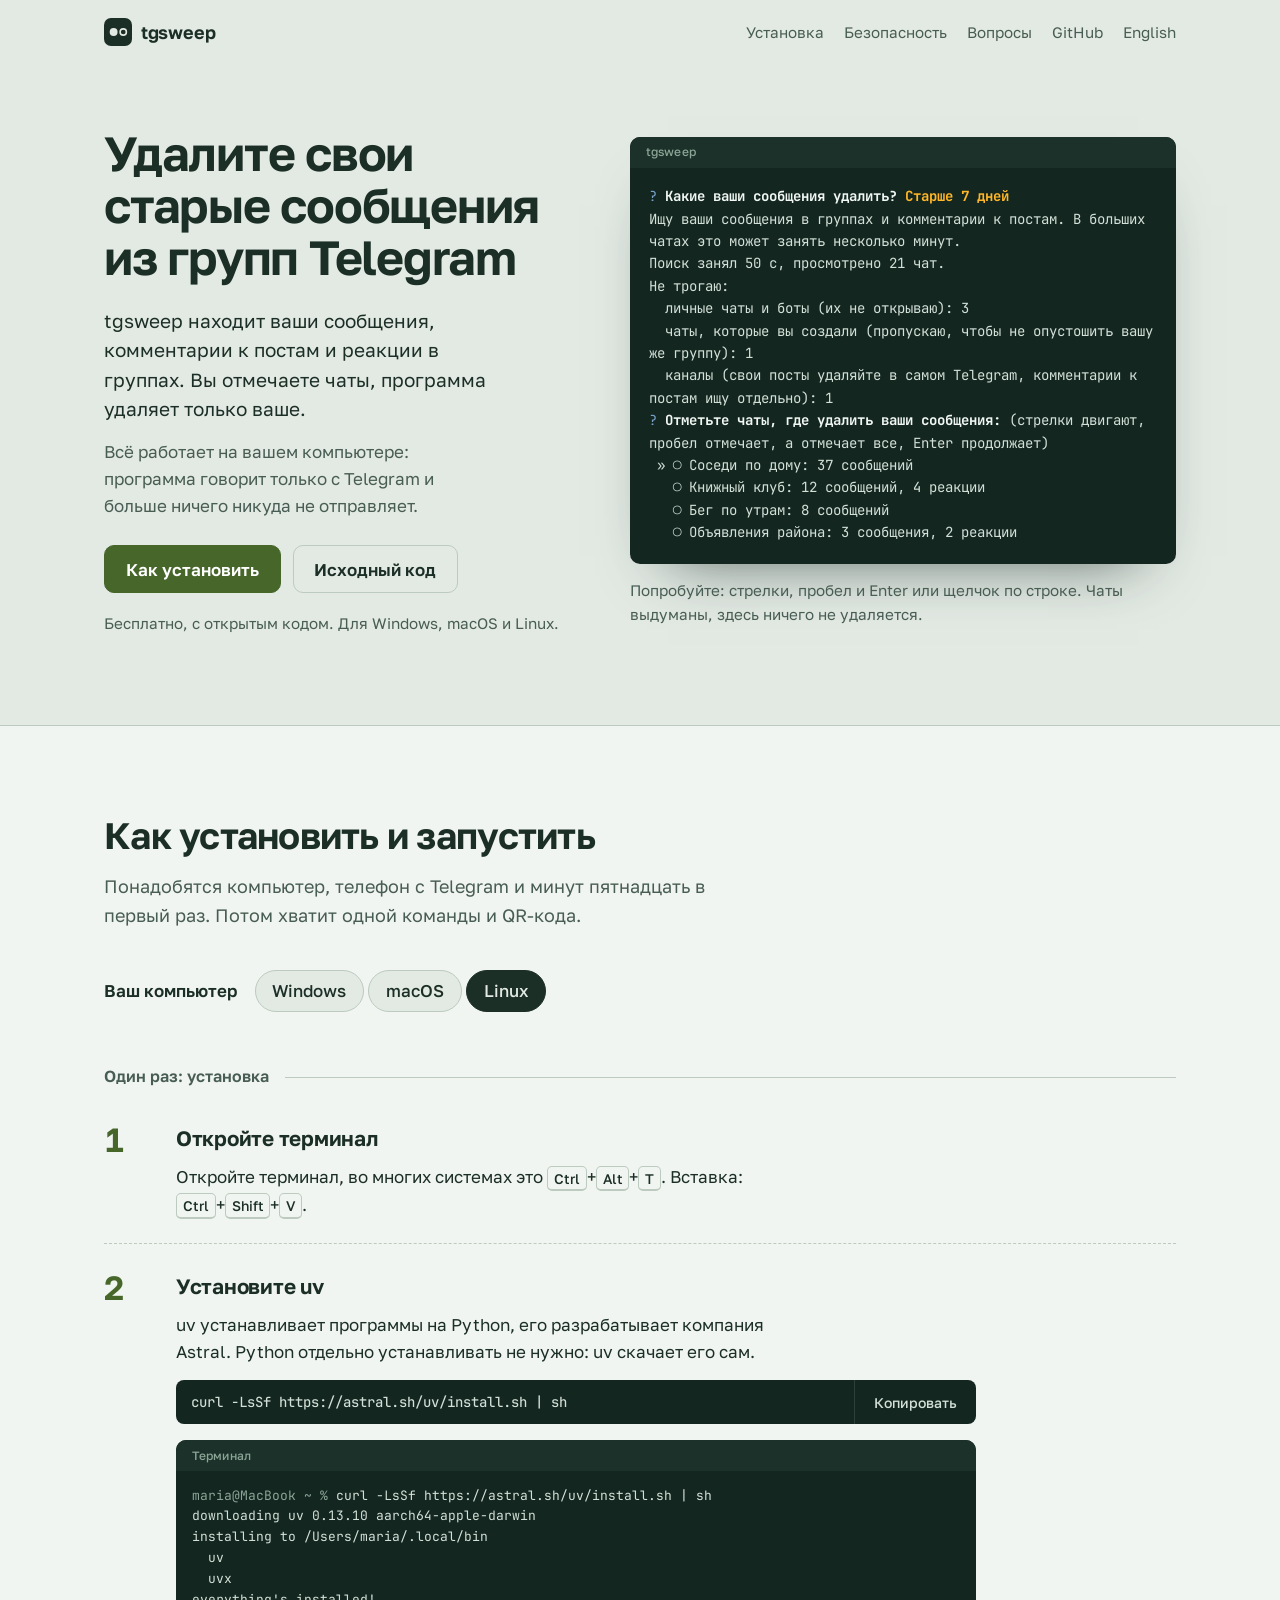
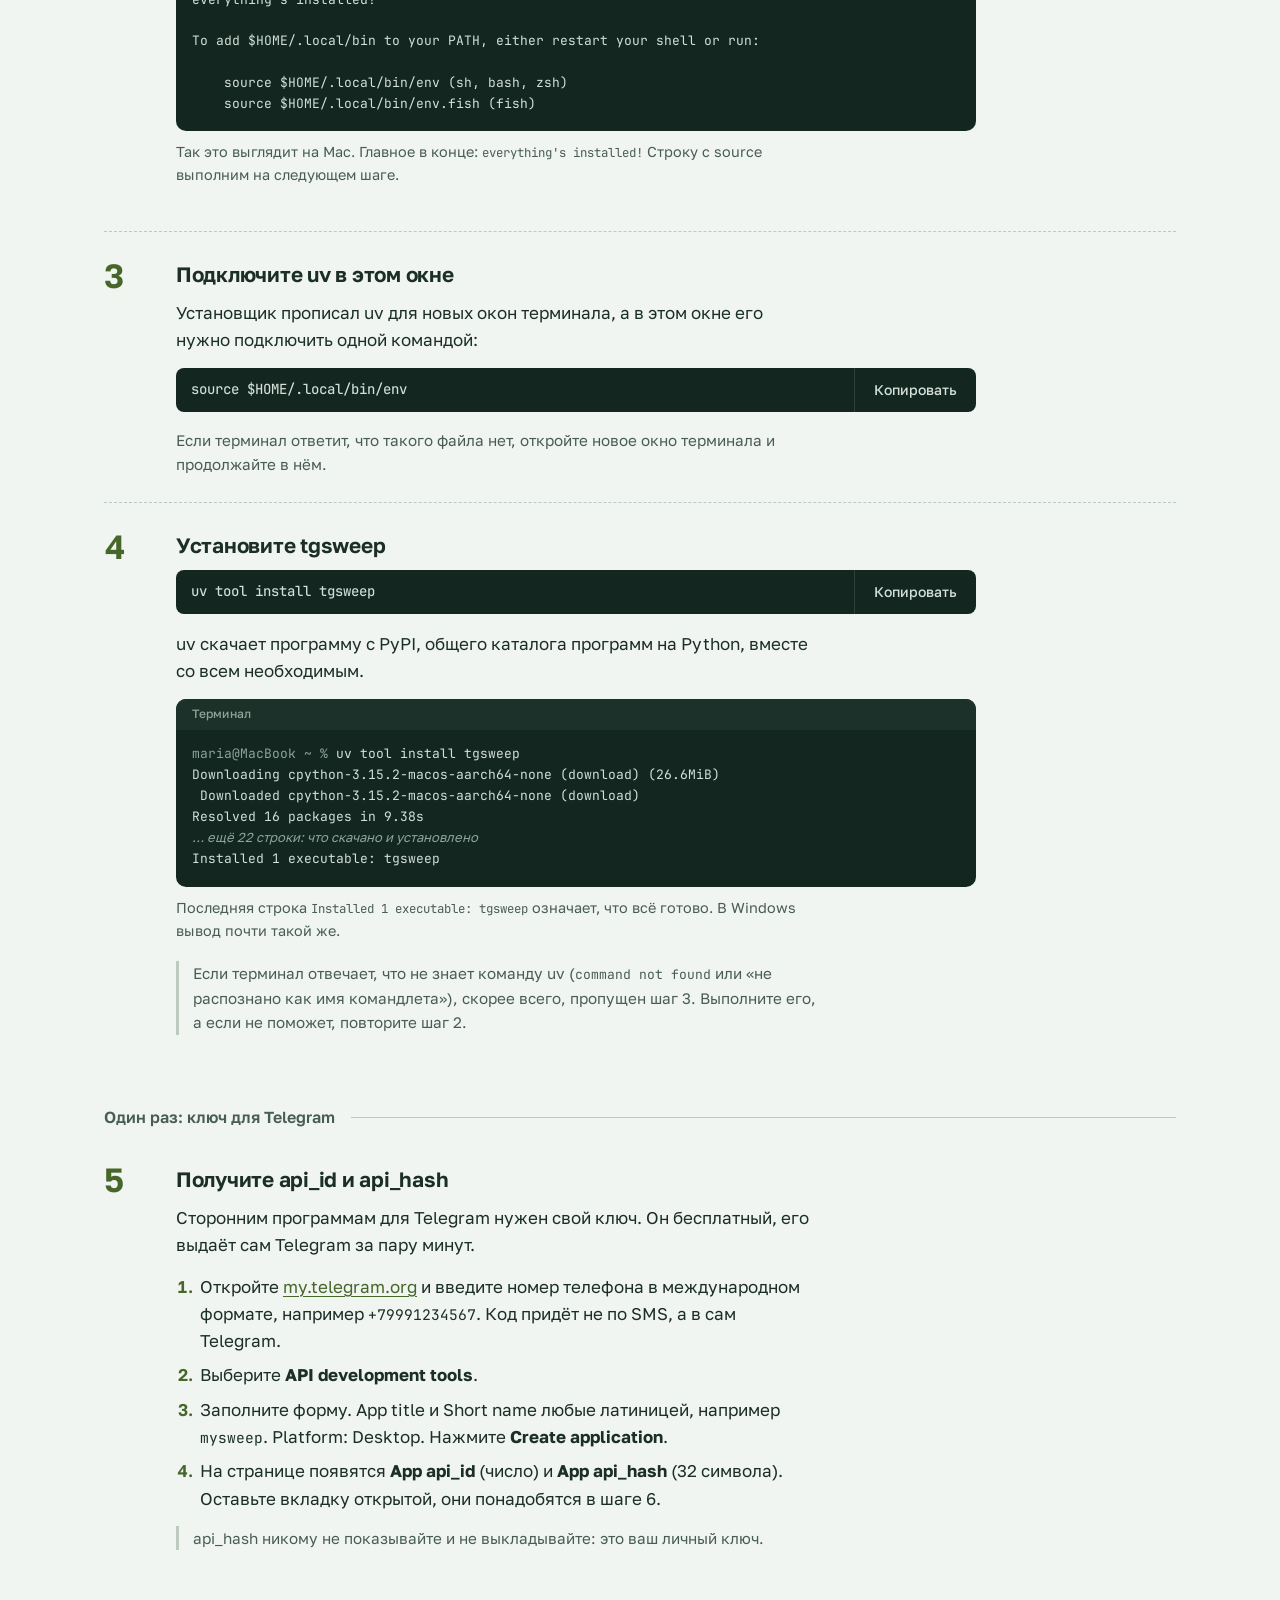
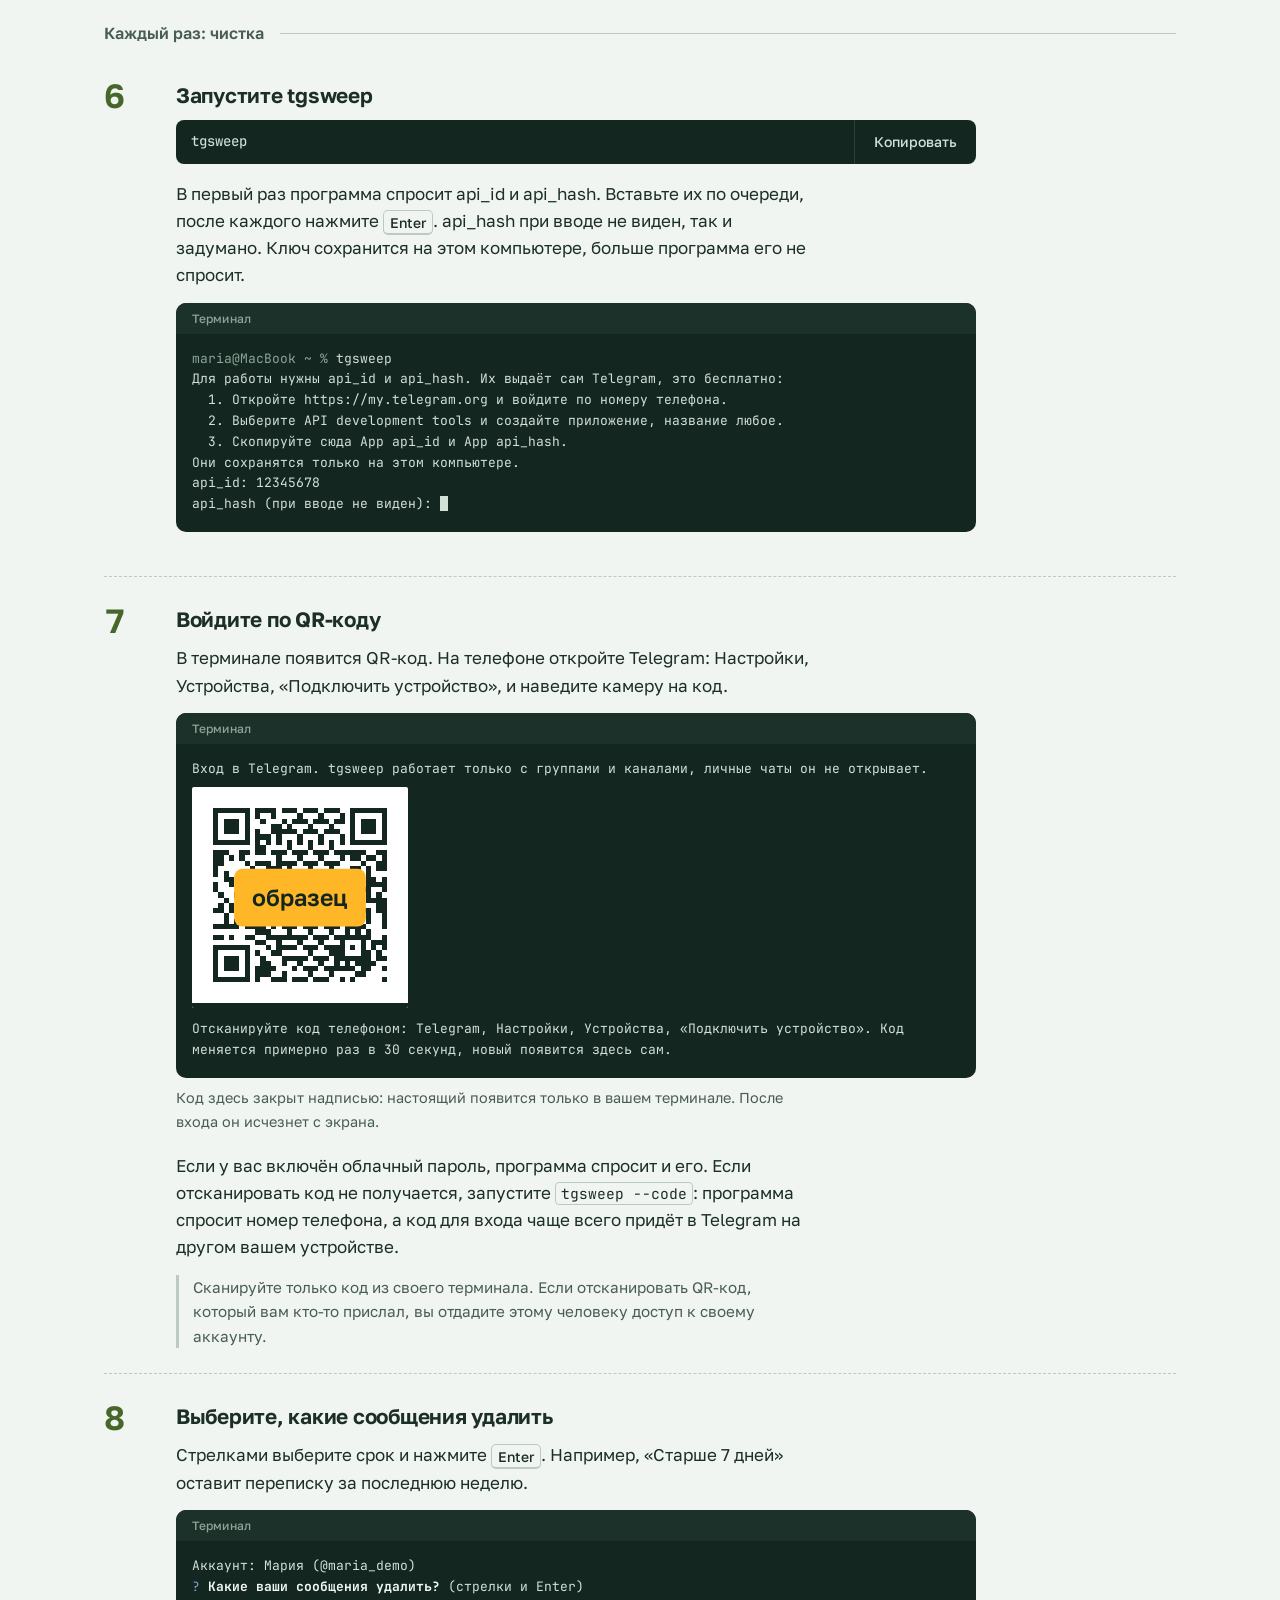
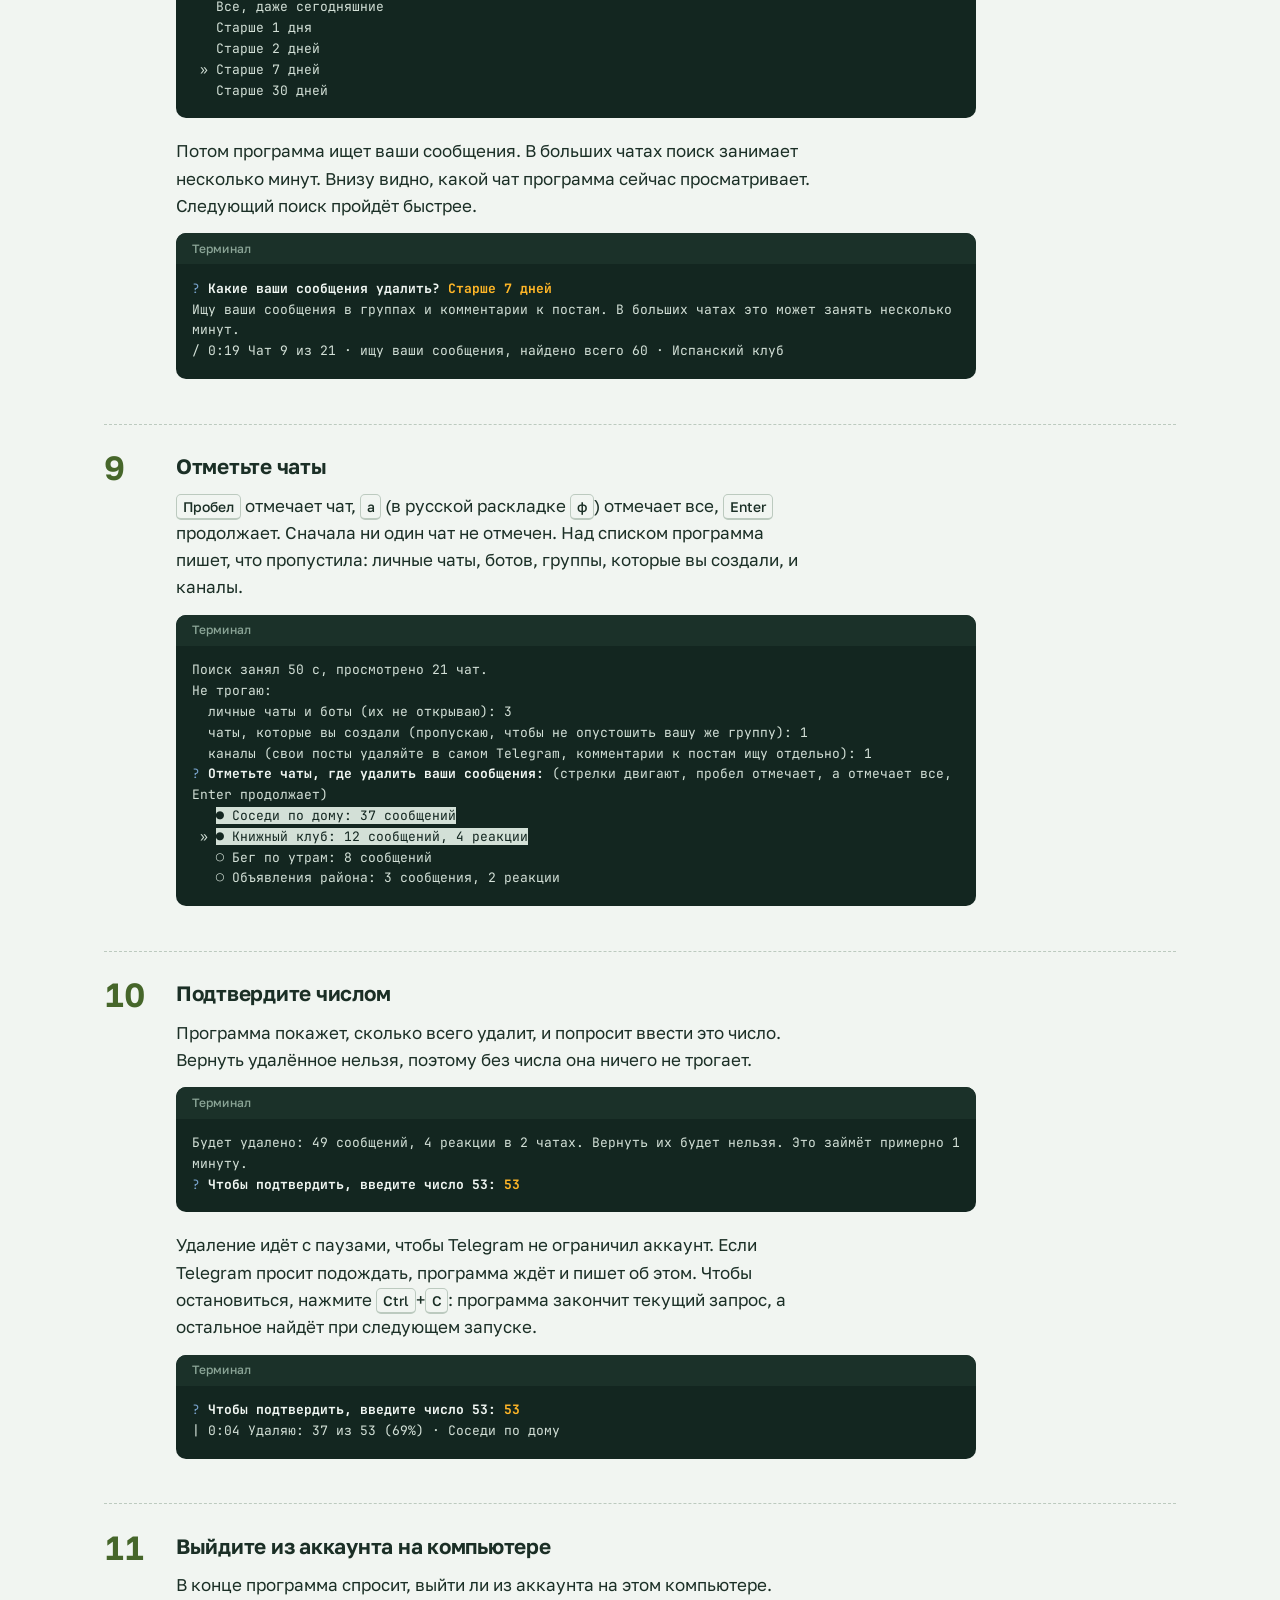
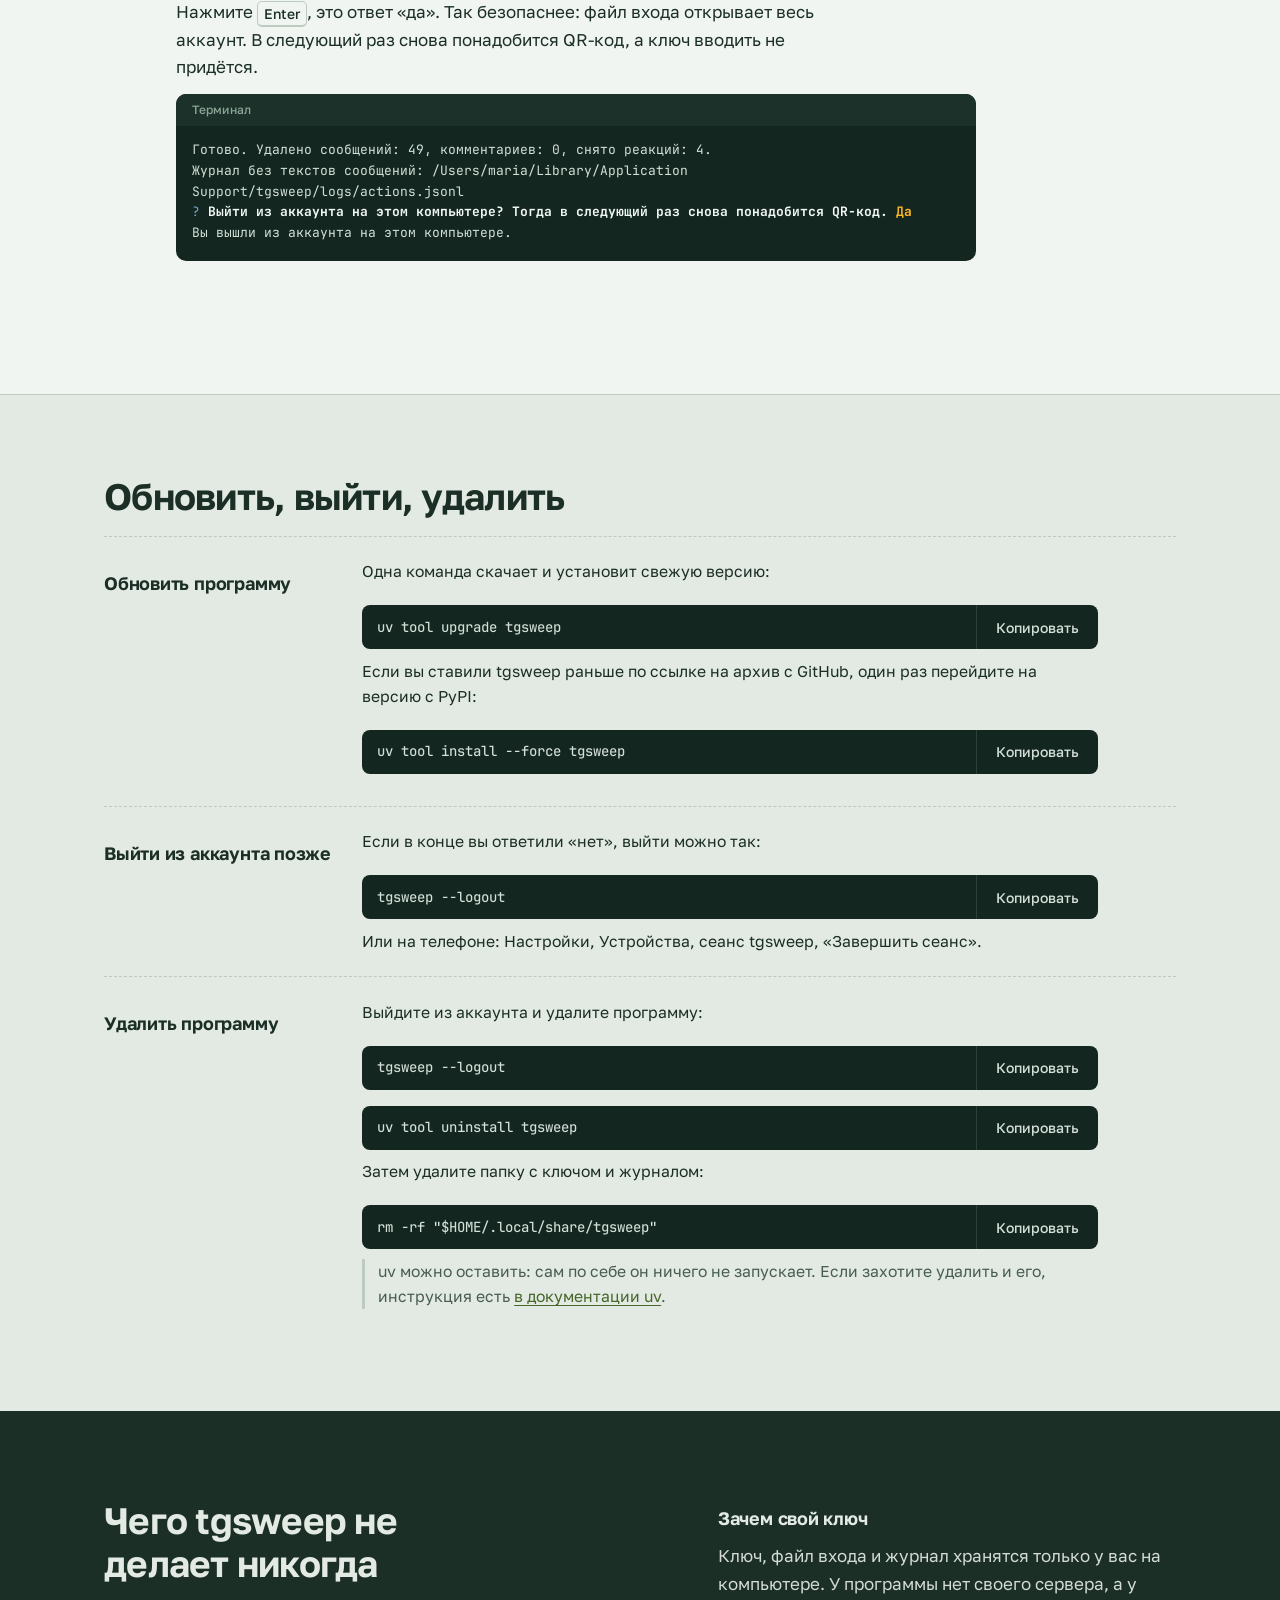
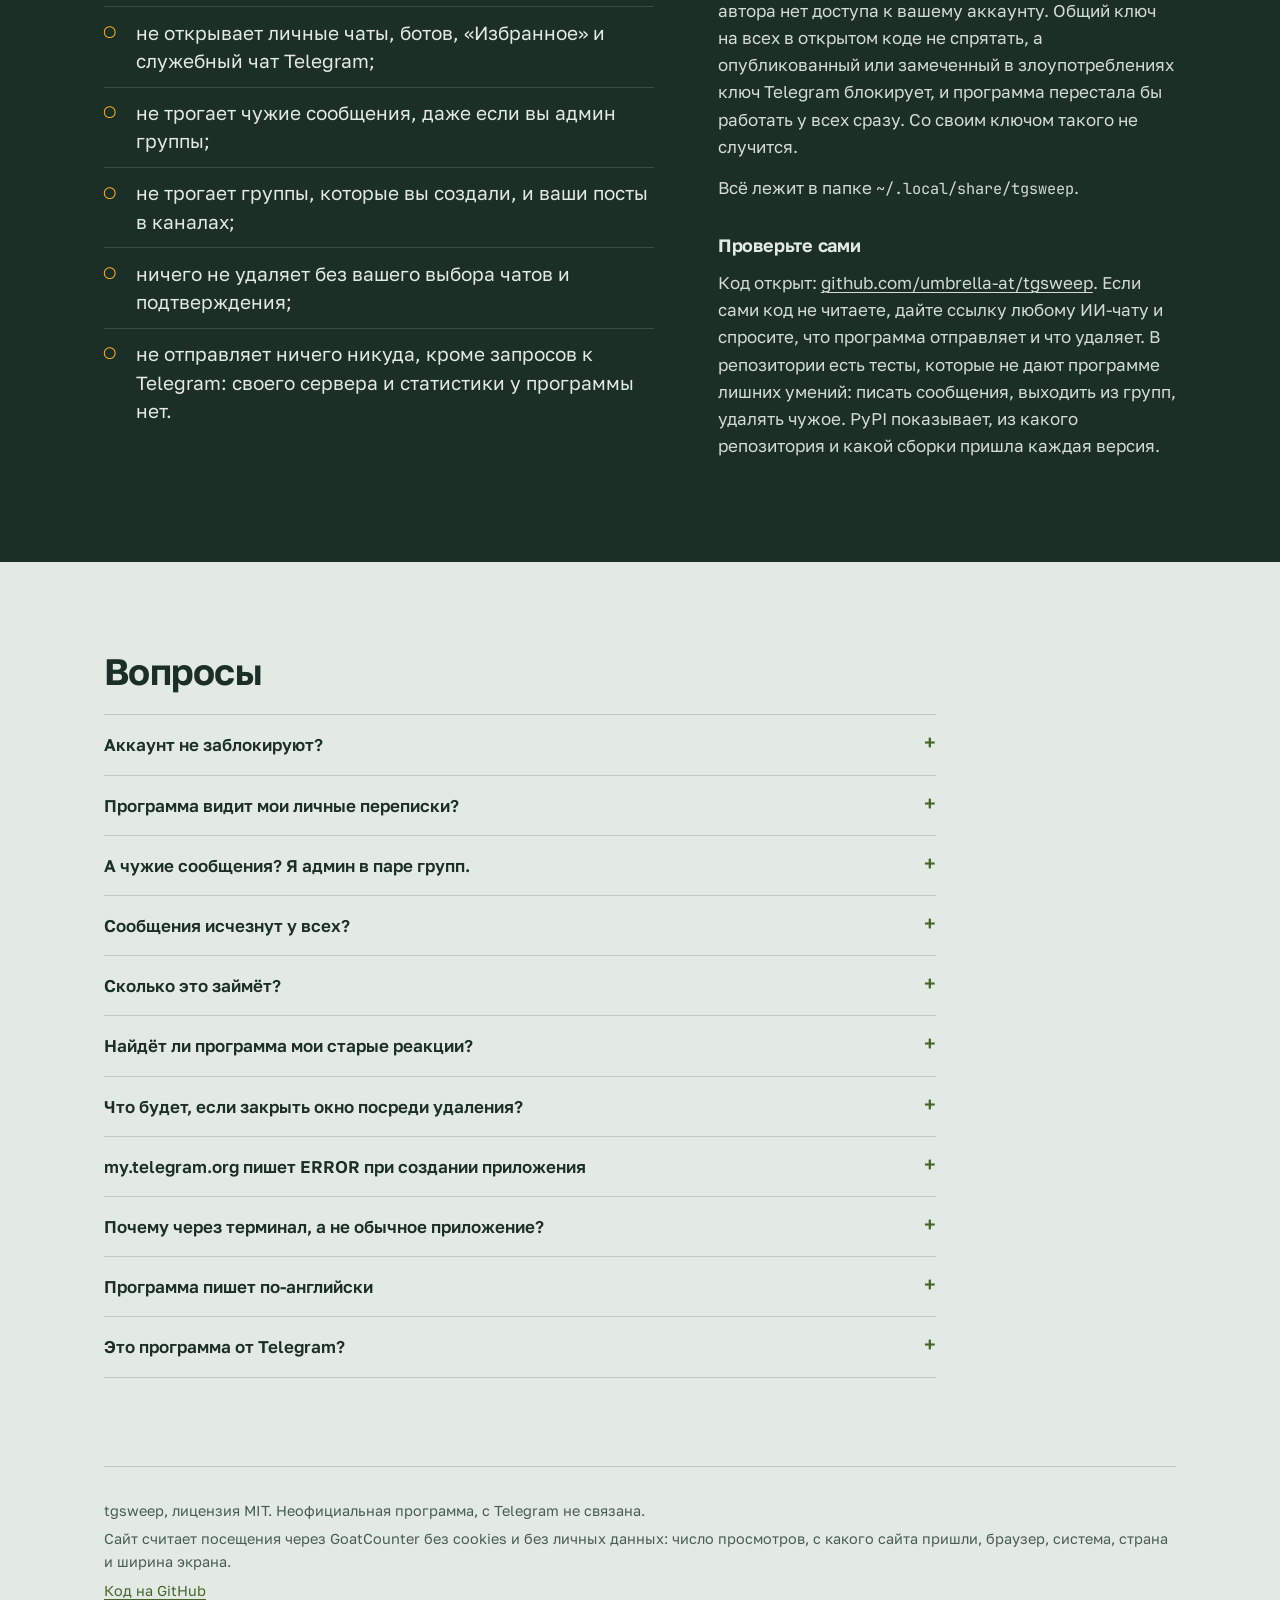
==== commit 17fc856c: "Шаг 4 сайта: вывод настоящей установки tgsweep 0.3.0 с PyPI Макет повторяет установку командой uv to" ====
--- a/site/index.html
+++ b/site/index.html
@@ -181,10 +181,10 @@
           <p>uv скачает программу с PyPI, общего каталога программ на Python, вместе со всем необходимым.</p>
           <figure class="shot">
             <div class="term"><div class="term-bar" aria-hidden="true">Терминал</div><pre class="term-body"><span class="pr">maria@MacBook ~ %</span> uv tool install tgsweep
-Downloading cpython-3.14.7-macos-aarch64-none (download) (25.3MiB)
- Downloaded cpython-3.14.7-macos-aarch64-none (download)
-Resolved 16 packages in 6.44s
-<span class="note">… ещё 24 строки: что скачано и установлено</span>
+Downloading cpython-3.15.2-macos-aarch64-none (download) (26.6MiB)
+ Downloaded cpython-3.15.2-macos-aarch64-none (download)
+Resolved 16 packages in 9.38s
+<span class="note">… ещё 22 строки: что скачано и установлено</span>
 Installed 1 executable: tgsweep</pre></div>
             <figcaption>Последняя строка <samp>Installed 1 executable: tgsweep</samp> означает, что всё готово. В Windows вывод почти такой же.</figcaption>
           </figure>
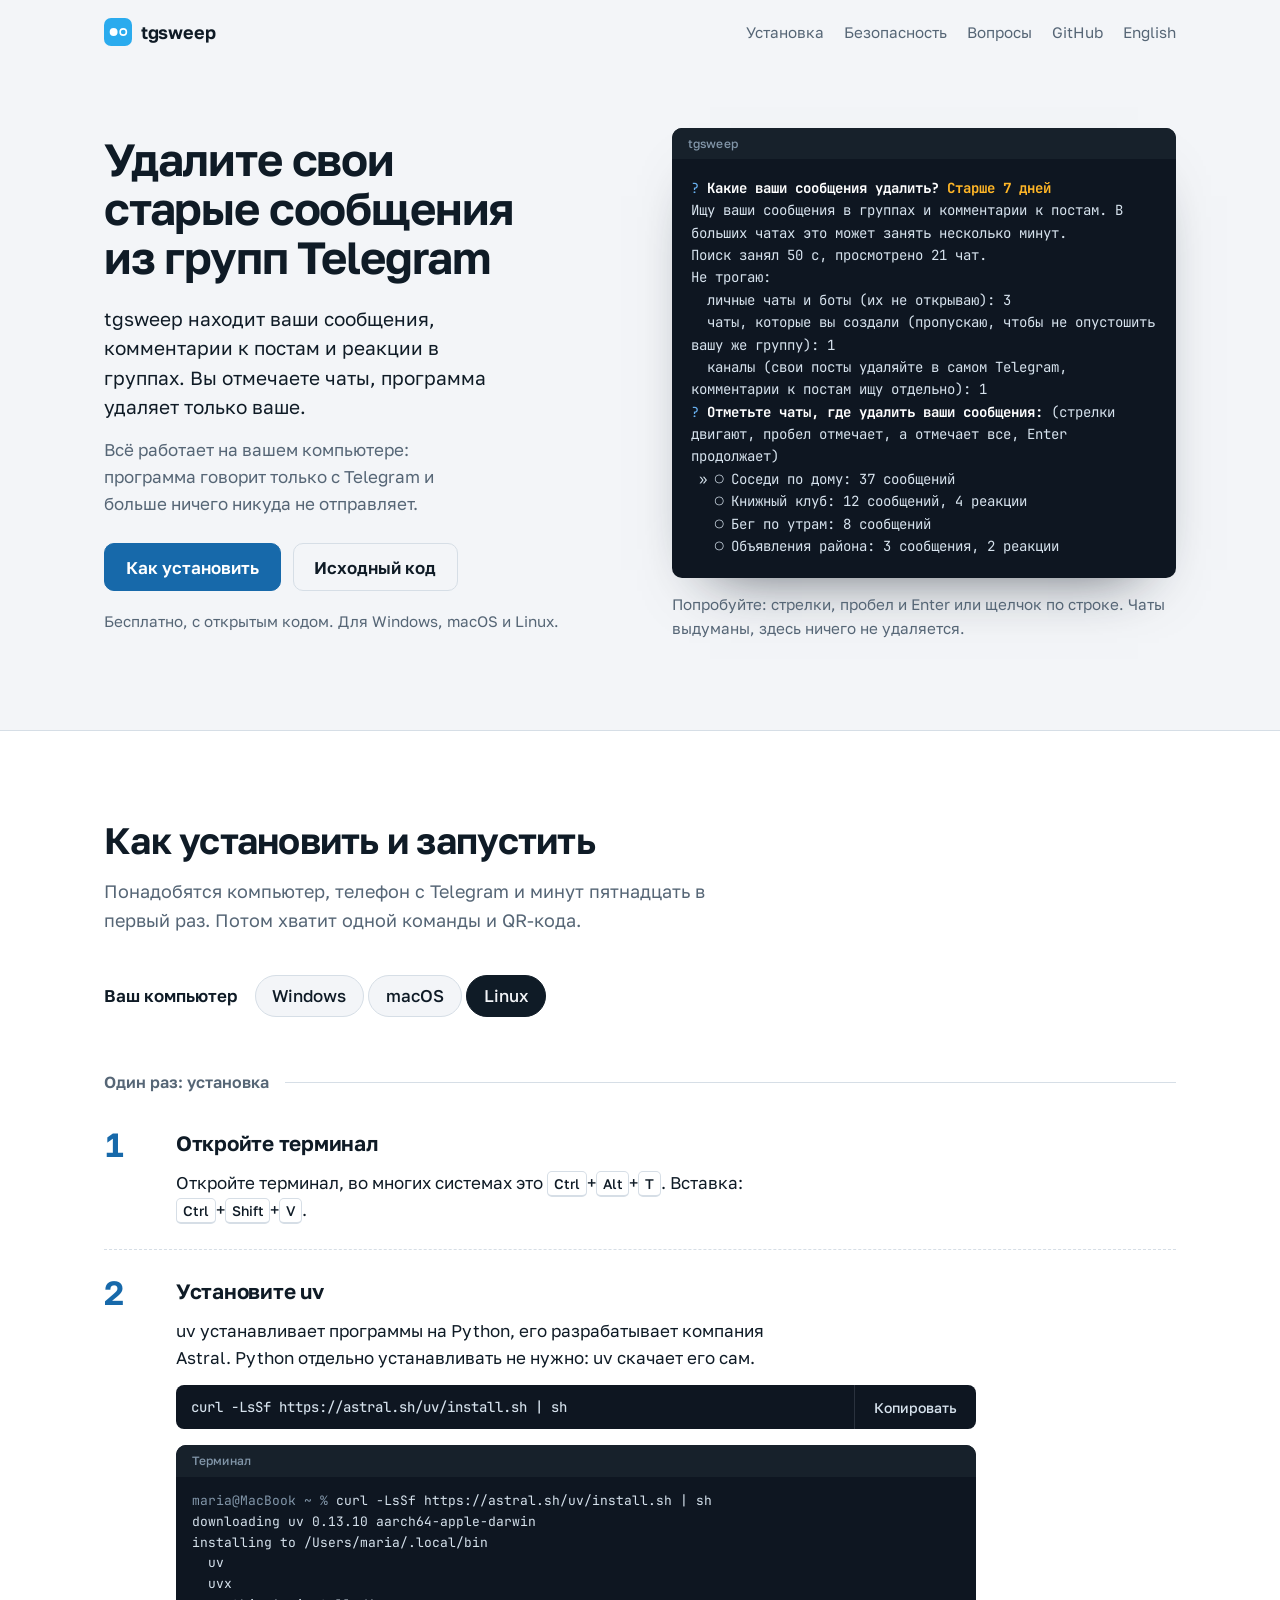
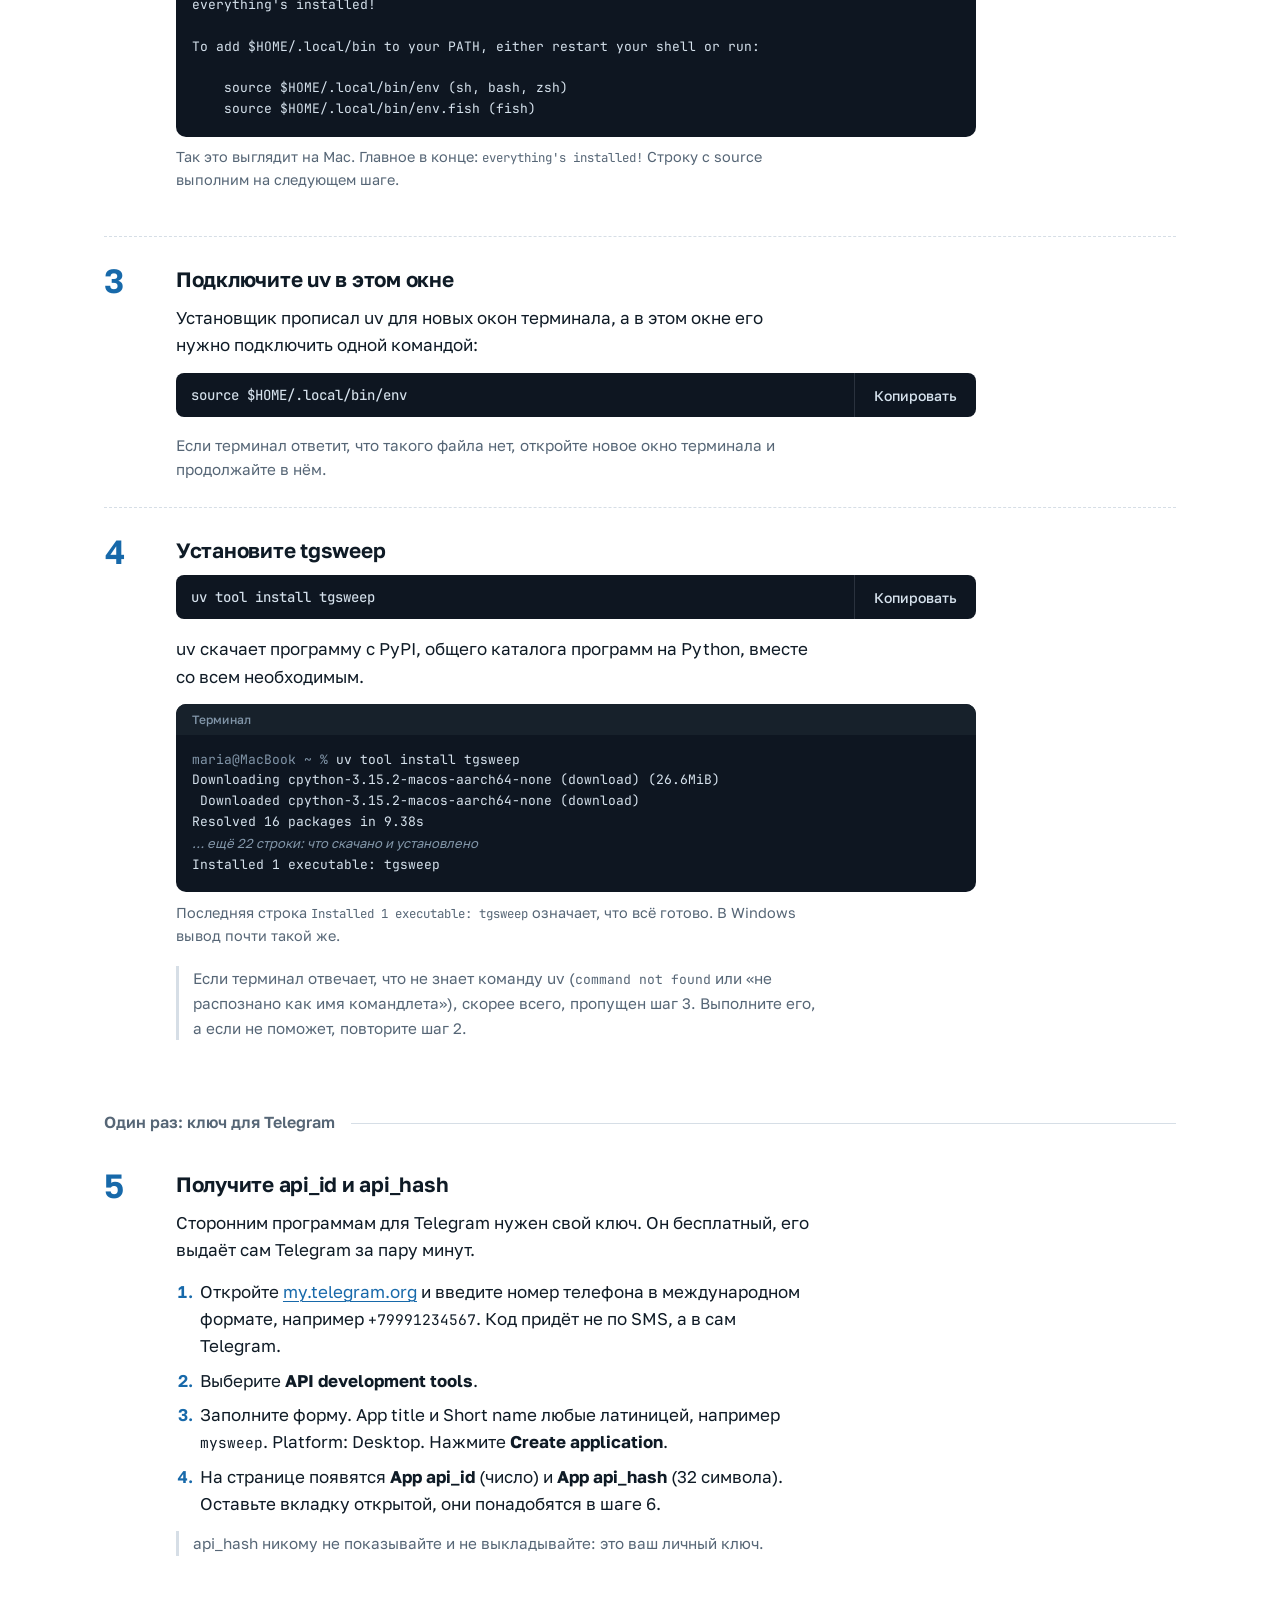
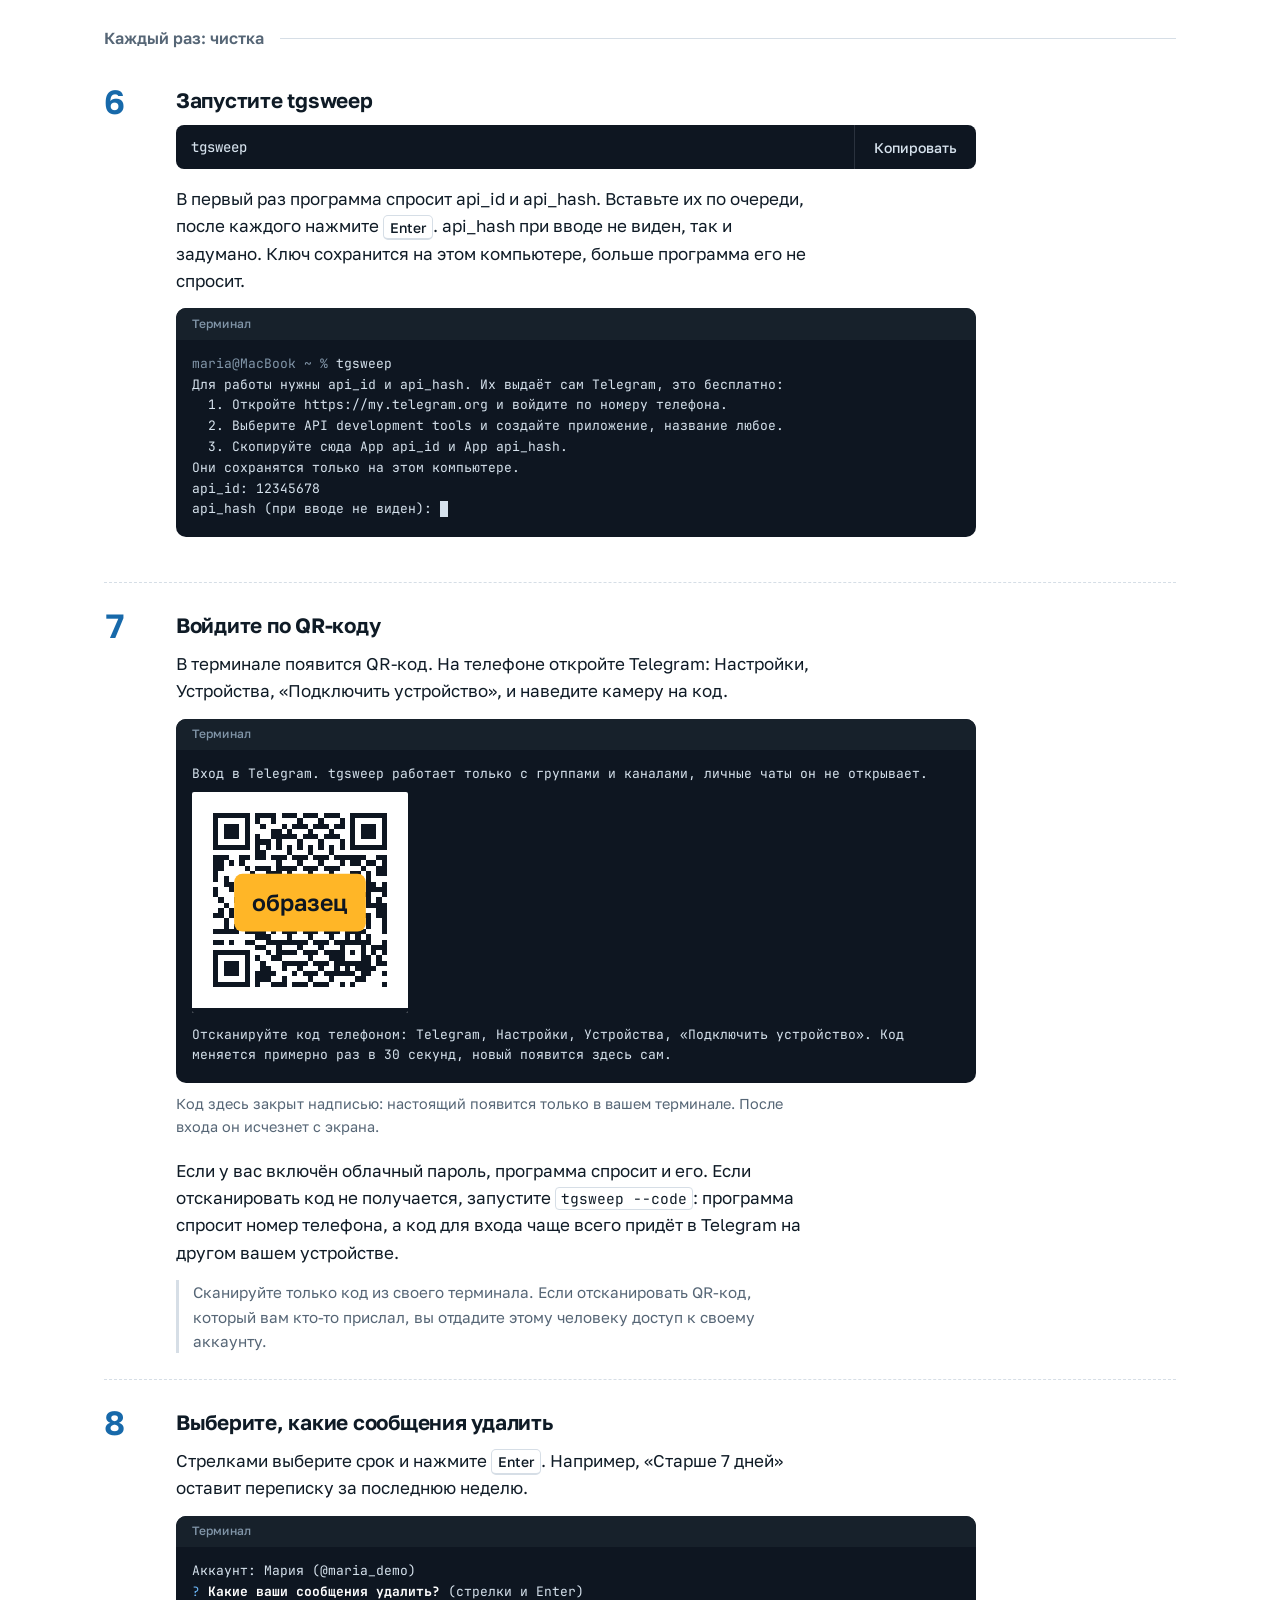
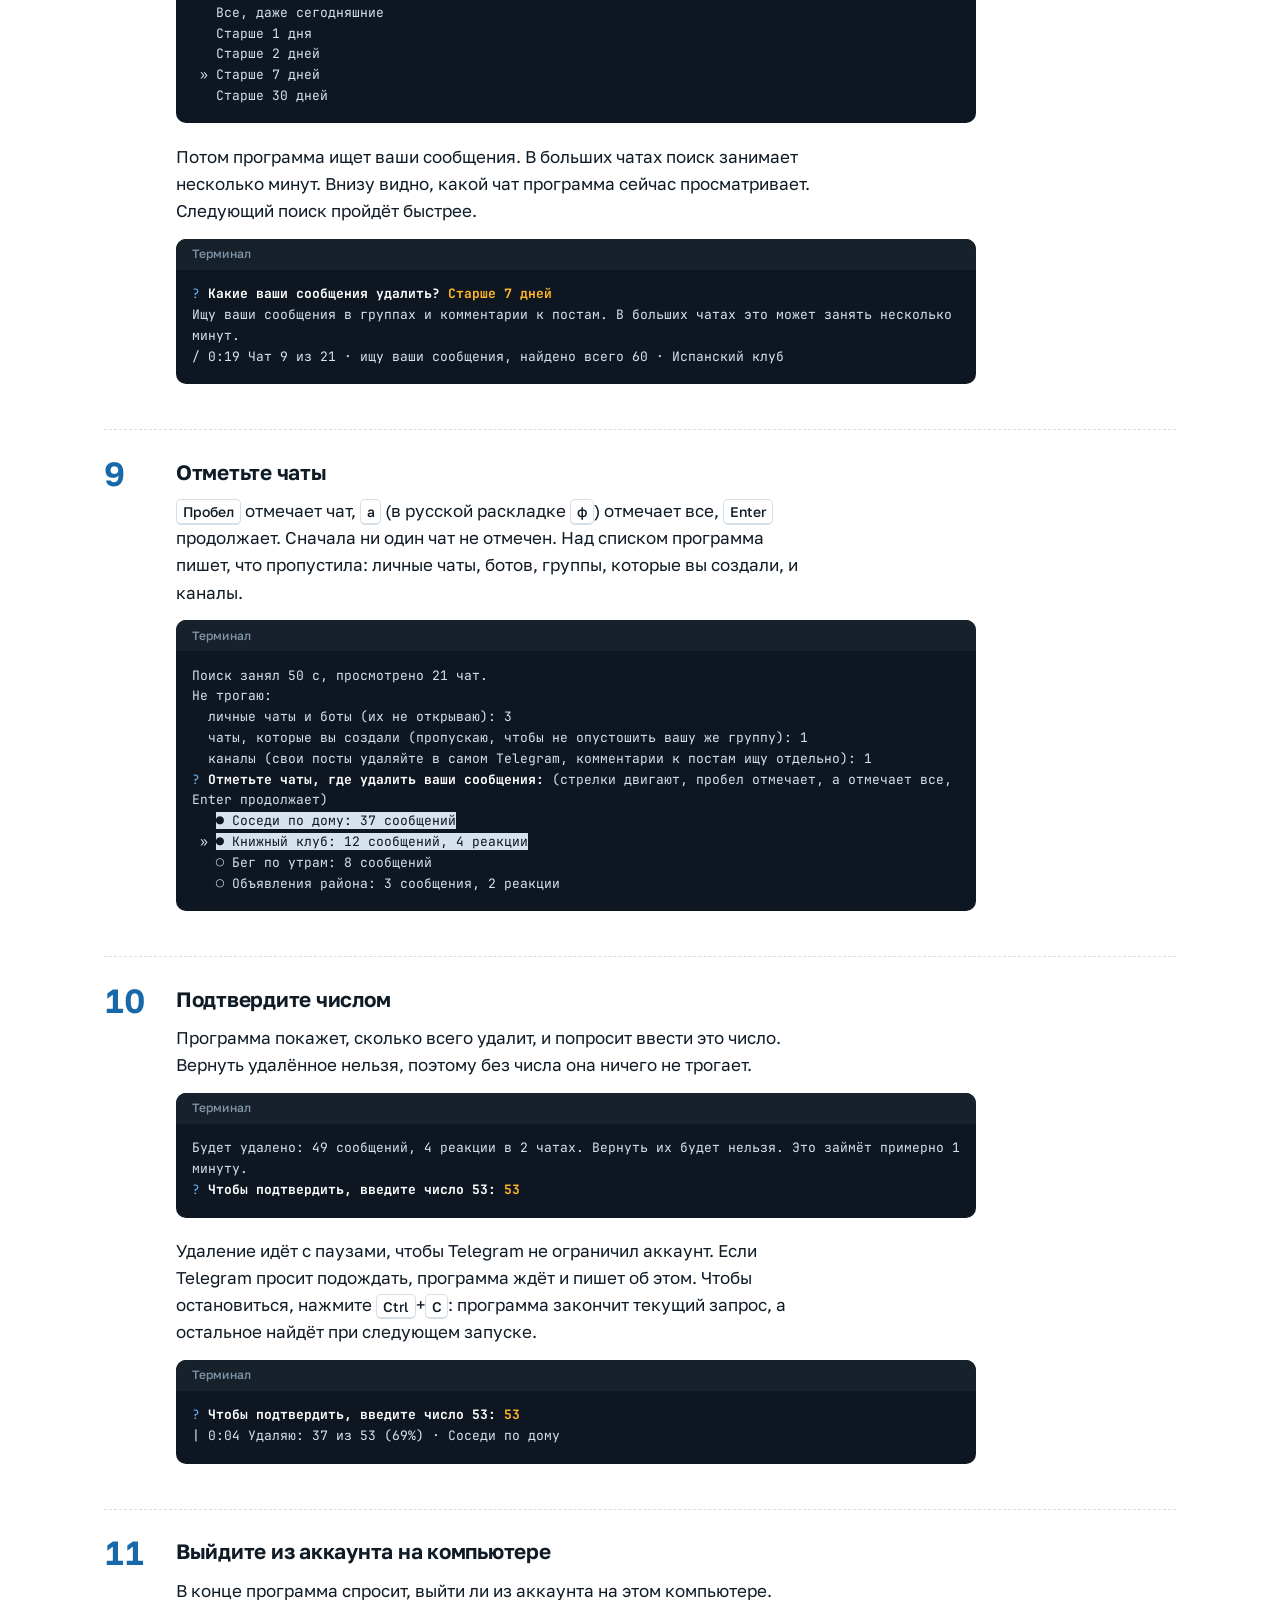
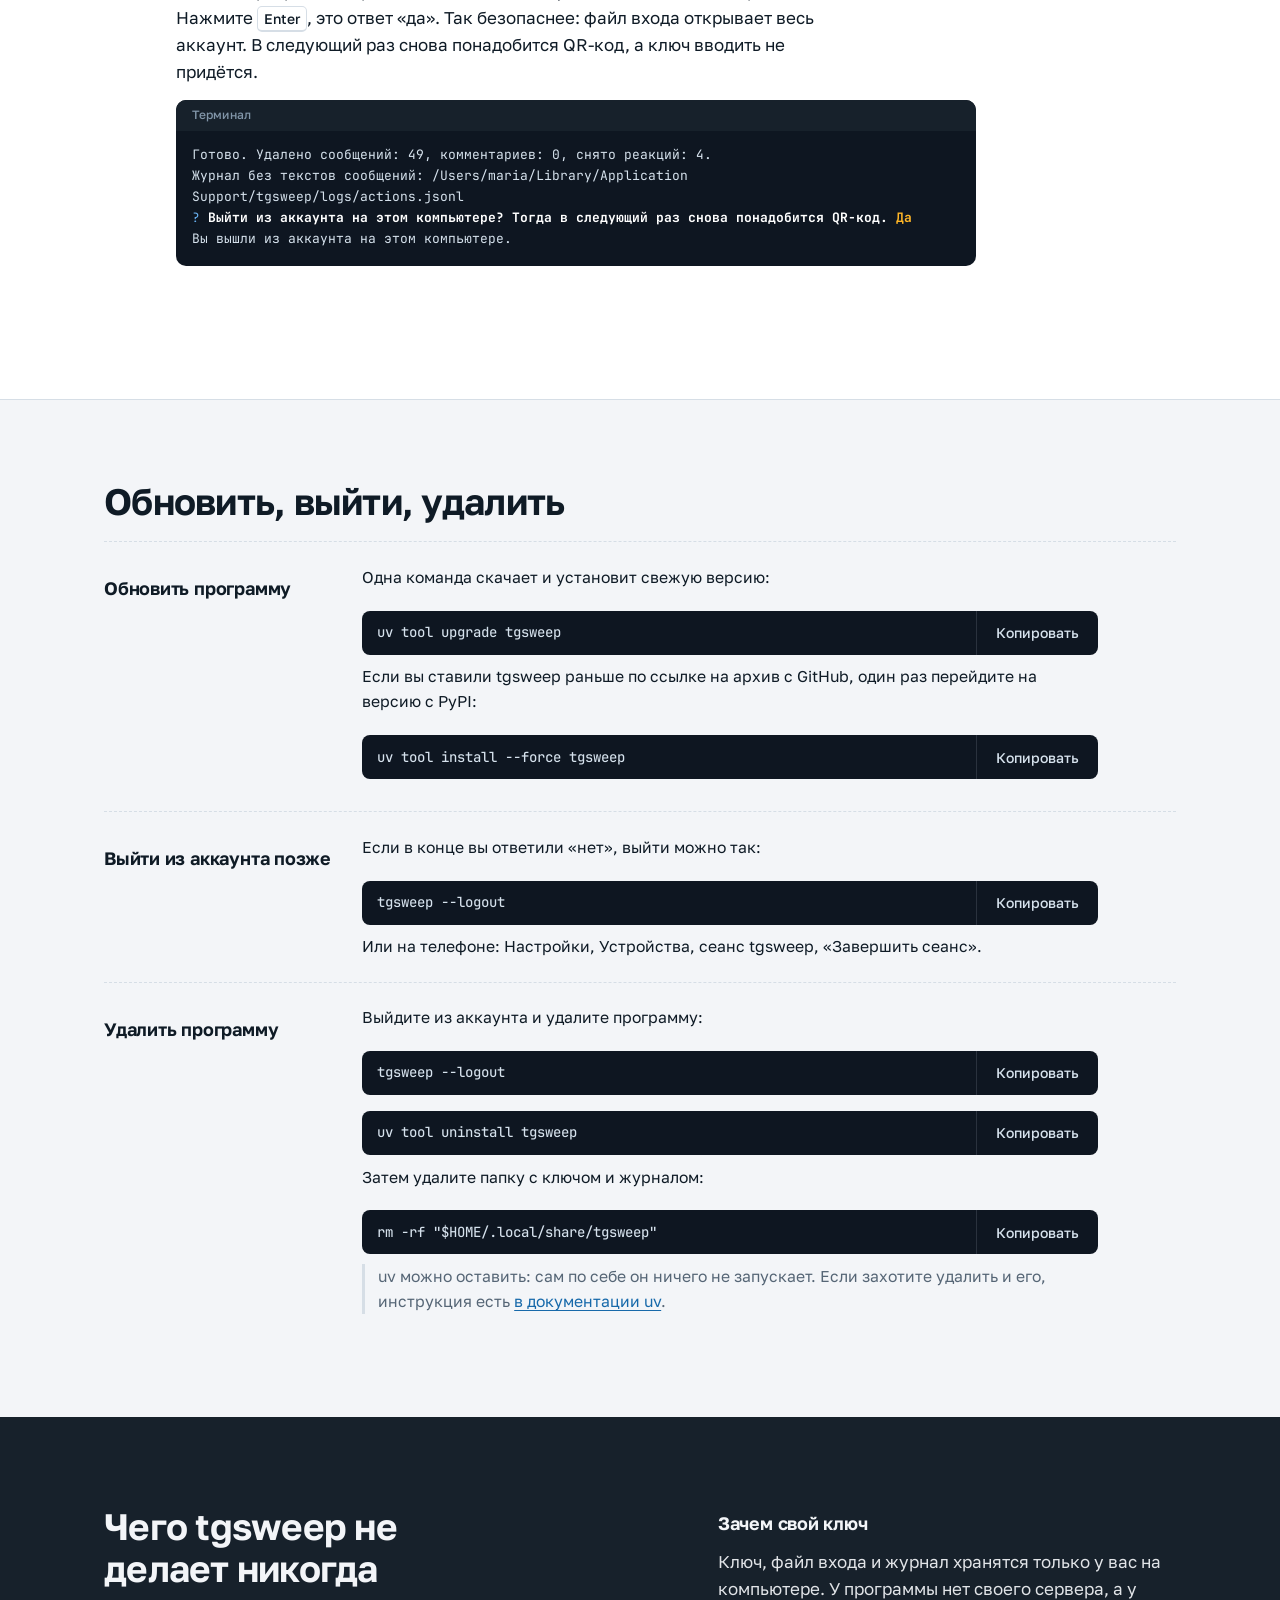
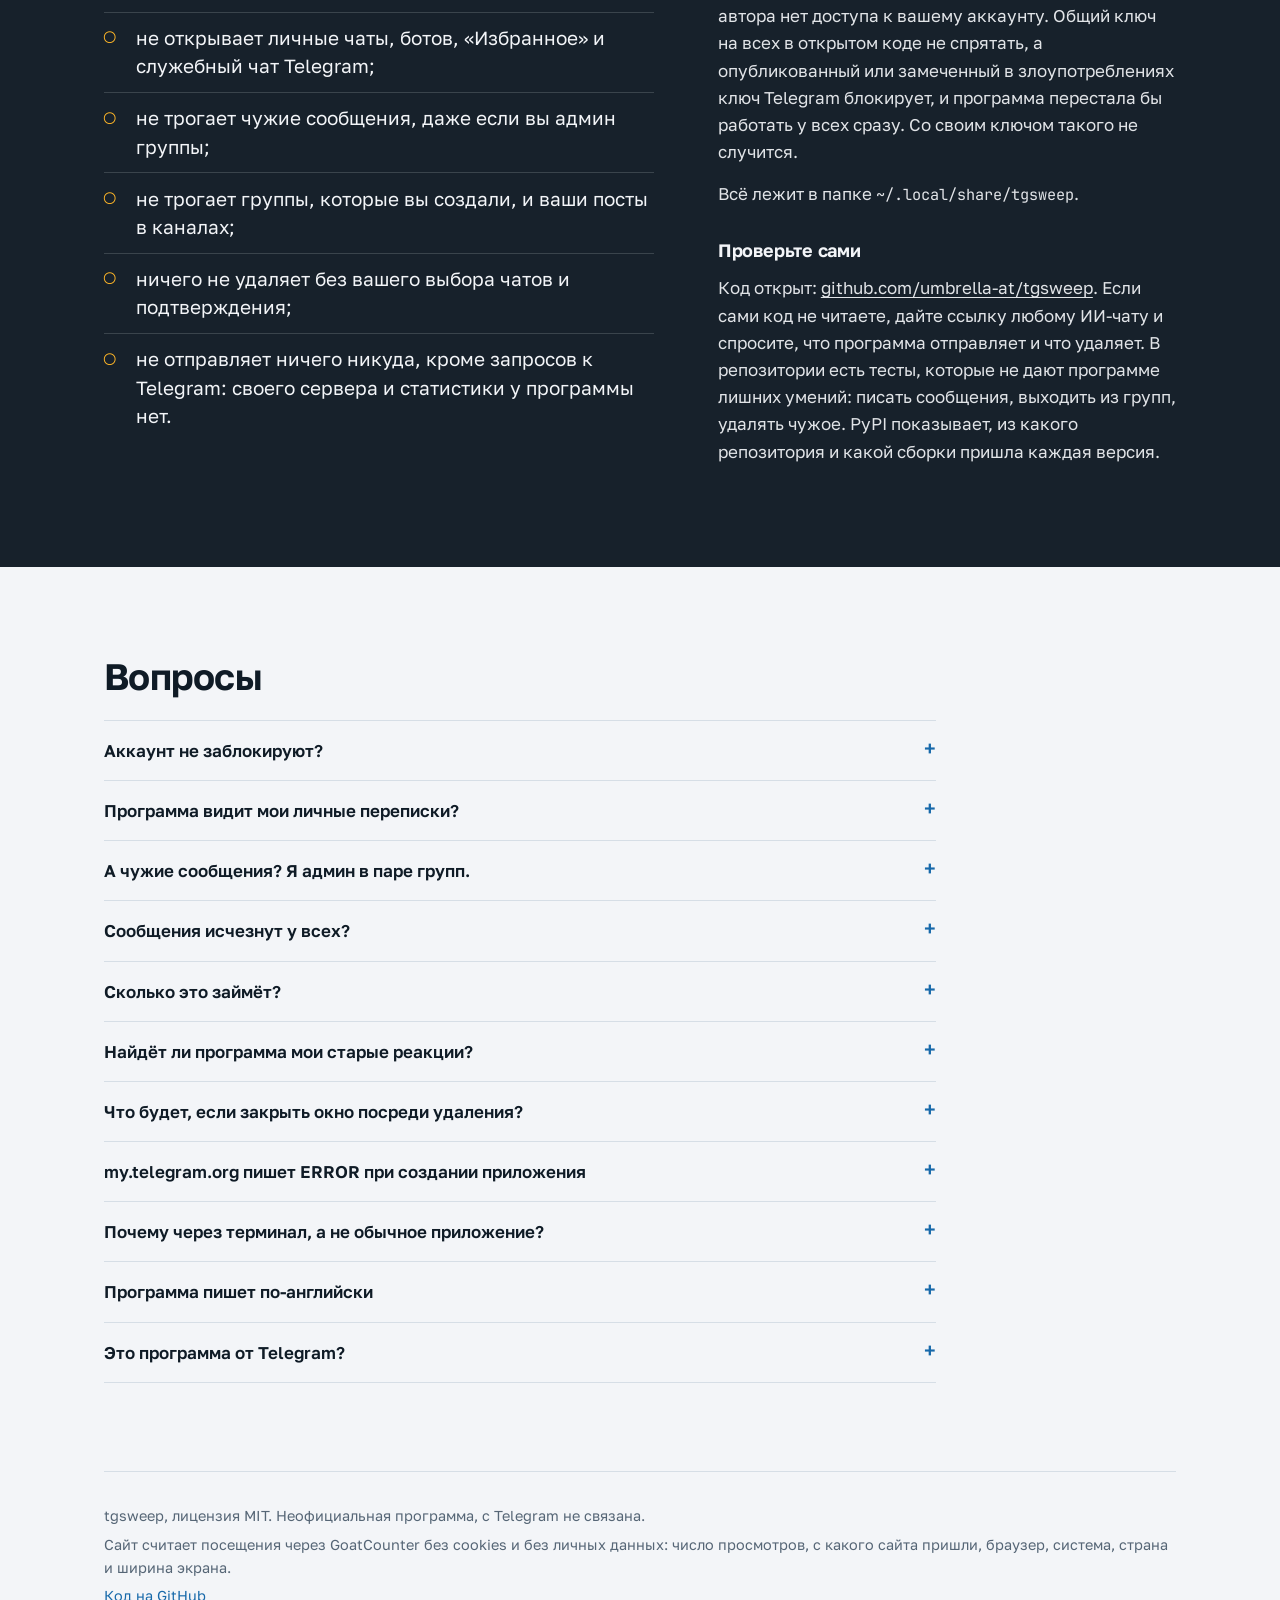
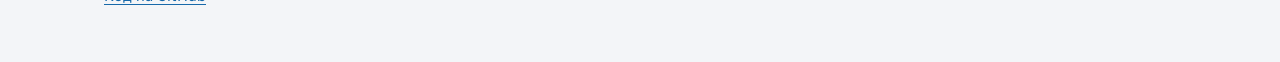
==== commit 527cbd38: "Сайт в цветах Telegram, заголовок без четвёртой строки на 1024 Палитра «Как в приложении»: токены св" ====
--- a/site/index.html
+++ b/site/index.html
@@ -8,8 +8,8 @@
 <title>tgsweep: удалить свои сообщения из групп Telegram</title>
 <meta name="description" content="Бесплатная программа с открытым кодом. Находит ваши сообщения, комментарии и реакции в группах Telegram и удаляет их в чатах, которые вы отметите. Всё работает на вашем компьютере.">
 <meta name="color-scheme" content="light dark">
-<meta name="theme-color" content="#E3EAE4" media="(prefers-color-scheme: light)">
-<meta name="theme-color" content="#0F1914" media="(prefers-color-scheme: dark)">
+<meta name="theme-color" content="#F3F5F8" media="(prefers-color-scheme: light)">
+<meta name="theme-color" content="#0E1621" media="(prefers-color-scheme: dark)">
 <meta property="og:type" content="website">
 <meta property="og:url" content="https://tgsweep.atworks.dev/">
 <meta property="og:title" content="tgsweep: удалить свои сообщения из групп Telegram">
@@ -239,7 +239,7 @@
           <p>В терминале появится QR-код. На телефоне откройте Telegram: Настройки, Устройства, «Подключить устройство», и наведите камеру на код.</p>
           <figure class="shot">
             <div class="term"><div class="term-bar" aria-hidden="true">Терминал</div><pre class="term-body">Вход в Telegram. tgsweep работает только с группами и каналами, личные чаты он не открывает.
-<svg class="qr" viewBox="0 0 41 42" role="img" aria-label="Образец QR-кода, отсканировать его нельзя" shape-rendering="crispEdges"><rect width="41" height="42" fill="#fff"/><path d="M4 4h1v1h-1zM4 5h1v1h-1zM5 4h1v1h-1zM6 4h1v1h-1zM7 4h1v1h-1zM8 4h1v1h-1zM9 4h1v1h-1zM10 4h1v1h-1zM10 5h1v1h-1zM12 4h1v1h-1zM12 5h1v1h-1zM13 4h1v1h-1zM14 4h1v1h-1zM15 4h1v1h-1zM15 5h1v1h-1zM17 4h1v1h-1zM18 4h1v1h-1zM19 4h1v1h-1zM20 5h1v1h-1zM21 4h1v1h-1zM22 4h1v1h-1zM23 4h1v1h-1zM24 5h1v1h-1zM25 4h1v1h-1zM26 4h1v1h-1zM27 4h1v1h-1zM28 5h1v1h-1zM30 4h1v1h-1zM30 5h1v1h-1zM31 4h1v1h-1zM32 4h1v1h-1zM33 4h1v1h-1zM34 4h1v1h-1zM35 4h1v1h-1zM36 4h1v1h-1zM36 5h1v1h-1zM4 6h1v1h-1zM4 7h1v1h-1zM6 6h1v1h-1zM6 7h1v1h-1zM7 6h1v1h-1zM7 7h1v1h-1zM8 6h1v1h-1zM8 7h1v1h-1zM10 6h1v1h-1zM10 7h1v1h-1zM13 6h1v1h-1zM15 7h1v1h-1zM16 7h1v1h-1zM17 6h1v1h-1zM18 7h1v1h-1zM19 6h1v1h-1zM20 6h1v1h-1zM21 6h1v1h-1zM22 7h1v1h-1zM23 6h1v1h-1zM24 6h1v1h-1zM25 6h1v1h-1zM26 7h1v1h-1zM27 6h1v1h-1zM28 6h1v1h-1zM30 6h1v1h-1zM30 7h1v1h-1zM32 6h1v1h-1zM32 7h1v1h-1zM33 6h1v1h-1zM33 7h1v1h-1zM34 6h1v1h-1zM34 7h1v1h-1zM36 6h1v1h-1zM36 7h1v1h-1zM4 8h1v1h-1zM4 9h1v1h-1zM6 8h1v1h-1zM7 8h1v1h-1zM8 8h1v1h-1zM10 8h1v1h-1zM10 9h1v1h-1zM12 8h1v1h-1zM12 9h1v1h-1zM13 9h1v1h-1zM14 9h1v1h-1zM15 8h1v1h-1zM16 8h1v1h-1zM16 9h1v1h-1zM17 8h1v1h-1zM18 8h1v1h-1zM19 8h1v1h-1zM20 9h1v1h-1zM21 8h1v1h-1zM22 8h1v1h-1zM23 8h1v1h-1zM24 9h1v1h-1zM25 8h1v1h-1zM26 8h1v1h-1zM27 8h1v1h-1zM28 9h1v1h-1zM30 8h1v1h-1zM30 9h1v1h-1zM32 8h1v1h-1zM33 8h1v1h-1zM34 8h1v1h-1zM36 8h1v1h-1zM36 9h1v1h-1zM4 10h1v1h-1zM5 10h1v1h-1zM6 10h1v1h-1zM7 10h1v1h-1zM8 10h1v1h-1zM9 10h1v1h-1zM10 10h1v1h-1zM12 10h1v1h-1zM12 11h1v1h-1zM13 11h1v1h-1zM14 10h1v1h-1zM16 10h1v1h-1zM18 10h1v1h-1zM18 11h1v1h-1zM20 10h1v1h-1zM22 10h1v1h-1zM22 11h1v1h-1zM24 10h1v1h-1zM26 10h1v1h-1zM26 11h1v1h-1zM28 10h1v1h-1zM30 10h1v1h-1zM31 10h1v1h-1zM32 10h1v1h-1zM33 10h1v1h-1zM34 10h1v1h-1zM35 10h1v1h-1zM36 10h1v1h-1zM4 12h1v1h-1zM4 13h1v1h-1zM5 12h1v1h-1zM5 13h1v1h-1zM6 12h1v1h-1zM7 13h1v1h-1zM9 12h1v1h-1zM9 13h1v1h-1zM10 12h1v1h-1zM12 12h1v1h-1zM13 12h1v1h-1zM15 12h1v1h-1zM16 12h1v1h-1zM16 13h1v1h-1zM17 12h1v1h-1zM19 12h1v1h-1zM20 12h1v1h-1zM20 13h1v1h-1zM21 12h1v1h-1zM23 12h1v1h-1zM24 12h1v1h-1zM24 13h1v1h-1zM25 12h1v1h-1zM27 12h1v1h-1zM28 12h1v1h-1zM28 13h1v1h-1zM29 12h1v1h-1zM30 12h1v1h-1zM30 13h1v1h-1zM31 12h1v1h-1zM31 13h1v1h-1zM32 12h1v1h-1zM33 13h1v1h-1zM34 13h1v1h-1zM35 12h1v1h-1zM36 12h1v1h-1zM36 13h1v1h-1zM4 14h1v1h-1zM4 15h1v1h-1zM5 14h1v1h-1zM10 14h1v1h-1zM11 15h1v1h-1zM12 14h1v1h-1zM13 14h1v1h-1zM14 14h1v1h-1zM14 15h1v1h-1zM15 15h1v1h-1zM16 14h1v1h-1zM16 15h1v1h-1zM17 14h1v1h-1zM18 14h1v1h-1zM18 15h1v1h-1zM19 14h1v1h-1zM21 14h1v1h-1zM22 14h1v1h-1zM22 15h1v1h-1zM23 14h1v1h-1zM25 14h1v1h-1zM26 14h1v1h-1zM26 15h1v1h-1zM27 14h1v1h-1zM30 15h1v1h-1zM31 15h1v1h-1zM32 14h1v1h-1zM33 15h1v1h-1zM35 14h1v1h-1zM35 15h1v1h-1zM36 14h1v1h-1zM36 15h1v1h-1zM4 16h1v1h-1zM6 16h1v1h-1zM6 17h1v1h-1zM7 17h1v1h-1zM9 16h1v1h-1zM10 16h1v1h-1zM11 16h1v1h-1zM12 16h1v1h-1zM12 17h1v1h-1zM13 16h1v1h-1zM14 16h1v1h-1zM14 17h1v1h-1zM17 16h1v1h-1zM19 16h1v1h-1zM20 16h1v1h-1zM20 17h1v1h-1zM21 16h1v1h-1zM23 16h1v1h-1zM24 16h1v1h-1zM24 17h1v1h-1zM25 16h1v1h-1zM27 16h1v1h-1zM28 16h1v1h-1zM28 17h1v1h-1zM29 16h1v1h-1zM29 17h1v1h-1zM30 16h1v1h-1zM30 17h1v1h-1zM31 16h1v1h-1zM31 17h1v1h-1zM33 16h1v1h-1zM33 17h1v1h-1zM34 17h1v1h-1zM36 17h1v1h-1zM4 18h1v1h-1zM4 19h1v1h-1zM7 18h1v1h-1zM10 18h1v1h-1zM12 19h1v1h-1zM13 18h1v1h-1zM13 19h1v1h-1zM14 18h1v1h-1zM15 18h1v1h-1zM17 18h1v1h-1zM18 18h1v1h-1zM18 19h1v1h-1zM19 18h1v1h-1zM21 18h1v1h-1zM22 18h1v1h-1zM22 19h1v1h-1zM23 18h1v1h-1zM25 18h1v1h-1zM26 18h1v1h-1zM26 19h1v1h-1zM27 18h1v1h-1zM29 19h1v1h-1zM32 19h1v1h-1zM33 18h1v1h-1zM33 19h1v1h-1zM34 18h1v1h-1zM35 18h1v1h-1zM36 18h1v1h-1zM36 19h1v1h-1zM5 20h1v1h-1zM6 21h1v1h-1zM8 20h1v1h-1zM9 21h1v1h-1zM10 20h1v1h-1zM11 21h1v1h-1zM12 21h1v1h-1zM13 20h1v1h-1zM14 20h1v1h-1zM14 21h1v1h-1zM15 20h1v1h-1zM16 20h1v1h-1zM16 21h1v1h-1zM17 20h1v1h-1zM19 20h1v1h-1zM20 20h1v1h-1zM20 21h1v1h-1zM21 20h1v1h-1zM23 20h1v1h-1zM24 20h1v1h-1zM24 21h1v1h-1zM25 20h1v1h-1zM27 20h1v1h-1zM28 20h1v1h-1zM28 21h1v1h-1zM30 20h1v1h-1zM31 20h1v1h-1zM31 21h1v1h-1zM33 20h1v1h-1zM33 21h1v1h-1zM34 21h1v1h-1zM35 20h1v1h-1zM35 21h1v1h-1zM36 21h1v1h-1zM4 23h1v1h-1zM5 22h1v1h-1zM5 23h1v1h-1zM7 22h1v1h-1zM7 23h1v1h-1zM10 22h1v1h-1zM11 22h1v1h-1zM11 23h1v1h-1zM12 23h1v1h-1zM13 22h1v1h-1zM13 23h1v1h-1zM15 23h1v1h-1zM16 22h1v1h-1zM16 23h1v1h-1zM17 22h1v1h-1zM18 22h1v1h-1zM18 23h1v1h-1zM19 22h1v1h-1zM21 22h1v1h-1zM22 22h1v1h-1zM22 23h1v1h-1zM23 22h1v1h-1zM25 22h1v1h-1zM26 22h1v1h-1zM26 23h1v1h-1zM27 22h1v1h-1zM29 22h1v1h-1zM29 23h1v1h-1zM30 22h1v1h-1zM31 23h1v1h-1zM32 23h1v1h-1zM33 23h1v1h-1zM35 22h1v1h-1zM35 23h1v1h-1zM36 22h1v1h-1zM36 23h1v1h-1zM6 24h1v1h-1zM6 25h1v1h-1zM8 25h1v1h-1zM9 24h1v1h-1zM10 24h1v1h-1zM12 24h1v1h-1zM12 25h1v1h-1zM13 24h1v1h-1zM14 24h1v1h-1zM17 24h1v1h-1zM19 24h1v1h-1zM20 24h1v1h-1zM20 25h1v1h-1zM21 24h1v1h-1zM23 24h1v1h-1zM24 24h1v1h-1zM24 25h1v1h-1zM25 24h1v1h-1zM27 24h1v1h-1zM28 24h1v1h-1zM28 25h1v1h-1zM29 25h1v1h-1zM30 24h1v1h-1zM31 24h1v1h-1zM31 25h1v1h-1zM33 24h1v1h-1zM33 25h1v1h-1zM36 24h1v1h-1zM36 25h1v1h-1zM4 26h1v1h-1zM5 26h1v1h-1zM6 26h1v1h-1zM7 26h1v1h-1zM8 26h1v1h-1zM10 26h1v1h-1zM11 26h1v1h-1zM12 26h1v1h-1zM12 27h1v1h-1zM13 26h1v1h-1zM13 27h1v1h-1zM14 27h1v1h-1zM15 26h1v1h-1zM17 26h1v1h-1zM18 26h1v1h-1zM18 27h1v1h-1zM19 26h1v1h-1zM21 26h1v1h-1zM22 26h1v1h-1zM22 27h1v1h-1zM23 26h1v1h-1zM25 26h1v1h-1zM26 26h1v1h-1zM26 27h1v1h-1zM27 26h1v1h-1zM29 26h1v1h-1zM29 27h1v1h-1zM30 26h1v1h-1zM31 26h1v1h-1zM31 27h1v1h-1zM32 26h1v1h-1zM33 27h1v1h-1zM36 26h1v1h-1zM4 28h1v1h-1zM5 28h1v1h-1zM7 28h1v1h-1zM10 28h1v1h-1zM11 28h1v1h-1zM12 29h1v1h-1zM13 29h1v1h-1zM14 28h1v1h-1zM15 28h1v1h-1zM16 28h1v1h-1zM16 29h1v1h-1zM17 28h1v1h-1zM18 28h1v1h-1zM19 28h1v1h-1zM20 28h1v1h-1zM20 29h1v1h-1zM21 28h1v1h-1zM23 28h1v1h-1zM24 28h1v1h-1zM24 29h1v1h-1zM25 28h1v1h-1zM27 28h1v1h-1zM28 28h1v1h-1zM28 29h1v1h-1zM29 28h1v1h-1zM30 28h1v1h-1zM31 28h1v1h-1zM32 28h1v1h-1zM32 29h1v1h-1zM33 28h1v1h-1zM34 29h1v1h-1zM35 29h1v1h-1zM36 28h1v1h-1zM36 29h1v1h-1zM4 30h1v1h-1zM4 31h1v1h-1zM5 30h1v1h-1zM6 30h1v1h-1zM7 30h1v1h-1zM8 30h1v1h-1zM9 30h1v1h-1zM10 30h1v1h-1zM10 31h1v1h-1zM12 31h1v1h-1zM14 30h1v1h-1zM15 31h1v1h-1zM16 30h1v1h-1zM16 31h1v1h-1zM17 30h1v1h-1zM18 30h1v1h-1zM19 30h1v1h-1zM21 30h1v1h-1zM22 30h1v1h-1zM22 31h1v1h-1zM23 30h1v1h-1zM25 30h1v1h-1zM26 30h1v1h-1zM26 31h1v1h-1zM27 30h1v1h-1zM27 31h1v1h-1zM28 30h1v1h-1zM28 31h1v1h-1zM30 30h1v1h-1zM32 30h1v1h-1zM32 31h1v1h-1zM33 31h1v1h-1zM34 30h1v1h-1zM35 31h1v1h-1zM36 30h1v1h-1zM4 32h1v1h-1zM4 33h1v1h-1zM6 32h1v1h-1zM6 33h1v1h-1zM7 32h1v1h-1zM7 33h1v1h-1zM8 32h1v1h-1zM8 33h1v1h-1zM10 32h1v1h-1zM10 33h1v1h-1zM13 32h1v1h-1zM13 33h1v1h-1zM14 33h1v1h-1zM17 32h1v1h-1zM17 33h1v1h-1zM18 32h1v1h-1zM19 32h1v1h-1zM20 32h1v1h-1zM20 33h1v1h-1zM21 32h1v1h-1zM23 32h1v1h-1zM24 32h1v1h-1zM24 33h1v1h-1zM25 32h1v1h-1zM27 32h1v1h-1zM27 33h1v1h-1zM28 32h1v1h-1zM29 32h1v1h-1zM29 33h1v1h-1zM30 32h1v1h-1zM31 32h1v1h-1zM31 33h1v1h-1zM32 32h1v1h-1zM32 33h1v1h-1zM33 32h1v1h-1zM33 33h1v1h-1zM34 33h1v1h-1zM35 32h1v1h-1zM36 32h1v1h-1zM4 34h1v1h-1zM4 35h1v1h-1zM6 34h1v1h-1zM7 34h1v1h-1zM8 34h1v1h-1zM10 34h1v1h-1zM10 35h1v1h-1zM12 34h1v1h-1zM12 35h1v1h-1zM13 34h1v1h-1zM13 35h1v1h-1zM14 34h1v1h-1zM14 35h1v1h-1zM15 34h1v1h-1zM17 35h1v1h-1zM19 34h1v1h-1zM21 34h1v1h-1zM22 34h1v1h-1zM22 35h1v1h-1zM23 34h1v1h-1zM25 34h1v1h-1zM26 34h1v1h-1zM26 35h1v1h-1zM27 34h1v1h-1zM28 34h1v1h-1zM29 34h1v1h-1zM30 34h1v1h-1zM31 35h1v1h-1zM32 34h1v1h-1zM32 35h1v1h-1zM33 34h1v1h-1zM36 34h1v1h-1zM4 36h1v1h-1zM5 36h1v1h-1zM6 36h1v1h-1zM7 36h1v1h-1zM8 36h1v1h-1zM9 36h1v1h-1zM10 36h1v1h-1zM12 36h1v1h-1zM15 36h1v1h-1zM16 36h1v1h-1zM17 36h1v1h-1zM19 36h1v1h-1zM20 36h1v1h-1zM21 36h1v1h-1zM23 36h1v1h-1zM24 36h1v1h-1zM25 36h1v1h-1zM28 36h1v1h-1zM30 36h1v1h-1zM36 36h1v1h-1zM0 41h1v1h-1zM1 41h1v1h-1zM2 41h1v1h-1zM3 41h1v1h-1zM4 41h1v1h-1zM5 41h1v1h-1zM6 41h1v1h-1zM7 41h1v1h-1zM8 41h1v1h-1zM9 41h1v1h-1zM10 41h1v1h-1zM11 41h1v1h-1zM12 41h1v1h-1zM13 41h1v1h-1zM14 41h1v1h-1zM15 41h1v1h-1zM16 41h1v1h-1zM17 41h1v1h-1zM18 41h1v1h-1zM19 41h1v1h-1zM20 41h1v1h-1zM21 41h1v1h-1zM22 41h1v1h-1zM23 41h1v1h-1zM24 41h1v1h-1zM25 41h1v1h-1zM26 41h1v1h-1zM27 41h1v1h-1zM28 41h1v1h-1zM29 41h1v1h-1zM30 41h1v1h-1zM31 41h1v1h-1zM32 41h1v1h-1zM33 41h1v1h-1zM34 41h1v1h-1zM35 41h1v1h-1zM36 41h1v1h-1zM37 41h1v1h-1zM38 41h1v1h-1zM39 41h1v1h-1zM40 41h1v1h-1z" fill="#132620"/><rect x="8.0" y="15.5" width="25" height="11" rx="1.6" fill="#FFB627" shape-rendering="auto"/><text x="20.5" y="22.6" text-anchor="middle" font-size="4.4" font-weight="600" fill="#132620">образец</text></svg>Отсканируйте код телефоном: Telegram, Настройки, Устройства, «Подключить устройство». Код меняется примерно раз в 30 секунд, новый появится здесь сам.</pre></div>
+<svg class="qr" viewBox="0 0 41 42" role="img" aria-label="Образец QR-кода, отсканировать его нельзя" shape-rendering="crispEdges"><rect width="41" height="42" fill="#fff"/><path d="M4 4h1v1h-1zM4 5h1v1h-1zM5 4h1v1h-1zM6 4h1v1h-1zM7 4h1v1h-1zM8 4h1v1h-1zM9 4h1v1h-1zM10 4h1v1h-1zM10 5h1v1h-1zM12 4h1v1h-1zM12 5h1v1h-1zM13 4h1v1h-1zM14 4h1v1h-1zM15 4h1v1h-1zM15 5h1v1h-1zM17 4h1v1h-1zM18 4h1v1h-1zM19 4h1v1h-1zM20 5h1v1h-1zM21 4h1v1h-1zM22 4h1v1h-1zM23 4h1v1h-1zM24 5h1v1h-1zM25 4h1v1h-1zM26 4h1v1h-1zM27 4h1v1h-1zM28 5h1v1h-1zM30 4h1v1h-1zM30 5h1v1h-1zM31 4h1v1h-1zM32 4h1v1h-1zM33 4h1v1h-1zM34 4h1v1h-1zM35 4h1v1h-1zM36 4h1v1h-1zM36 5h1v1h-1zM4 6h1v1h-1zM4 7h1v1h-1zM6 6h1v1h-1zM6 7h1v1h-1zM7 6h1v1h-1zM7 7h1v1h-1zM8 6h1v1h-1zM8 7h1v1h-1zM10 6h1v1h-1zM10 7h1v1h-1zM13 6h1v1h-1zM15 7h1v1h-1zM16 7h1v1h-1zM17 6h1v1h-1zM18 7h1v1h-1zM19 6h1v1h-1zM20 6h1v1h-1zM21 6h1v1h-1zM22 7h1v1h-1zM23 6h1v1h-1zM24 6h1v1h-1zM25 6h1v1h-1zM26 7h1v1h-1zM27 6h1v1h-1zM28 6h1v1h-1zM30 6h1v1h-1zM30 7h1v1h-1zM32 6h1v1h-1zM32 7h1v1h-1zM33 6h1v1h-1zM33 7h1v1h-1zM34 6h1v1h-1zM34 7h1v1h-1zM36 6h1v1h-1zM36 7h1v1h-1zM4 8h1v1h-1zM4 9h1v1h-1zM6 8h1v1h-1zM7 8h1v1h-1zM8 8h1v1h-1zM10 8h1v1h-1zM10 9h1v1h-1zM12 8h1v1h-1zM12 9h1v1h-1zM13 9h1v1h-1zM14 9h1v1h-1zM15 8h1v1h-1zM16 8h1v1h-1zM16 9h1v1h-1zM17 8h1v1h-1zM18 8h1v1h-1zM19 8h1v1h-1zM20 9h1v1h-1zM21 8h1v1h-1zM22 8h1v1h-1zM23 8h1v1h-1zM24 9h1v1h-1zM25 8h1v1h-1zM26 8h1v1h-1zM27 8h1v1h-1zM28 9h1v1h-1zM30 8h1v1h-1zM30 9h1v1h-1zM32 8h1v1h-1zM33 8h1v1h-1zM34 8h1v1h-1zM36 8h1v1h-1zM36 9h1v1h-1zM4 10h1v1h-1zM5 10h1v1h-1zM6 10h1v1h-1zM7 10h1v1h-1zM8 10h1v1h-1zM9 10h1v1h-1zM10 10h1v1h-1zM12 10h1v1h-1zM12 11h1v1h-1zM13 11h1v1h-1zM14 10h1v1h-1zM16 10h1v1h-1zM18 10h1v1h-1zM18 11h1v1h-1zM20 10h1v1h-1zM22 10h1v1h-1zM22 11h1v1h-1zM24 10h1v1h-1zM26 10h1v1h-1zM26 11h1v1h-1zM28 10h1v1h-1zM30 10h1v1h-1zM31 10h1v1h-1zM32 10h1v1h-1zM33 10h1v1h-1zM34 10h1v1h-1zM35 10h1v1h-1zM36 10h1v1h-1zM4 12h1v1h-1zM4 13h1v1h-1zM5 12h1v1h-1zM5 13h1v1h-1zM6 12h1v1h-1zM7 13h1v1h-1zM9 12h1v1h-1zM9 13h1v1h-1zM10 12h1v1h-1zM12 12h1v1h-1zM13 12h1v1h-1zM15 12h1v1h-1zM16 12h1v1h-1zM16 13h1v1h-1zM17 12h1v1h-1zM19 12h1v1h-1zM20 12h1v1h-1zM20 13h1v1h-1zM21 12h1v1h-1zM23 12h1v1h-1zM24 12h1v1h-1zM24 13h1v1h-1zM25 12h1v1h-1zM27 12h1v1h-1zM28 12h1v1h-1zM28 13h1v1h-1zM29 12h1v1h-1zM30 12h1v1h-1zM30 13h1v1h-1zM31 12h1v1h-1zM31 13h1v1h-1zM32 12h1v1h-1zM33 13h1v1h-1zM34 13h1v1h-1zM35 12h1v1h-1zM36 12h1v1h-1zM36 13h1v1h-1zM4 14h1v1h-1zM4 15h1v1h-1zM5 14h1v1h-1zM10 14h1v1h-1zM11 15h1v1h-1zM12 14h1v1h-1zM13 14h1v1h-1zM14 14h1v1h-1zM14 15h1v1h-1zM15 15h1v1h-1zM16 14h1v1h-1zM16 15h1v1h-1zM17 14h1v1h-1zM18 14h1v1h-1zM18 15h1v1h-1zM19 14h1v1h-1zM21 14h1v1h-1zM22 14h1v1h-1zM22 15h1v1h-1zM23 14h1v1h-1zM25 14h1v1h-1zM26 14h1v1h-1zM26 15h1v1h-1zM27 14h1v1h-1zM30 15h1v1h-1zM31 15h1v1h-1zM32 14h1v1h-1zM33 15h1v1h-1zM35 14h1v1h-1zM35 15h1v1h-1zM36 14h1v1h-1zM36 15h1v1h-1zM4 16h1v1h-1zM6 16h1v1h-1zM6 17h1v1h-1zM7 17h1v1h-1zM9 16h1v1h-1zM10 16h1v1h-1zM11 16h1v1h-1zM12 16h1v1h-1zM12 17h1v1h-1zM13 16h1v1h-1zM14 16h1v1h-1zM14 17h1v1h-1zM17 16h1v1h-1zM19 16h1v1h-1zM20 16h1v1h-1zM20 17h1v1h-1zM21 16h1v1h-1zM23 16h1v1h-1zM24 16h1v1h-1zM24 17h1v1h-1zM25 16h1v1h-1zM27 16h1v1h-1zM28 16h1v1h-1zM28 17h1v1h-1zM29 16h1v1h-1zM29 17h1v1h-1zM30 16h1v1h-1zM30 17h1v1h-1zM31 16h1v1h-1zM31 17h1v1h-1zM33 16h1v1h-1zM33 17h1v1h-1zM34 17h1v1h-1zM36 17h1v1h-1zM4 18h1v1h-1zM4 19h1v1h-1zM7 18h1v1h-1zM10 18h1v1h-1zM12 19h1v1h-1zM13 18h1v1h-1zM13 19h1v1h-1zM14 18h1v1h-1zM15 18h1v1h-1zM17 18h1v1h-1zM18 18h1v1h-1zM18 19h1v1h-1zM19 18h1v1h-1zM21 18h1v1h-1zM22 18h1v1h-1zM22 19h1v1h-1zM23 18h1v1h-1zM25 18h1v1h-1zM26 18h1v1h-1zM26 19h1v1h-1zM27 18h1v1h-1zM29 19h1v1h-1zM32 19h1v1h-1zM33 18h1v1h-1zM33 19h1v1h-1zM34 18h1v1h-1zM35 18h1v1h-1zM36 18h1v1h-1zM36 19h1v1h-1zM5 20h1v1h-1zM6 21h1v1h-1zM8 20h1v1h-1zM9 21h1v1h-1zM10 20h1v1h-1zM11 21h1v1h-1zM12 21h1v1h-1zM13 20h1v1h-1zM14 20h1v1h-1zM14 21h1v1h-1zM15 20h1v1h-1zM16 20h1v1h-1zM16 21h1v1h-1zM17 20h1v1h-1zM19 20h1v1h-1zM20 20h1v1h-1zM20 21h1v1h-1zM21 20h1v1h-1zM23 20h1v1h-1zM24 20h1v1h-1zM24 21h1v1h-1zM25 20h1v1h-1zM27 20h1v1h-1zM28 20h1v1h-1zM28 21h1v1h-1zM30 20h1v1h-1zM31 20h1v1h-1zM31 21h1v1h-1zM33 20h1v1h-1zM33 21h1v1h-1zM34 21h1v1h-1zM35 20h1v1h-1zM35 21h1v1h-1zM36 21h1v1h-1zM4 23h1v1h-1zM5 22h1v1h-1zM5 23h1v1h-1zM7 22h1v1h-1zM7 23h1v1h-1zM10 22h1v1h-1zM11 22h1v1h-1zM11 23h1v1h-1zM12 23h1v1h-1zM13 22h1v1h-1zM13 23h1v1h-1zM15 23h1v1h-1zM16 22h1v1h-1zM16 23h1v1h-1zM17 22h1v1h-1zM18 22h1v1h-1zM18 23h1v1h-1zM19 22h1v1h-1zM21 22h1v1h-1zM22 22h1v1h-1zM22 23h1v1h-1zM23 22h1v1h-1zM25 22h1v1h-1zM26 22h1v1h-1zM26 23h1v1h-1zM27 22h1v1h-1zM29 22h1v1h-1zM29 23h1v1h-1zM30 22h1v1h-1zM31 23h1v1h-1zM32 23h1v1h-1zM33 23h1v1h-1zM35 22h1v1h-1zM35 23h1v1h-1zM36 22h1v1h-1zM36 23h1v1h-1zM6 24h1v1h-1zM6 25h1v1h-1zM8 25h1v1h-1zM9 24h1v1h-1zM10 24h1v1h-1zM12 24h1v1h-1zM12 25h1v1h-1zM13 24h1v1h-1zM14 24h1v1h-1zM17 24h1v1h-1zM19 24h1v1h-1zM20 24h1v1h-1zM20 25h1v1h-1zM21 24h1v1h-1zM23 24h1v1h-1zM24 24h1v1h-1zM24 25h1v1h-1zM25 24h1v1h-1zM27 24h1v1h-1zM28 24h1v1h-1zM28 25h1v1h-1zM29 25h1v1h-1zM30 24h1v1h-1zM31 24h1v1h-1zM31 25h1v1h-1zM33 24h1v1h-1zM33 25h1v1h-1zM36 24h1v1h-1zM36 25h1v1h-1zM4 26h1v1h-1zM5 26h1v1h-1zM6 26h1v1h-1zM7 26h1v1h-1zM8 26h1v1h-1zM10 26h1v1h-1zM11 26h1v1h-1zM12 26h1v1h-1zM12 27h1v1h-1zM13 26h1v1h-1zM13 27h1v1h-1zM14 27h1v1h-1zM15 26h1v1h-1zM17 26h1v1h-1zM18 26h1v1h-1zM18 27h1v1h-1zM19 26h1v1h-1zM21 26h1v1h-1zM22 26h1v1h-1zM22 27h1v1h-1zM23 26h1v1h-1zM25 26h1v1h-1zM26 26h1v1h-1zM26 27h1v1h-1zM27 26h1v1h-1zM29 26h1v1h-1zM29 27h1v1h-1zM30 26h1v1h-1zM31 26h1v1h-1zM31 27h1v1h-1zM32 26h1v1h-1zM33 27h1v1h-1zM36 26h1v1h-1zM4 28h1v1h-1zM5 28h1v1h-1zM7 28h1v1h-1zM10 28h1v1h-1zM11 28h1v1h-1zM12 29h1v1h-1zM13 29h1v1h-1zM14 28h1v1h-1zM15 28h1v1h-1zM16 28h1v1h-1zM16 29h1v1h-1zM17 28h1v1h-1zM18 28h1v1h-1zM19 28h1v1h-1zM20 28h1v1h-1zM20 29h1v1h-1zM21 28h1v1h-1zM23 28h1v1h-1zM24 28h1v1h-1zM24 29h1v1h-1zM25 28h1v1h-1zM27 28h1v1h-1zM28 28h1v1h-1zM28 29h1v1h-1zM29 28h1v1h-1zM30 28h1v1h-1zM31 28h1v1h-1zM32 28h1v1h-1zM32 29h1v1h-1zM33 28h1v1h-1zM34 29h1v1h-1zM35 29h1v1h-1zM36 28h1v1h-1zM36 29h1v1h-1zM4 30h1v1h-1zM4 31h1v1h-1zM5 30h1v1h-1zM6 30h1v1h-1zM7 30h1v1h-1zM8 30h1v1h-1zM9 30h1v1h-1zM10 30h1v1h-1zM10 31h1v1h-1zM12 31h1v1h-1zM14 30h1v1h-1zM15 31h1v1h-1zM16 30h1v1h-1zM16 31h1v1h-1zM17 30h1v1h-1zM18 30h1v1h-1zM19 30h1v1h-1zM21 30h1v1h-1zM22 30h1v1h-1zM22 31h1v1h-1zM23 30h1v1h-1zM25 30h1v1h-1zM26 30h1v1h-1zM26 31h1v1h-1zM27 30h1v1h-1zM27 31h1v1h-1zM28 30h1v1h-1zM28 31h1v1h-1zM30 30h1v1h-1zM32 30h1v1h-1zM32 31h1v1h-1zM33 31h1v1h-1zM34 30h1v1h-1zM35 31h1v1h-1zM36 30h1v1h-1zM4 32h1v1h-1zM4 33h1v1h-1zM6 32h1v1h-1zM6 33h1v1h-1zM7 32h1v1h-1zM7 33h1v1h-1zM8 32h1v1h-1zM8 33h1v1h-1zM10 32h1v1h-1zM10 33h1v1h-1zM13 32h1v1h-1zM13 33h1v1h-1zM14 33h1v1h-1zM17 32h1v1h-1zM17 33h1v1h-1zM18 32h1v1h-1zM19 32h1v1h-1zM20 32h1v1h-1zM20 33h1v1h-1zM21 32h1v1h-1zM23 32h1v1h-1zM24 32h1v1h-1zM24 33h1v1h-1zM25 32h1v1h-1zM27 32h1v1h-1zM27 33h1v1h-1zM28 32h1v1h-1zM29 32h1v1h-1zM29 33h1v1h-1zM30 32h1v1h-1zM31 32h1v1h-1zM31 33h1v1h-1zM32 32h1v1h-1zM32 33h1v1h-1zM33 32h1v1h-1zM33 33h1v1h-1zM34 33h1v1h-1zM35 32h1v1h-1zM36 32h1v1h-1zM4 34h1v1h-1zM4 35h1v1h-1zM6 34h1v1h-1zM7 34h1v1h-1zM8 34h1v1h-1zM10 34h1v1h-1zM10 35h1v1h-1zM12 34h1v1h-1zM12 35h1v1h-1zM13 34h1v1h-1zM13 35h1v1h-1zM14 34h1v1h-1zM14 35h1v1h-1zM15 34h1v1h-1zM17 35h1v1h-1zM19 34h1v1h-1zM21 34h1v1h-1zM22 34h1v1h-1zM22 35h1v1h-1zM23 34h1v1h-1zM25 34h1v1h-1zM26 34h1v1h-1zM26 35h1v1h-1zM27 34h1v1h-1zM28 34h1v1h-1zM29 34h1v1h-1zM30 34h1v1h-1zM31 35h1v1h-1zM32 34h1v1h-1zM32 35h1v1h-1zM33 34h1v1h-1zM36 34h1v1h-1zM4 36h1v1h-1zM5 36h1v1h-1zM6 36h1v1h-1zM7 36h1v1h-1zM8 36h1v1h-1zM9 36h1v1h-1zM10 36h1v1h-1zM12 36h1v1h-1zM15 36h1v1h-1zM16 36h1v1h-1zM17 36h1v1h-1zM19 36h1v1h-1zM20 36h1v1h-1zM21 36h1v1h-1zM23 36h1v1h-1zM24 36h1v1h-1zM25 36h1v1h-1zM28 36h1v1h-1zM30 36h1v1h-1zM36 36h1v1h-1zM0 41h1v1h-1zM1 41h1v1h-1zM2 41h1v1h-1zM3 41h1v1h-1zM4 41h1v1h-1zM5 41h1v1h-1zM6 41h1v1h-1zM7 41h1v1h-1zM8 41h1v1h-1zM9 41h1v1h-1zM10 41h1v1h-1zM11 41h1v1h-1zM12 41h1v1h-1zM13 41h1v1h-1zM14 41h1v1h-1zM15 41h1v1h-1zM16 41h1v1h-1zM17 41h1v1h-1zM18 41h1v1h-1zM19 41h1v1h-1zM20 41h1v1h-1zM21 41h1v1h-1zM22 41h1v1h-1zM23 41h1v1h-1zM24 41h1v1h-1zM25 41h1v1h-1zM26 41h1v1h-1zM27 41h1v1h-1zM28 41h1v1h-1zM29 41h1v1h-1zM30 41h1v1h-1zM31 41h1v1h-1zM32 41h1v1h-1zM33 41h1v1h-1zM34 41h1v1h-1zM35 41h1v1h-1zM36 41h1v1h-1zM37 41h1v1h-1zM38 41h1v1h-1zM39 41h1v1h-1zM40 41h1v1h-1z" fill="#0E1621"/><rect x="8.0" y="15.5" width="25" height="11" rx="1.6" fill="#FFB627" shape-rendering="auto"/><text x="20.5" y="22.6" text-anchor="middle" font-size="4.4" font-weight="600" fill="#0E1621">образец</text></svg>Отсканируйте код телефоном: Telegram, Настройки, Устройства, «Подключить устройство». Код меняется примерно раз в 30 секунд, новый появится здесь сам.</pre></div>
             <figcaption>Код здесь закрыт надписью: настоящий появится только в вашем терминале. После входа он исчезнет с экрана.</figcaption>
           </figure>
           <p>Если у вас включён облачный пароль, программа спросит и его. Если отсканировать код не получается, запустите <code class="inline">tgsweep --code</code>: программа спросит номер телефона, а код для входа чаще всего придёт в Telegram на другом вашем устройстве.</p>
--- a/site/style.css
+++ b/site/style.css
@@ -12,21 +12,26 @@
 }
 
 :root {
-  --bg: #E3EAE4;
-  --surface: #F1F5F1;
-  --ink: #1B2F26;
-  --soft: #485D53;
-  --accent: #46662A;
+  --bg: #F3F5F8;
+  --surface: #FFFFFF;
+  --ink: #0F1B26;
+  --soft: #566676;
+  --accent: #1769AA;
   --accent-ink: #FFFFFF;
-  --line: #BCCABF;
-  --t-bg: #132620;
-  --t-bar: #1B3129;
-  --t-fg: #D3E0D7;
-  --t-bright: #F1F7F3;
-  --t-dim: #8BA597;
-  --t-q: #79A3CC;
+  --line: #D6DEE6;
+  --t-bg: #0E1621;
+  --t-bar: #17212B;
+  --t-fg: #D6E2ED;
+  --t-bright: #FFFFFF;
+  --t-dim: #8296A9;
+  --t-q: #6AB3F3;
   --t-ans: #FFB627;
-  --t-rule: rgba(211, 224, 215, 0.14);
+  --t-rule: rgba(214, 226, 237, 0.14);
+  --safety-bg: #17212B;
+  --safety-ink: #F3F5F8;
+  --mark: #2AABEE;
+  --mark-in: #FFFFFF;
+  --shadow: rgba(14, 22, 33, 0.75);
   --sans: "Golos Text", system-ui, -apple-system, "Segoe UI", Roboto, sans-serif;
   --mono: "JetBrains Mono", ui-monospace, "SF Mono", Menlo, Consolas, monospace;
   color-scheme: light;
@@ -34,28 +39,32 @@
 
 @media (prefers-color-scheme: dark) {
   :root:not([data-theme="light"]) {
-    --bg: #0F1914;
-    --surface: #16231C;
-    --ink: #DCE6DF;
-    --soft: #9FB2A7;
-    --accent: #A3C57A;
-    --accent-ink: #0F1914;
-    --line: #2B3C33;
-    --t-bg: #09130F;
-    --t-bar: #10201A;
+    --bg: #0E1621;
+    --surface: #17212B;
+    --ink: #E7EEF4;
+    --soft: #8EA2B5;
+    --accent: #6AB3F3;
+    --accent-ink: #0E1621;
+    --line: #26364A;
+    --t-bg: #0A1119;
+    --t-bar: #121C27;
+    --safety-bg: #17212B;
+    --safety-ink: #E7EEF4;
     color-scheme: dark;
   }
 }
 :root[data-theme="dark"] {
-  --bg: #0F1914;
-  --surface: #16231C;
-  --ink: #DCE6DF;
-  --soft: #9FB2A7;
-  --accent: #A3C57A;
-  --accent-ink: #0F1914;
-  --line: #2B3C33;
-  --t-bg: #09130F;
-  --t-bar: #10201A;
+  --bg: #0E1621;
+  --surface: #17212B;
+  --ink: #E7EEF4;
+  --soft: #8EA2B5;
+  --accent: #6AB3F3;
+  --accent-ink: #0E1621;
+  --line: #26364A;
+  --t-bg: #0A1119;
+  --t-bar: #121C27;
+  --safety-bg: #17212B;
+  --safety-ink: #E7EEF4;
   color-scheme: dark;
 }
 
@@ -103,16 +112,16 @@
 /* Header */
 .top { display: flex; align-items: center; justify-content: space-between; gap: 1rem; padding-block: 1.1rem; flex-wrap: wrap; }
 .brand { display: inline-flex; align-items: center; gap: 0.55rem; color: var(--ink); font-weight: 650; font-size: 1.125rem; text-decoration: none; letter-spacing: -0.01em; }
-.mark { width: 28px; height: 28px; color: var(--ink); }
-.mark-full { fill: var(--bg); }
-.mark-ring { fill: none; stroke: var(--bg); stroke-width: 1.8; }
+.mark { width: 28px; height: 28px; color: var(--mark); }
+.mark-full { fill: var(--mark-in); }
+.mark-ring { fill: none; stroke: var(--mark-in); stroke-width: 1.8; }
 .top nav { display: flex; gap: 0.25rem 1.25rem; flex-wrap: wrap; font-size: 0.95rem; }
 .top nav a { color: var(--soft); text-decoration: none; }
 .top nav a:hover { color: var(--ink); text-decoration: underline; }
 
 /* Hero */
-.hero { display: grid; grid-template-columns: minmax(0, 11fr) minmax(0, 13fr); gap: clamp(2rem, 5vw, 4rem); align-items: center; padding-block: clamp(1.5rem, 5vw, 4rem) clamp(3rem, 7vw, 6rem); }
-.hero h1 { font-size: clamp(2.1rem, 1.2rem + 2.6vw, 3rem); line-height: 1.08; letter-spacing: -0.026em; max-width: 17ch; margin-bottom: 1.4rem; }
+.hero { display: grid; grid-template-columns: minmax(0, 12fr) minmax(0, 12fr); gap: clamp(2rem, 5vw, 4rem); align-items: center; padding-block: clamp(1.5rem, 5vw, 4rem) clamp(3rem, 7vw, 6rem); }
+.hero h1 { font-size: clamp(2.1rem, 0.9rem + 2.4vw, 3rem); line-height: 1.08; letter-spacing: -0.026em; max-width: 15em; margin-bottom: 1.4rem; }
 .lead { font-size: 1.1875rem; line-height: 1.55; max-width: 34ch; }
 .promise { color: var(--soft); max-width: 36ch; }
 .actions { display: flex; flex-wrap: wrap; gap: 0.75rem; margin: 1.6rem 0 1.1rem; }
@@ -140,7 +149,7 @@
 .cur { display: inline-block; width: 0.62em; height: 1.2em; vertical-align: -0.25em; background: var(--t-fg); }
 .qr { display: block; width: min(100%, 13.5rem); height: auto; margin: 0.45rem 0 0.7rem; border-radius: 2px; font-family: var(--sans); }
 
-.hero-term { box-shadow: 0 30px 60px -38px rgba(19, 38, 32, 0.75); }
+.hero-term { box-shadow: 0 30px 60px -38px var(--shadow); }
 .hero-term .term-body { font-size: 0.875rem; padding: 1.1rem 1.2rem 1.3rem; white-space: normal; }
 .opts { outline: none; border-radius: 4px; white-space: normal; }
 .opts:focus-visible { box-shadow: 0 0 0 2px var(--t-ans); }
@@ -207,12 +216,12 @@
 .maintain p { font-size: 0.98rem; }
 
 /* Safety */
-.safety { background: var(--ink); color: var(--bg); padding-block: clamp(3rem, 7vw, 5.5rem); }
+.safety { background: var(--safety-bg); color: var(--safety-ink); padding-block: clamp(3rem, 7vw, 5.5rem); }
 .safety a { color: inherit; }
 .safety-grid { display: grid; grid-template-columns: minmax(0, 6fr) minmax(0, 5fr); gap: 2.5rem clamp(2rem, 5vw, 4.5rem); }
 .never h2 { max-width: 16ch; }
 .never ul { list-style: none; margin: 1.4rem 0 0; padding: 0; font-size: 1.1875rem; line-height: 1.5; }
-.never li { position: relative; padding: 0.7rem 0 0.7rem 2rem; border-top: 1px solid rgba(227, 234, 228, 0.16); }
+.never li { position: relative; padding: 0.7rem 0 0.7rem 2rem; border-top: 1px solid rgba(243, 245, 248, 0.16); }
 .never li::before { content: "○"; position: absolute; left: 0; top: 0.72rem; font-family: var(--mono); color: var(--t-ans); }
 .why h3 { font-size: 1.125rem; margin: 0.3rem 0 0.6rem; }
 .why h3 + p { margin-bottom: 0.9rem; }
@@ -220,10 +229,10 @@
 .why p { opacity: 0.92; }
 .safety samp { font-size: 0.9em; }
 @media (prefers-color-scheme: dark) {
-  :root:not([data-theme="light"]) .safety { background: #16231C; color: var(--ink); border-block: 1px solid var(--line); }
+  :root:not([data-theme="light"]) .safety { background: var(--safety-bg); color: var(--safety-ink); border-block: 1px solid var(--line); }
   :root:not([data-theme="light"]) .never li { border-top-color: var(--line); }
 }
-:root[data-theme="dark"] .safety { background: #16231C; color: var(--ink); border-block: 1px solid var(--line); }
+:root[data-theme="dark"] .safety { background: var(--safety-bg); color: var(--safety-ink); border-block: 1px solid var(--line); }
 :root[data-theme="dark"] .never li { border-top-color: var(--line); }
 
 /* FAQ */
@@ -245,7 +254,6 @@
 
 @media (max-width: 920px) {
   .hero { grid-template-columns: minmax(0, 1fr); }
-  .hero h1 { max-width: 18ch; }
   .safety-grid { grid-template-columns: minmax(0, 1fr); }
   .maintain-row { grid-template-columns: minmax(0, 1fr); }
   .maintain-row > :not(h3) { grid-column: 1; }
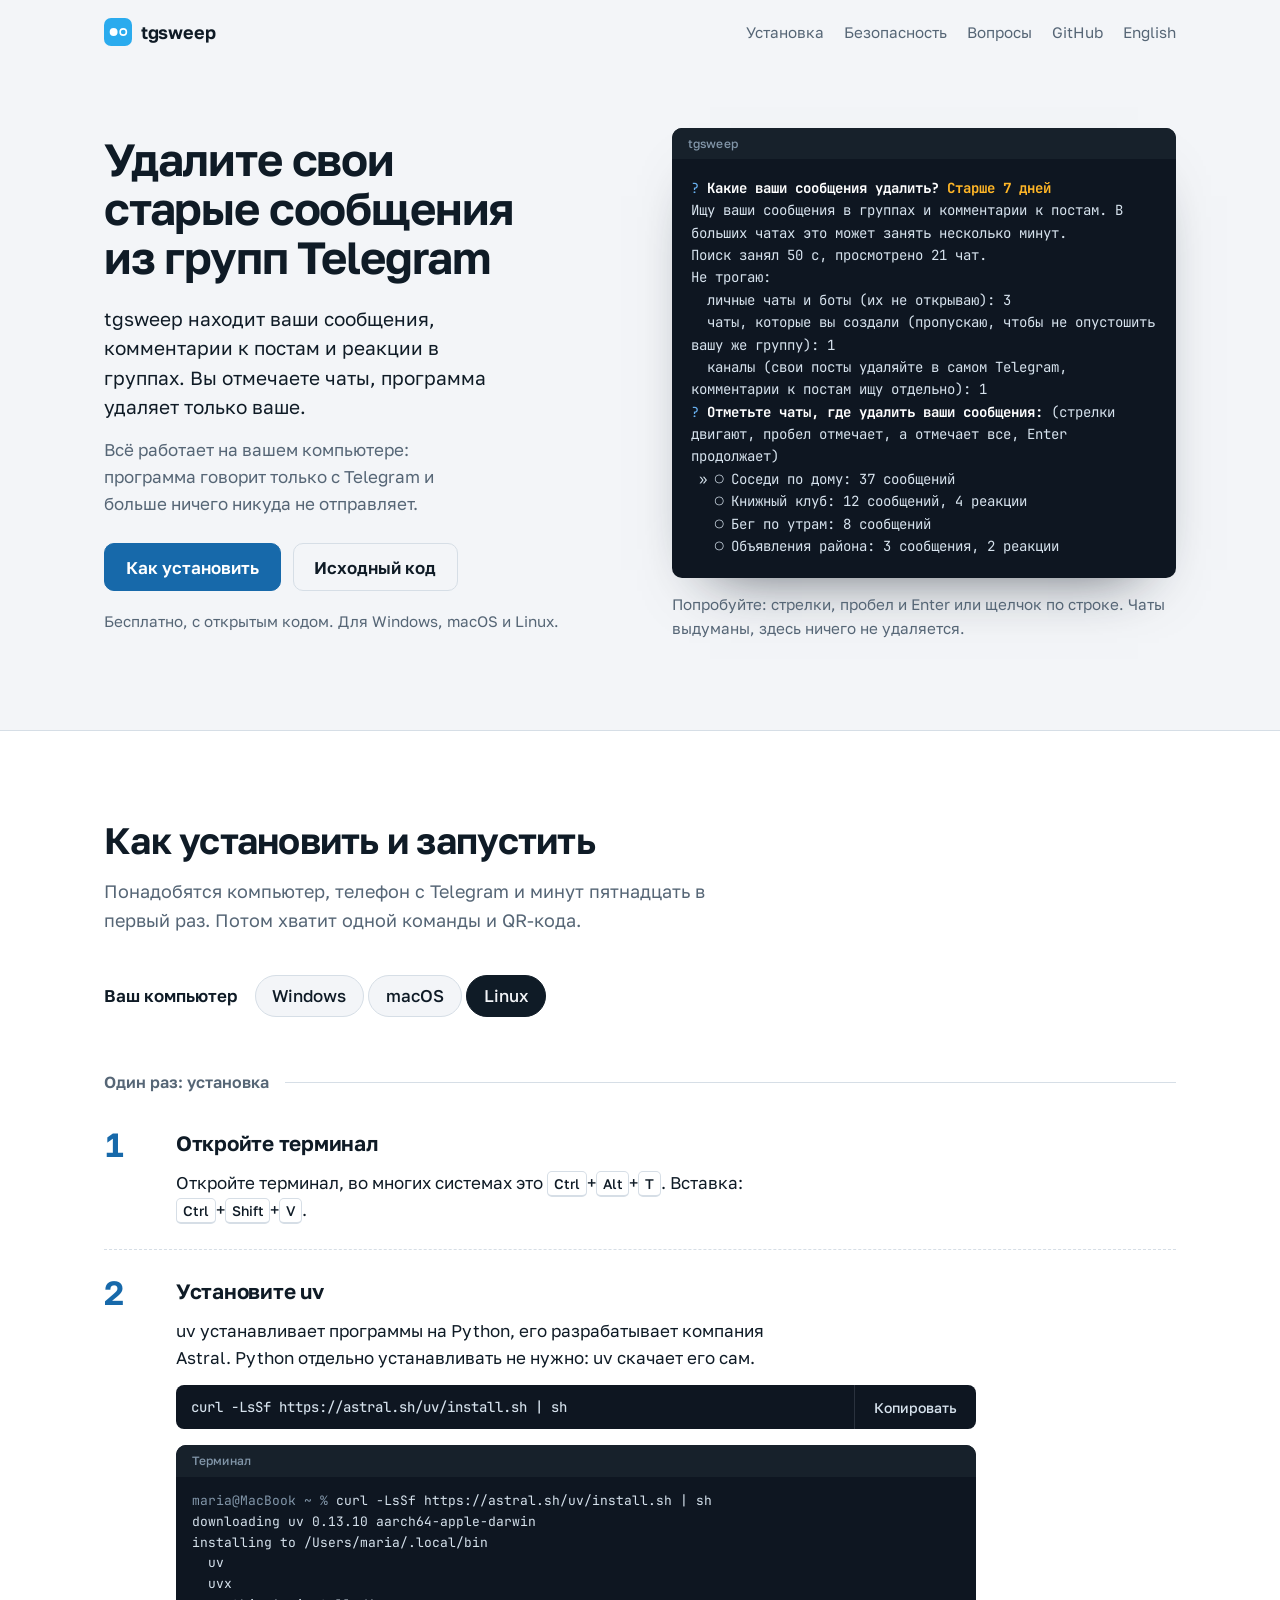
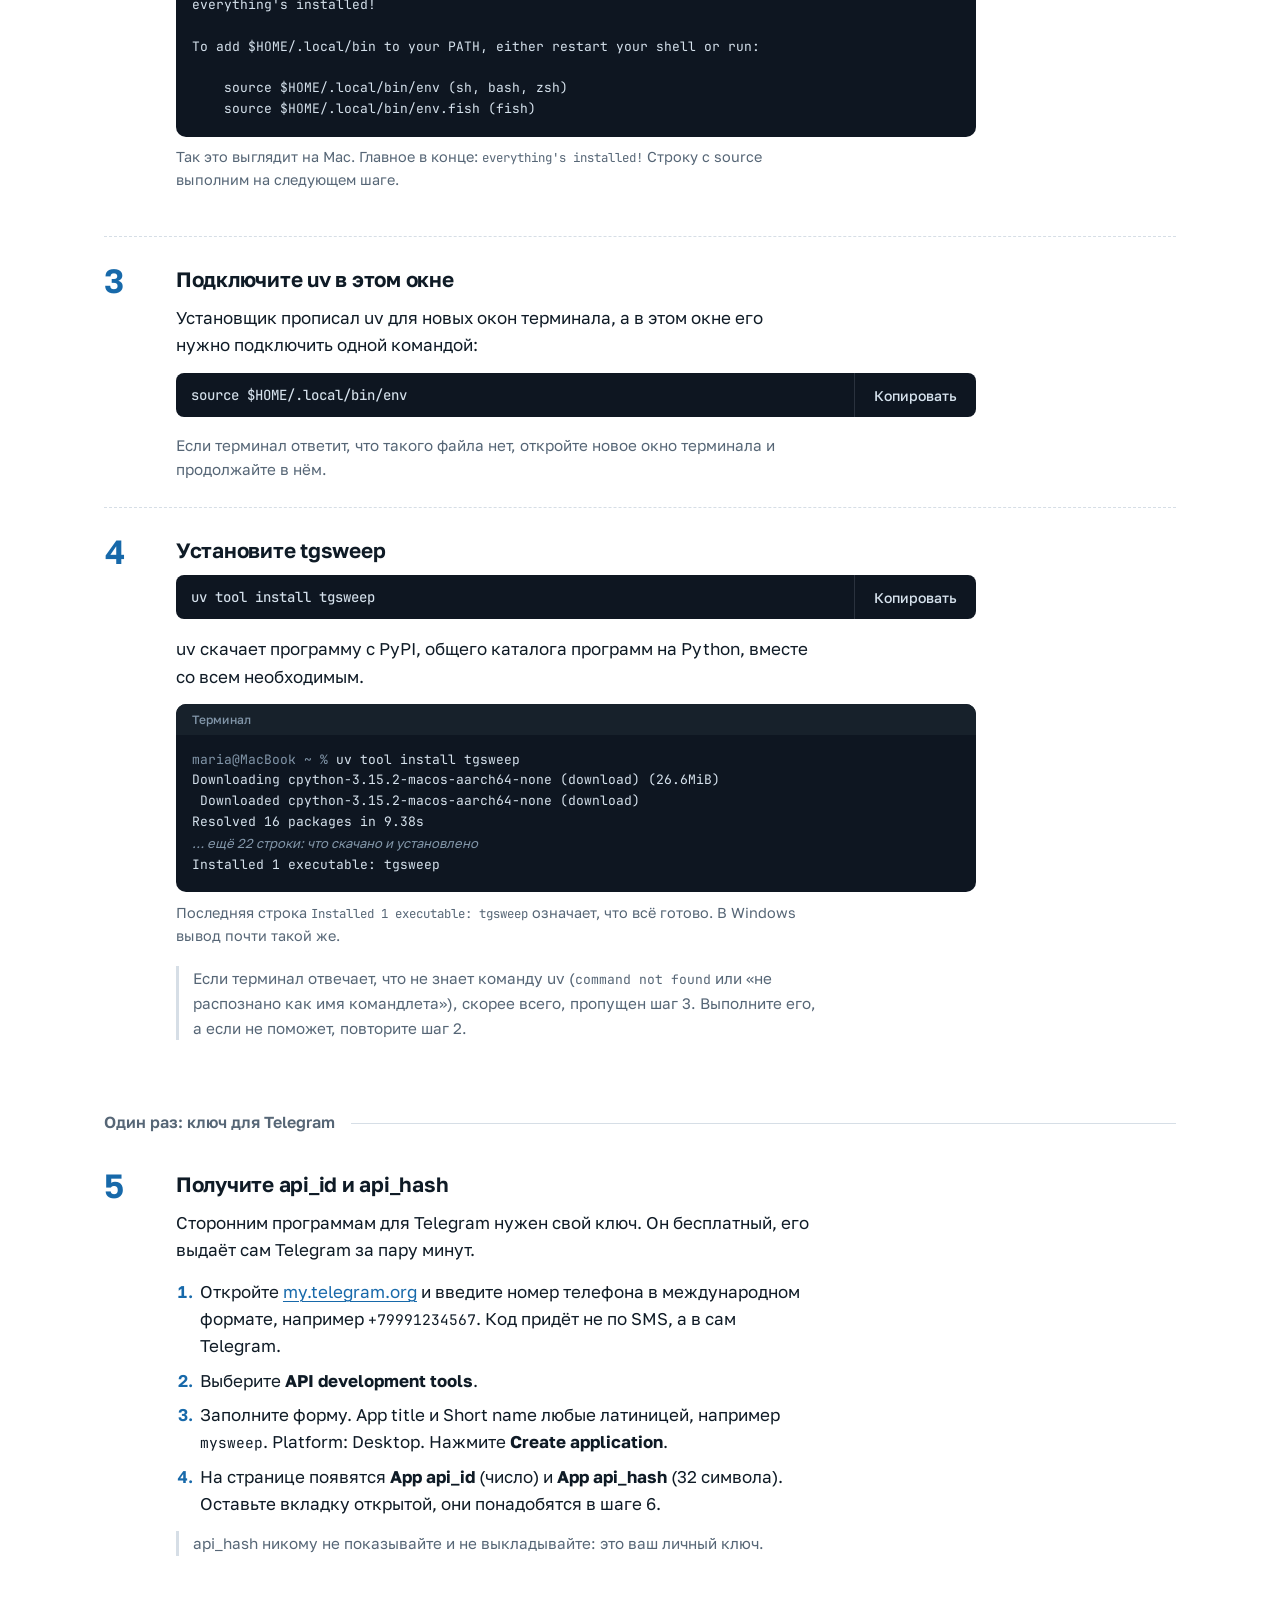
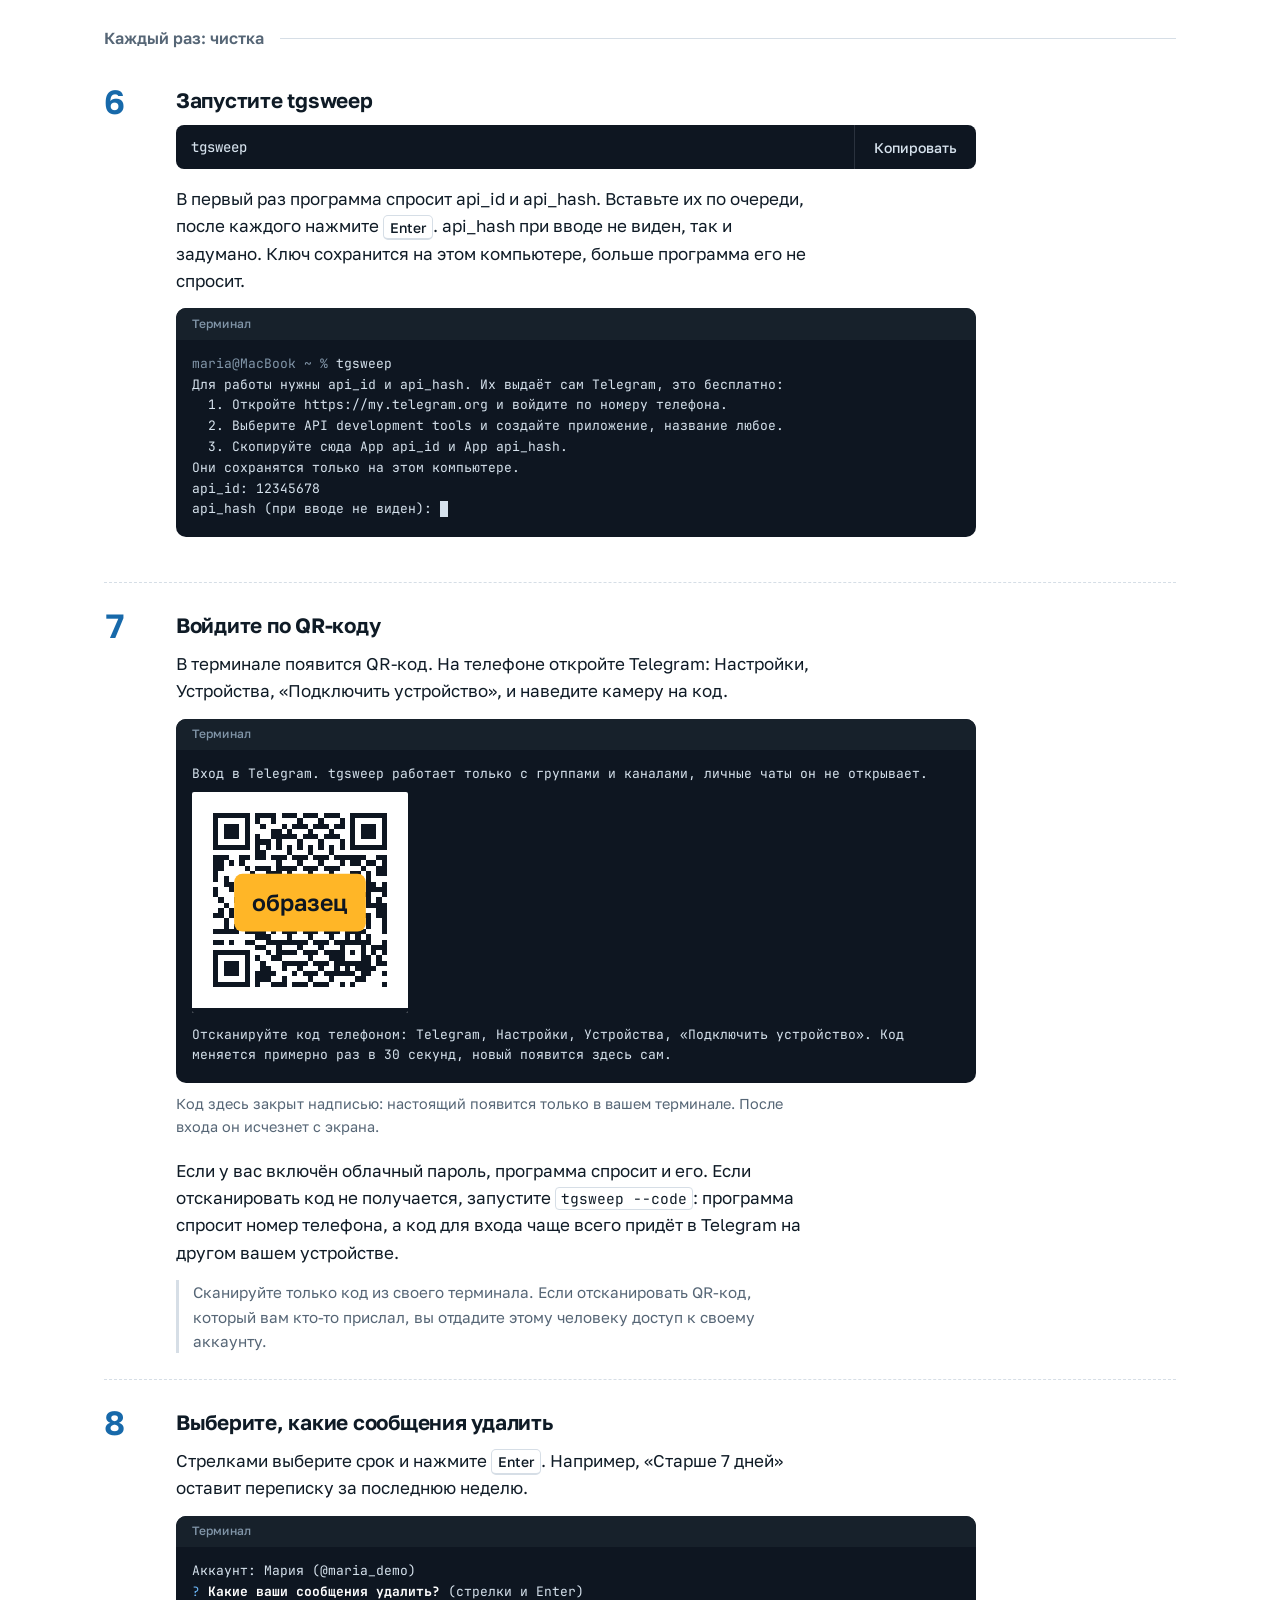
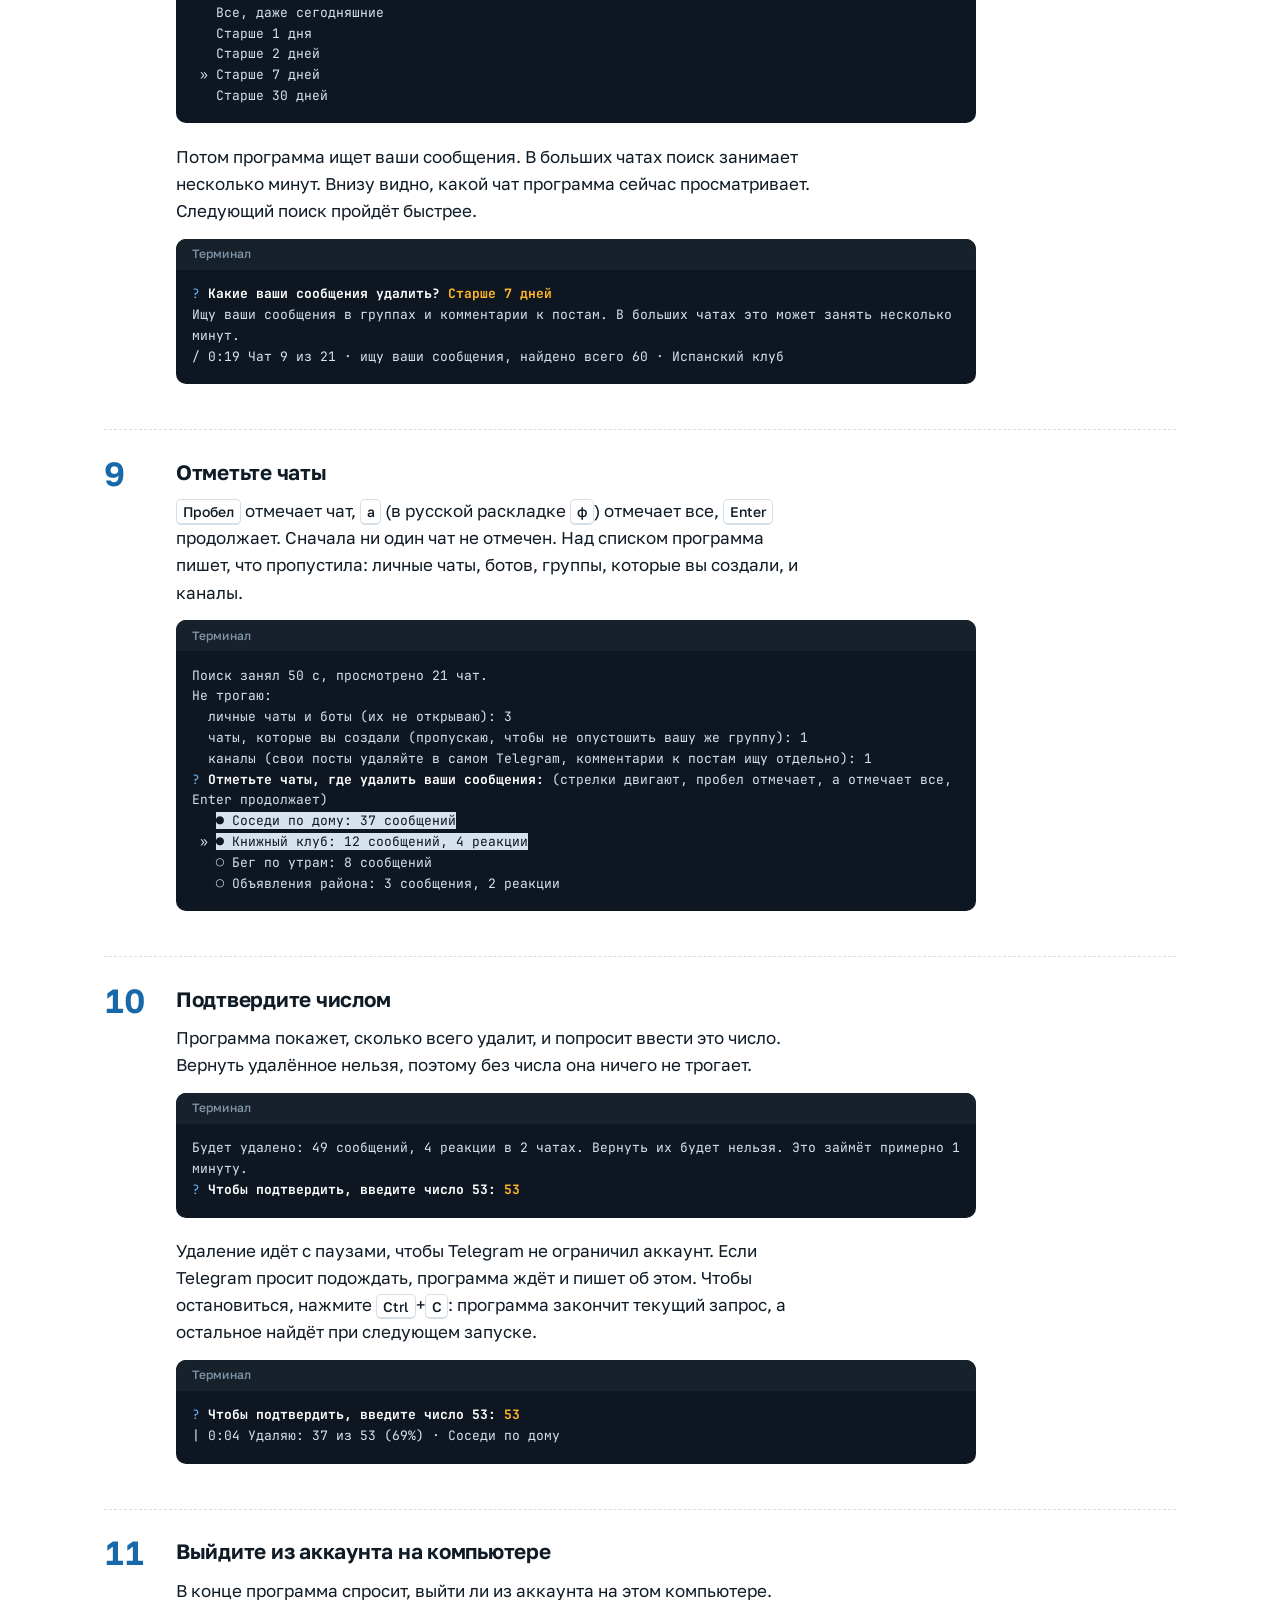
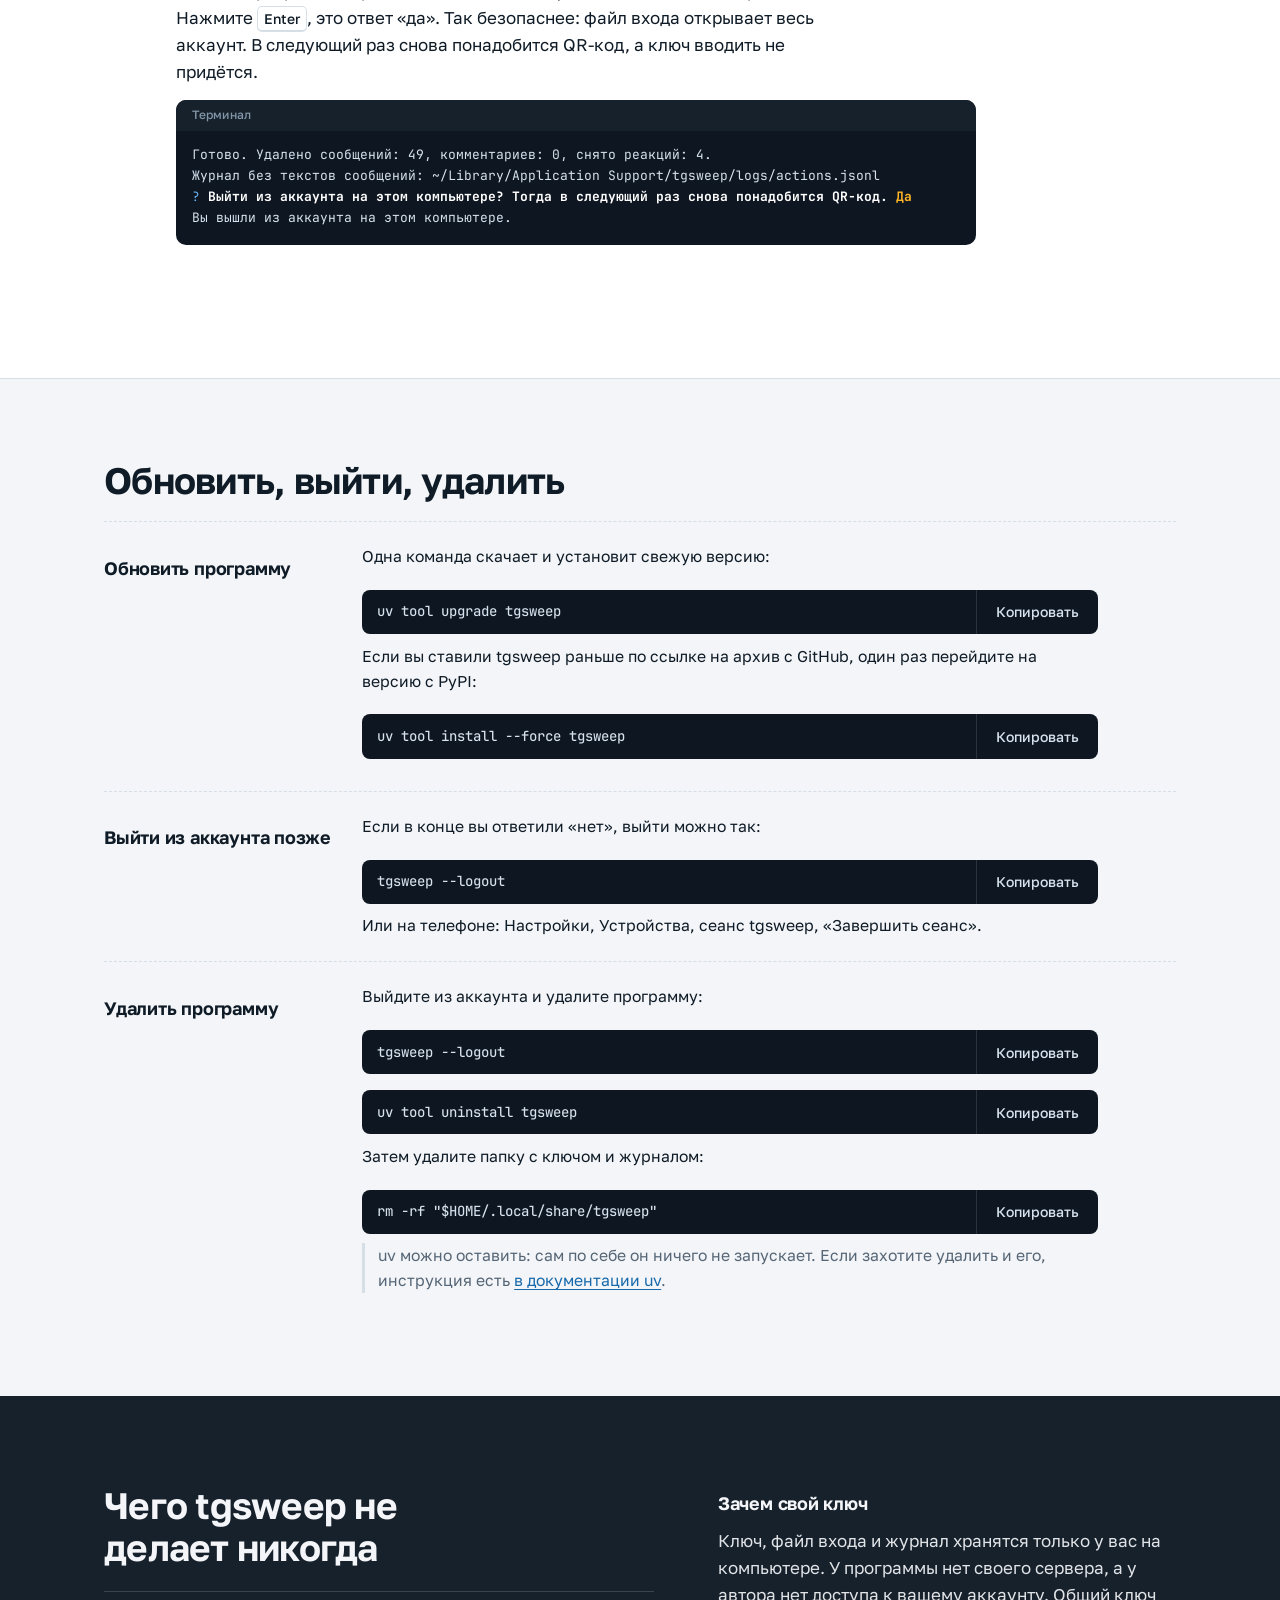
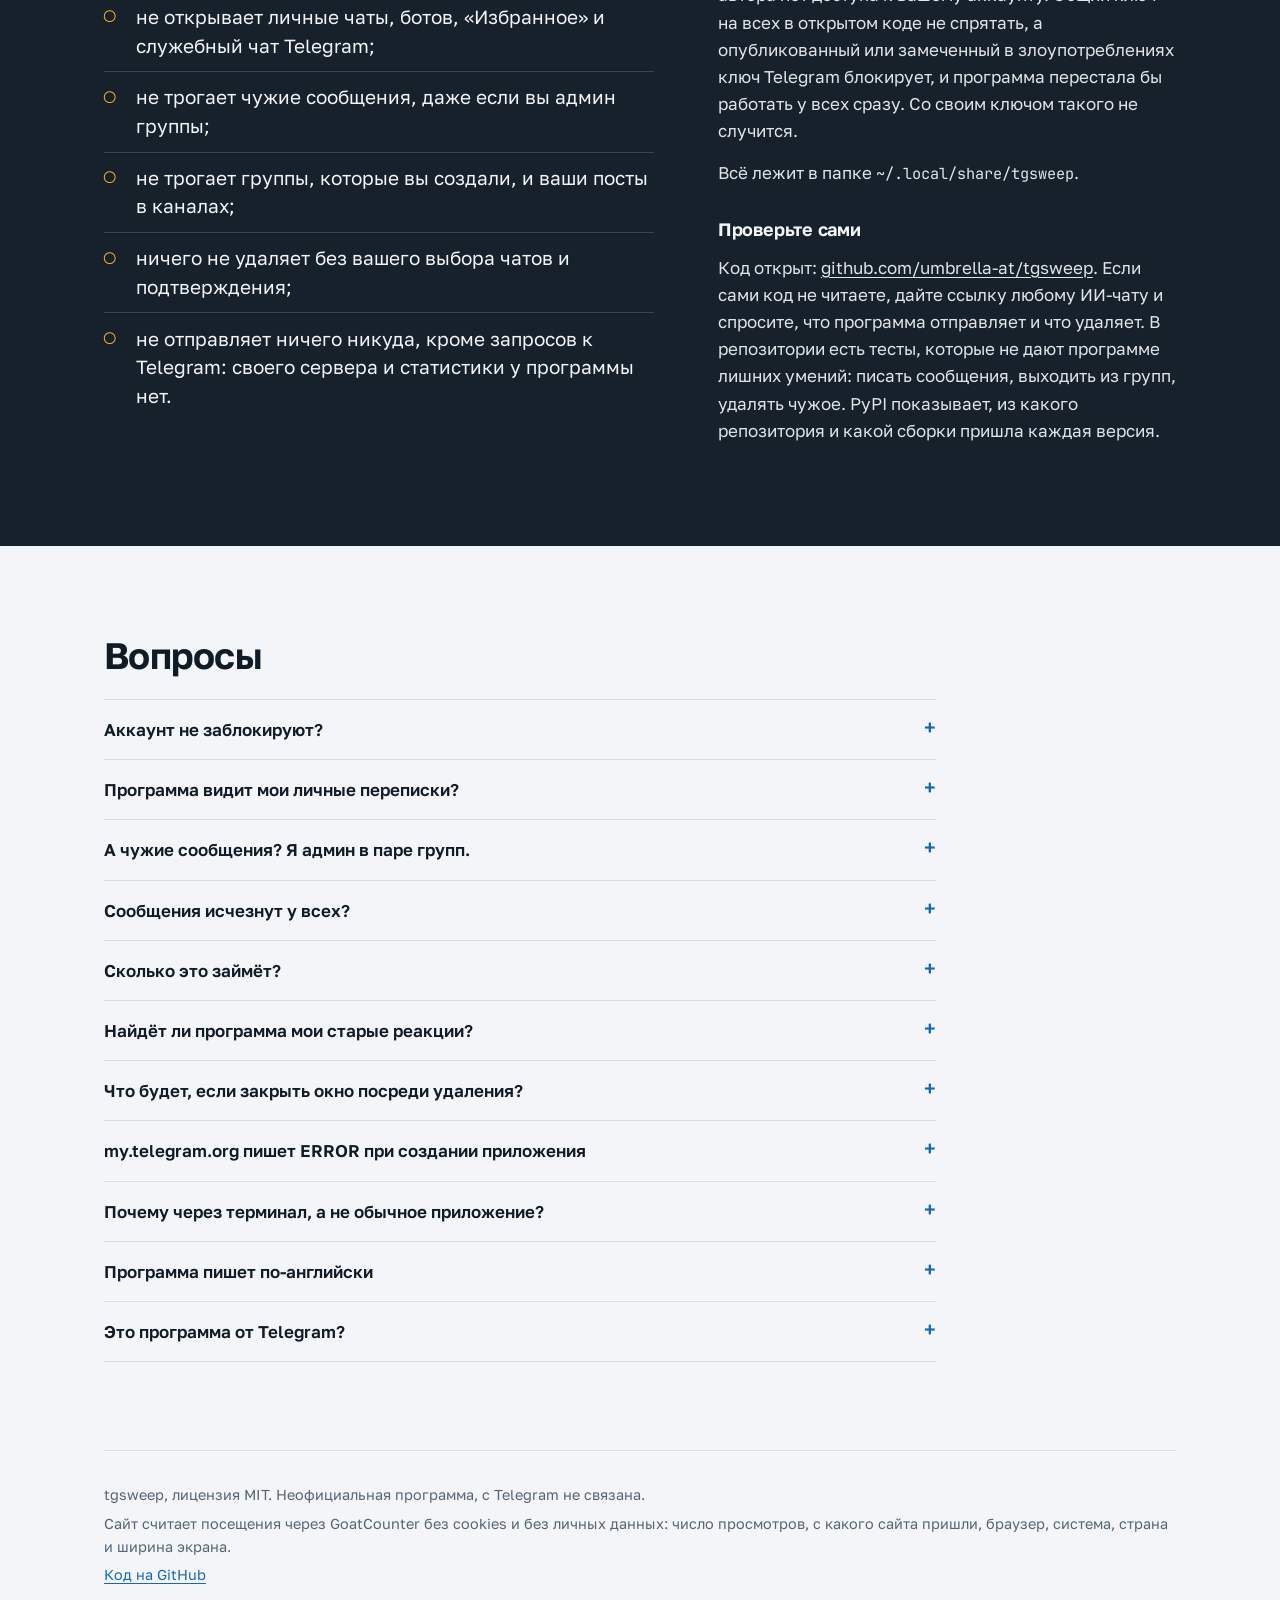
==== commit 2d6761dc: "Выпуск 0.3.1: пути через ~, демо из домашней папки, похожие программы Пути к файлам программы на mac" ====
--- a/site/index.html
+++ b/site/index.html
@@ -5,6 +5,7 @@
 <meta name="viewport" content="width=device-width, initial-scale=1">
 <meta http-equiv="Content-Security-Policy" content="default-src 'self'; script-src 'self' https://gc.zgo.at; connect-src 'self' https://*.goatcounter.com; img-src 'self' data: https://*.goatcounter.com; style-src 'self'; font-src 'self'; object-src 'none'; base-uri 'none'; form-action 'none'">
 <meta name="referrer" content="strict-origin-when-cross-origin">
+<script src="/lang.js"></script>
 <title>tgsweep: удалить свои сообщения из групп Telegram</title>
 <meta name="description" content="Бесплатная программа с открытым кодом. Находит ваши сообщения, комментарии и реакции в группах Telegram и удаляет их в чатах, которые вы отметите. Всё работает на вашем компьютере.">
 <meta name="color-scheme" content="light dark">
@@ -314,7 +315,7 @@
           <p>В конце программа спросит, выйти ли из аккаунта на этом компьютере. Нажмите <kbd>Enter</kbd>, это ответ «да». Так безопаснее: файл входа открывает весь аккаунт. В следующий раз снова понадобится QR-код, а ключ вводить не придётся.</p>
           <figure class="shot">
             <div class="term"><div class="term-bar" aria-hidden="true">Терминал</div><pre class="term-body">Готово. Удалено сообщений: 49, комментариев: 0, снято реакций: 4.
-Журнал без текстов сообщений: /Users/maria/Library/Application Support/tgsweep/logs/actions.jsonl
+Журнал без текстов сообщений: ~/Library/Application Support/tgsweep/logs/actions.jsonl
 <span class="q">?</span><span class="b"> Выйти из аккаунта на этом компьютере? Тогда в следующий раз снова понадобится QR-код. </span><span class="ans">Да</span>
 Вы вышли из аккаунта на этом компьютере.</pre></div>
           </figure>
